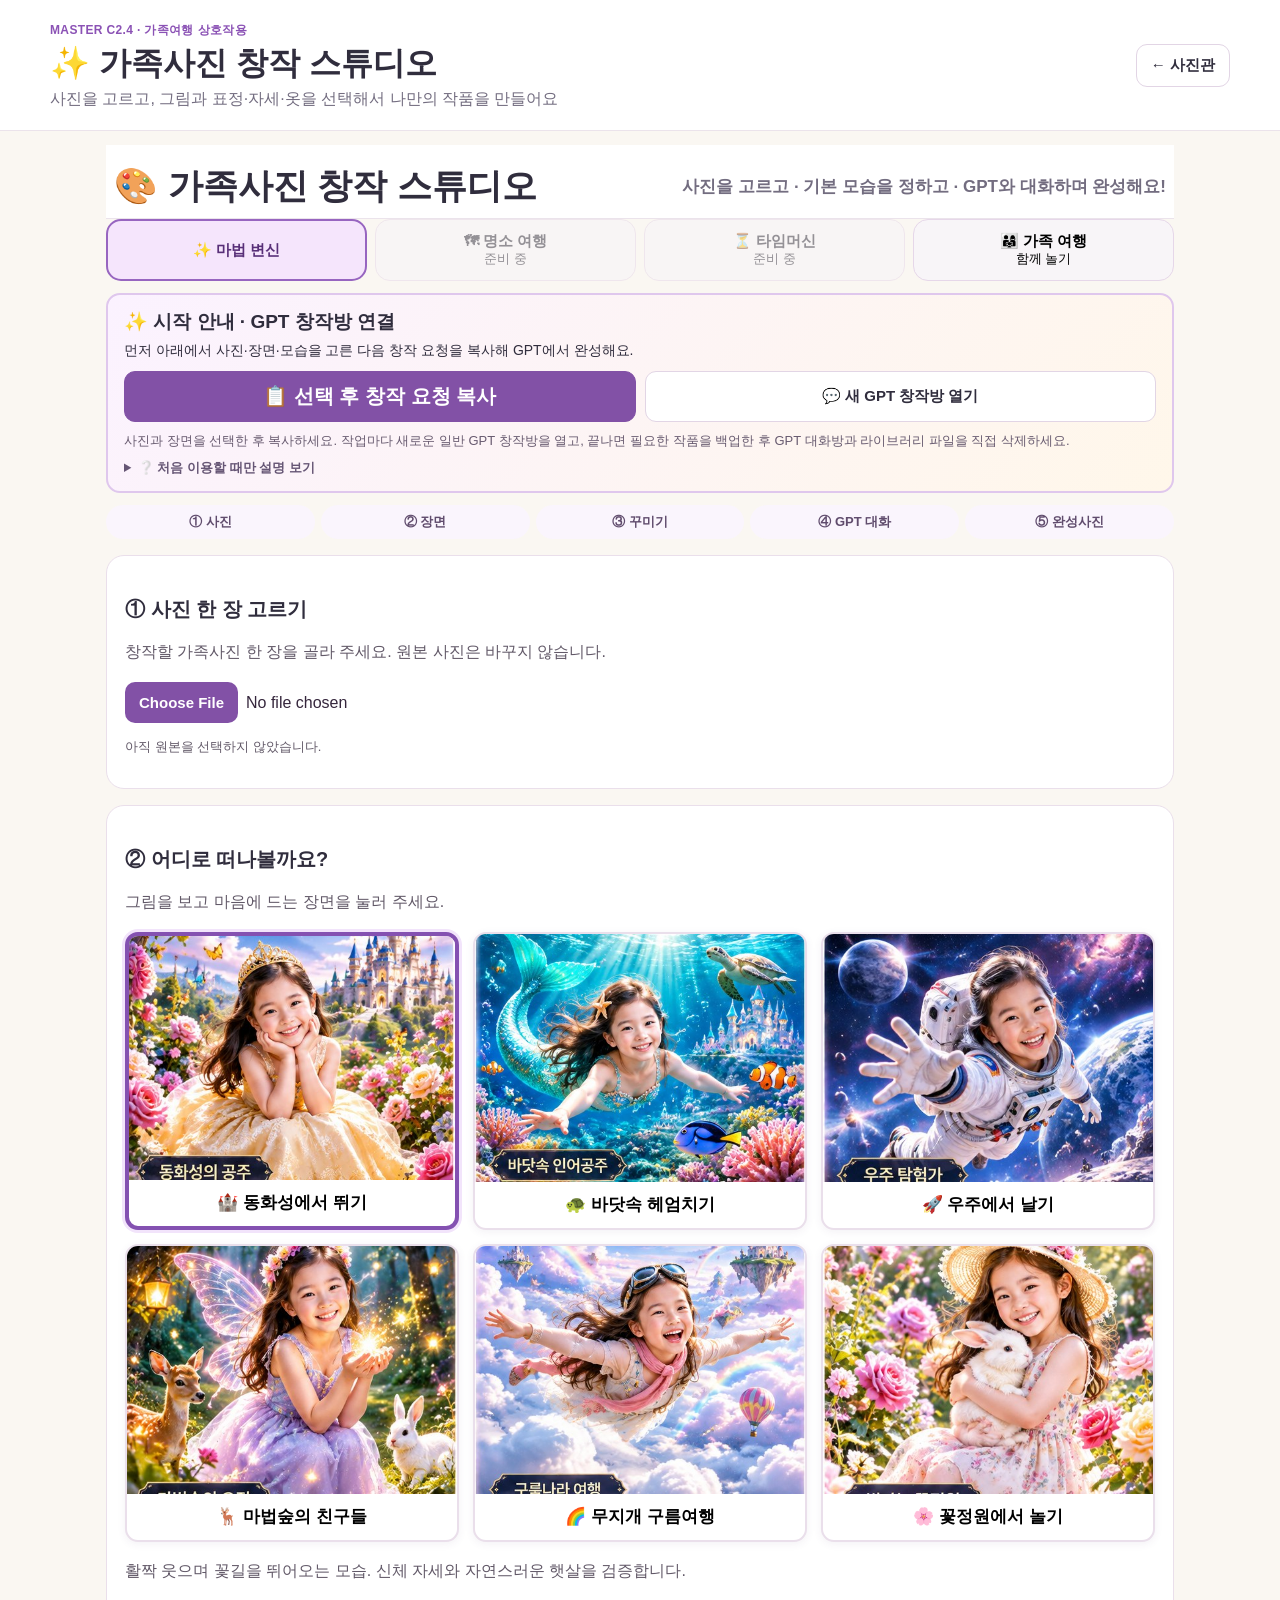
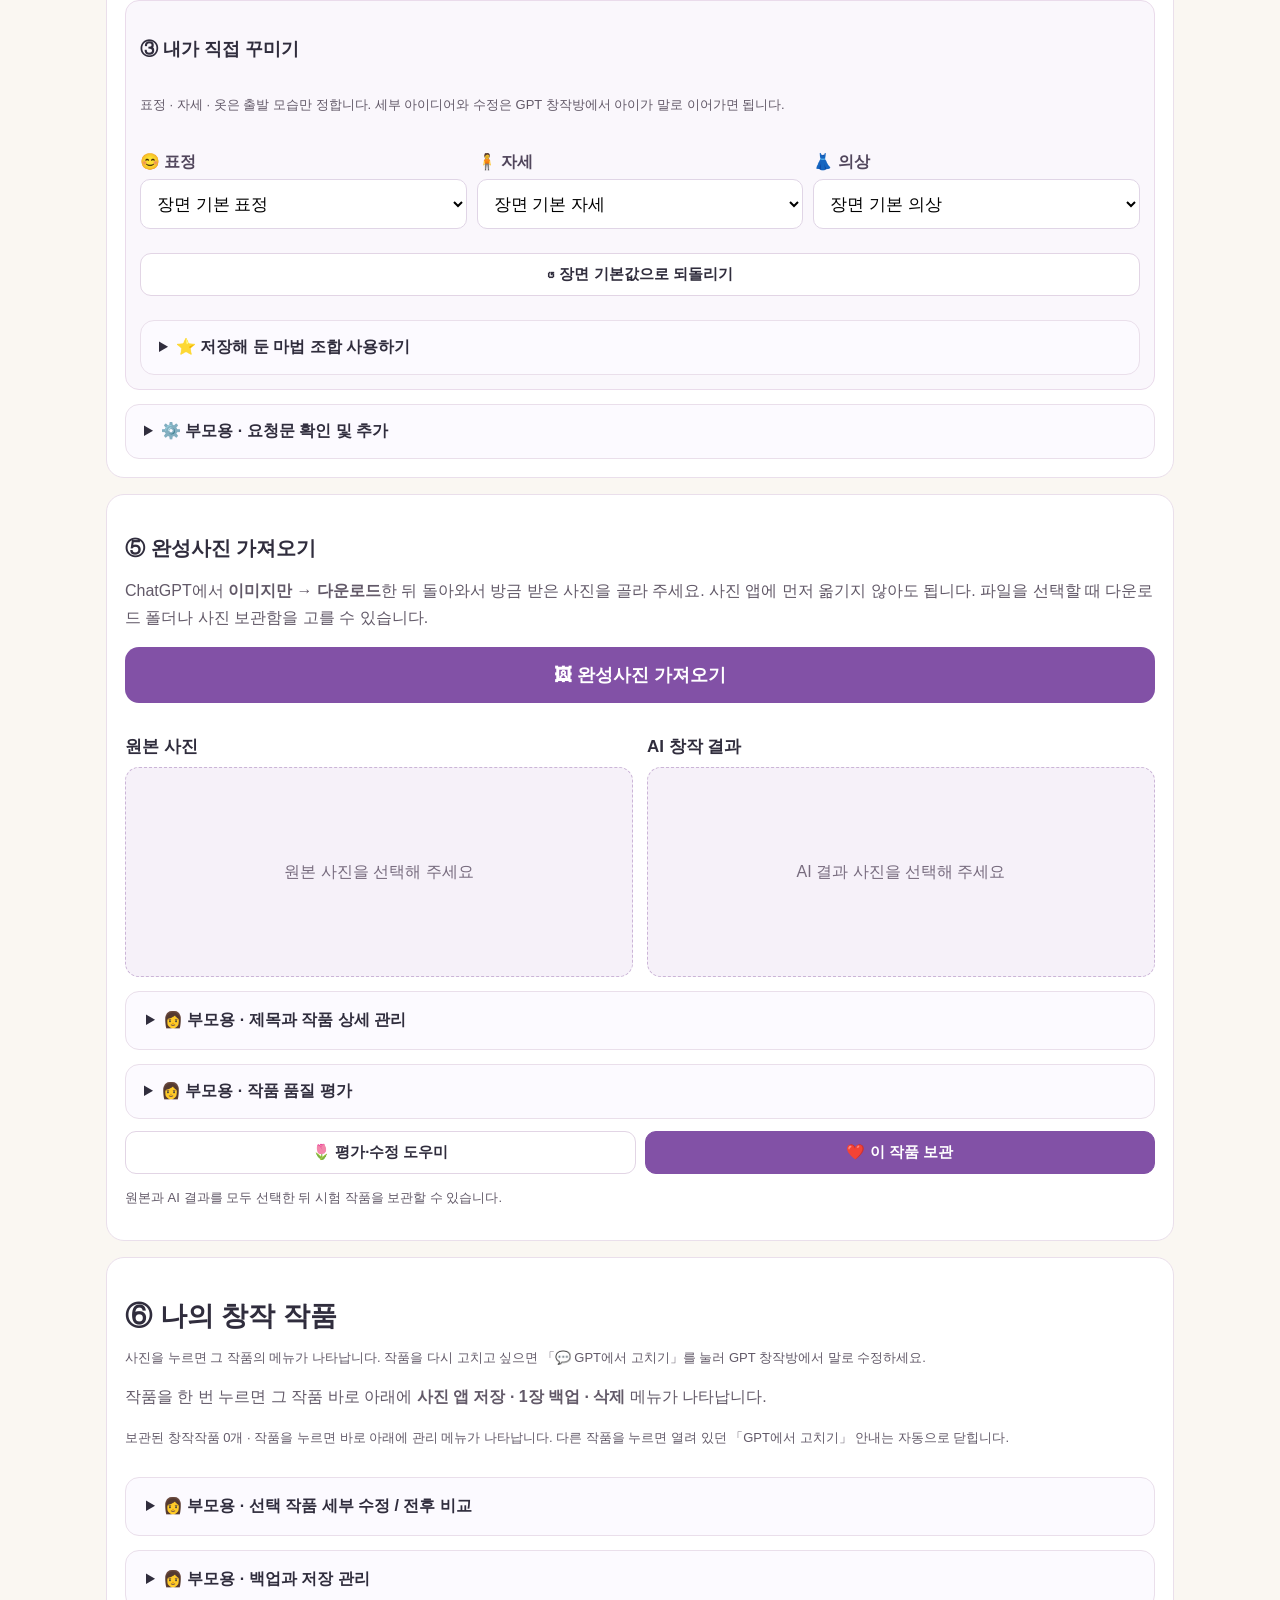
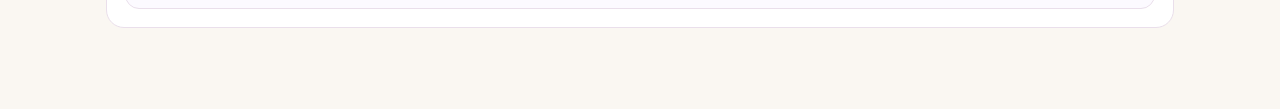
==== ai-lab.html @ e069f0de "Add files via upload" ====
<!doctype html><html lang="ko"><head><meta charset="utf-8"><meta name="viewport" content="width=device-width,initial-scale=1,viewport-fit=cover"><meta name="theme-color" content="#faf5ee"><title>가족사진 창작 스튜디오 C2.4</title><link rel="stylesheet" href="style.css?v=C1_4_8"><style>
.lab{max-width:1100px;margin:auto;padding:14px 16px 65px}.lab h2{margin-top:22px}.lab-card{background:#fff;border:1px solid #eadfeb;border-radius:18px;padding:18px;margin:16px 0}.lab-card p{line-height:1.65;color:#625968}.lab-grid{display:grid;grid-template-columns:repeat(2,minmax(0,1fr));gap:14px}.photo-box{background:#f6f1f9;border:1px dashed #cbb5d7;border-radius:14px;min-height:210px;display:flex;flex-direction:column;align-items:center;justify-content:center;overflow:hidden;text-align:center}.photo-box img{display:block;width:100%;max-height:420px;object-fit:contain}.photo-box span{padding:12px;color:#776b7e}.lab-select{width:100%;font-size:17px;border:1px solid #e0d5e6;border-radius:10px;padding:12px;background:#fff}.creative-grid{display:grid;grid-template-columns:repeat(3,minmax(0,1fr));gap:10px}.creative-grid label{min-width:0}.scene-buttons{display:grid;grid-template-columns:repeat(3,minmax(0,1fr));gap:8px}.scene-buttons button{font-size:15px;cursor:pointer;min-height:66px;border:1px solid #e0d1eb;background:#fbf6ff;border-radius:13px;font-weight:700}.scene-buttons button.active{border:3px solid #8451b1;background:#f3e2ff}.prompt{width:100%;min-height:220px;line-height:1.65;border:1px solid #e3d6eb;border-radius:12px;padding:12px;font-size:14px;background:#fcfaff}.lab-actions{display:flex;gap:9px;flex-wrap:wrap;margin-top:12px}.lab-actions .button{flex:1}.score{display:grid;grid-template-columns:1fr 1fr;gap:10px}.score label{margin:5px 0}.score select{margin-top:6px}.status{font-size:13px;color:#685b70;line-height:1.65}.warning{border-left:4px solid #b183bd;background:#fbf5ff;padding:12px;border-radius:8px;line-height:1.6}.works{display:grid;grid-template-columns:repeat(3,minmax(0,1fr));gap:10px}.works button{background:#fff;border:1px solid #e9dce9;border-radius:12px;padding:6px;text-align:left;cursor:pointer;min-width:0}.works img{width:100%;aspect-ratio:1;object-fit:cover;border-radius:8px}.works small{display:block;line-height:1.5;padding:6px}.works button.selected{border:3px solid #8957ad}.lab-meta{display:grid;gap:10px;background:#faf7fc;padding:14px;border:1px solid #eadbeb;border-radius:14px}.lab-meta label{font-weight:700;display:grid;gap:6px}.lab-meta input{box-sizing:border-box}.secondary{color:#695d76}.hidden{display:none!important}@media(max-width:680px){.lab-grid{grid-template-columns:1fr}.scene-buttons{grid-template-columns:1fr}.creative-grid{grid-template-columns:1fr}.works{grid-template-columns:repeat(2,minmax(0,1fr))}}

.scene-buttons{grid-template-columns:repeat(3,minmax(0,1fr));gap:14px}.scene-buttons button{padding:0;overflow:hidden;min-height:0;background:#fff;border:2px solid #eadfeb;box-shadow:0 2px 8px rgba(92,57,113,.07);text-align:left}.scene-buttons button img{display:block;width:100%;aspect-ratio:4/3;object-fit:cover}.scene-buttons button .scene-label{display:block;padding:11px 10px 12px;font-size:17px;text-align:center}.scene-buttons button.active{border:4px solid #8451b1;background:#fff;box-shadow:0 0 0 3px #f2e4fb}.kid-step{font-size:20px}.make-panel{background:linear-gradient(135deg,#fbf2ff,#fff7ea);border:2px solid #dfc7ed;border-radius:18px;padding:16px;margin-top:16px;text-align:center}.make-panel .strong{font-size:20px;min-height:58px}.simple-guide{font-size:15px!important;margin:8px 0 0!important}.advanced{margin-top:14px;border:1px solid #eadfeb;border-radius:14px;background:#fcfaff;padding:10px 12px}.advanced summary{cursor:pointer;font-weight:800;font-size:16px;padding:6px}.choice-heading{margin:0 0 10px;font-size:18px}.creative-grid label{font-size:16px}.lab-select{min-height:50px}.result-pick{font-size:18px;padding:14px;width:100%;border:2px dashed #c9acd8;border-radius:14px;background:#fff}.primary-flow{display:grid;grid-template-columns:repeat(5,1fr);gap:6px;margin:12px 0}.primary-flow span{font-size:13px;text-align:center;background:#faf5fd;border-radius:999px;padding:8px 5px;color:#604c6d;font-weight:700}@media(max-width:680px){.scene-buttons{grid-template-columns:repeat(2,minmax(0,1fr));gap:10px}.scene-buttons button .scene-label{font-size:15px}.creative-grid{grid-template-columns:1fr}.primary-flow{grid-template-columns:1fr}.primary-flow span{display:none}}

.kid-help{display:grid;grid-template-columns:repeat(3,minmax(0,1fr));gap:9px;margin-top:14px}.kid-help div{background:#fff;border:2px solid #ead9f3;border-radius:15px;padding:12px 8px;font-weight:800;font-size:16px;line-height:1.45}.kid-help b{display:block;font-size:24px;margin-bottom:4px}.return-helper{position:fixed;right:14px;bottom:12px;z-index:9999;display:flex;align-items:center;gap:6px;background:#fff;border:2px solid #8d5bb2;border-radius:16px;padding:6px;box-shadow:0 5px 18px rgba(60,30,80,.20);max-width:330px}.return-helper .return-import{font-size:15px;min-height:40px;padding:8px 12px;white-space:nowrap}.return-helper .return-close{width:34px;min-width:34px;height:34px;border:0;background:#f5eef9;border-radius:50%;font-size:18px;cursor:pointer;color:#6b4c7c}.danger{border-color:#d66!important;color:#9a2222!important;background:#fff8f8!important}.selected-tools{margin-top:10px}.kid-note{font-size:14px!important;background:#fff;padding:10px 12px;border-radius:12px;border:1px solid #eadfeb}.hidden{display:none!important}@media(max-width:680px){.kid-help{grid-template-columns:1fr}.kid-help div{font-size:17px}.return-helper{left:12px;right:12px;bottom:8px;max-width:none;justify-content:center}.return-helper .return-import{flex:1;font-size:15px}.make-panel .strong{font-size:22px}}

.work-card{min-width:0}
.work-actions{display:grid;grid-template-columns:repeat(3,minmax(0,1fr));gap:6px;margin-top:7px}
.work-actions .button{font-size:13px;padding:8px 5px;min-height:42px}
.gpt-finish{margin-top:12px;background:#fff8df;border:2px solid #f0d27a;border-radius:15px;padding:12px;text-align:center;font-weight:800;line-height:1.55}
.parent-tools{margin-top:14px}
@media(max-width:680px){.work-actions{grid-template-columns:1fr}.work-actions .button{font-size:15px}}

.studio-hero{text-align:center;padding:18px 8px 8px}.studio-hero h1{font-size:clamp(24px,5vw,35px);margin:0}.studio-hero p{font-size:17px;font-weight:700}.studio-modes{display:grid;grid-template-columns:repeat(4,1fr);gap:8px}.studio-modes>*{border:1px solid #e6d7e9;border-radius:15px;padding:12px 6px;background:#f8f5f8;font-size:15px;text-align:center;font-weight:700}.studio-modes .on{background:#f5e5fc;color:#582f78;border:2px solid #b47cca}.studio-modes span{opacity:.5}.studio-modes small{display:block;font-weight:400}.talk-studio{background:#fff9ec;border:2px solid #f4d698;border-radius:20px;padding:18px;margin:18px 0}.talk-studio h2{margin:0 0 10px}.talk-lead{font-size:17px;font-weight:700}.talk-controls{display:flex;gap:10px;justify-content:center;margin:12px 0;flex-wrap:wrap}.talk-big{font-size:24px;font-weight:800;border:0;border-radius:18px;padding:20px 28px;background:#8a50c5;color:white;min-height:74px}.talk-big.listening{background:#b72e64;animation:blink 1.5s infinite}.talk-other{border:2px solid #e3c7e8;border-radius:14px;padding:12px;background:#fff;font-weight:700;font-size:16px}.talk-input-label{font-weight:800;display:block;margin-top:8px}.talk-input{box-sizing:border-box;width:100%;border:2px solid #e4d7ef;border-radius:14px;padding:13px;font-size:20px;line-height:1.5}.talk-summary{background:white;border:1px solid #e7d6ae;border-radius:14px;padding:15px;font-size:17px;line-height:1.7;margin:12px 0}.talk-summary p{margin:6px 0}.talk-summary ul{padding-left:25px}.talk-question{background:#f1e8ff;border:2px solid #b994df;border-radius:14px;padding:13px;font-weight:700}.talk-question button{border:1px solid #9d72be;border-radius:11px;padding:13px;margin:5px;background:white;font-size:18px}.parent-result{display:none!important}.work-actions{grid-template-columns:repeat(2,minmax(0,1fr))}.work-actions .button{font-size:14px}.modify-panel{background:#fff7e7;border:2px solid #e5c77a;border-radius:16px;padding:14px;margin-top:12px}.modify-panel textarea{width:100%;box-sizing:border-box;font-size:18px}.mod-big{font-size:17px;min-height:54px}.work-actions .button.danger{color:#8a254d}.parent-tools>summary{cursor:pointer;padding:8px}.two-tab-guide{background:#f4f0ff;border:2px solid #c9b5e8;border-radius:16px;padding:14px;margin:12px 0;text-align:left}.two-tab-guide b{color:#5b3780}.two-tab-actions{display:flex;gap:8px;flex-wrap:wrap;justify-content:center}.modify-head{display:flex;align-items:center;justify-content:space-between;gap:8px}.modify-close{border:0;background:#fff;border-radius:999px;width:38px;height:38px;font-size:24px;line-height:1;box-shadow:0 1px 4px #0002}.modify-panel.closing{display:none}@keyframes blink{50%{opacity:.7}}@media(max-width:680px){.studio-modes{grid-template-columns:repeat(2,1fr)}.work-actions{grid-template-columns:1fr}.talk-big{width:100%}.talk-other{width:100%}}

/* C2.2 compact: keep existing controls but eliminate excessive instructional space. */
.compact-gpt{padding:14px 16px;margin-top:12px;text-align:left;border-radius:14px}
.compact-gpt .choice-heading{font-size:19px;margin:0 0 5px}
.compact-hint{font-size:14px!important;margin:4px 0 10px!important;line-height:1.5!important}
.compact-actions{display:flex;gap:9px;flex-wrap:wrap}
.compact-actions>.button{flex:1 1 190px;min-height:48px;margin:0}
.compact-gpt #twoTabStatus{margin:8px 0 0!important;font-size:13px!important}
.compact-help{border:0;margin-top:8px;font-size:13px}
.compact-help summary{cursor:pointer;color:#665675;font-weight:700}
.compact-help p{font-size:13px!important;line-height:1.6!important;margin:8px 0!important}
/* Only one visible result-import control: the full-width button in step ⑤. */
#returnHelper{display:none!important}
@media(max-width:680px){.compact-actions>.button{flex-basis:100%}.compact-gpt{padding:12px}}

/* C2.3: optional post-result conversation guide, isolated from stored works. */
.review-panel{margin:16px 0;padding:16px;border:2px solid #ddc6ed;border-radius:18px;background:#fcf8ff}
.review-panel[hidden],.review-branch[hidden]{display:none!important}
.review-head{display:flex;align-items:center;justify-content:space-between;gap:10px}
.review-head h3{margin:0;font-size:21px}
.review-options{display:grid;grid-template-columns:repeat(3,minmax(0,1fr));gap:9px;margin-top:12px}
.review-options button,.review-chip{font-size:16px;padding:12px 8px;min-height:54px;border:2px solid #d9c4e6;background:white;border-radius:13px;cursor:pointer;font-weight:750}
.review-options button[aria-pressed="true"],.review-chip[aria-pressed="true"]{background:#f0e2fa;border-color:#8251b1}
.review-chip-row{display:flex;gap:6px;flex-wrap:wrap;margin:10px 0}
.review-chip{font-size:14px;min-height:39px;padding:7px 12px}
.review-panel textarea{width:100%;box-sizing:border-box;min-height:105px;padding:12px;border:2px solid #e1d2e9;border-radius:12px;font-size:18px;line-height:1.55;background:white}
.review-panel textarea.review-summary{min-height:125px;background:#fff;border:1px solid #e3d4eb;padding:12px;border-radius:12px;white-space:pre-wrap;line-height:1.65;overflow-wrap:anywhere}
.review-actions{display:flex;flex-wrap:wrap;gap:8px;margin-top:12px}.review-actions .button{flex:1;min-width:160px}
.review-panel p{line-height:1.6}.review-panel .review-small{font-size:14px;color:#62566b}
@media(max-width:680px){.review-options{grid-template-columns:1fr}.review-actions{flex-direction:column}.review-actions .button{width:100%}}

/* C2.4 family mode — additive styling, no storage migration */
.studio-modes button{cursor:pointer}.studio-modes .on{border:2px solid #9765c0;background:#f5e5fc;color:#582f78}
.family-picker{display:block;padding:15px;background:#f5e5fc;border:2px dashed #a775c2;border-radius:14px;font-weight:800;text-align:center;cursor:pointer}
.family-photo{margin:12px 0;background:#f8f5f9;border-radius:14px;min-height:80px;display:flex;align-items:center;justify-content:center;max-width:450px;overflow:hidden}.family-photo img{width:100%;max-height:260px;object-fit:contain}
.family-choices{display:grid;grid-template-columns:repeat(2,minmax(0,1fr));gap:12px}.family-choices label{display:grid;gap:7px;font-weight:700}
.family-summary{background:#faf5ff;border:1px solid #dbc7e9;border-radius:14px;padding:12px;line-height:1.7;margin-top:12px;white-space:pre-wrap}
@media(max-width:680px){.family-choices{grid-template-columns:1fr}}
</style></head><body><header><div><span class="eyebrow">MASTER C2.4 · 가족여행 상호작용</span><h1>✨ 가족사진 창작 스튜디오</h1><p>사진을 고르고, 그림과 표정·자세·옷을 선택해서 나만의 작품을 만들어요</p></div><a class="button" href="index.html">← 사진관</a></header>
<div class="lab"><header class="studio-hero"><h1>🎨 가족사진 창작 스튜디오</h1><p>사진을 고르고 · 기본 모습을 정하고 · GPT와 대화하며 완성해요!</p></header><div class="studio-modes"><button id="modeMagic" type="button" class="studio-mode on" aria-pressed="true">✨ 마법 변신</button><span>🗺 명소 여행 <small>준비 중</small></span><span>⏳ 타임머신 <small>준비 중</small></span><button id="modeFamily" type="button" class="studio-mode" aria-pressed="false">👨‍👩‍👧 가족 여행 <small>함께 놀기</small></button></div><div class="make-panel compact-gpt">
<h2 class="choice-heading">✨ 시작 안내 · GPT 창작방 연결</h2>
<p class="compact-hint">먼저 아래에서 사진·장면·모습을 고른 다음 창작 요청을 복사해 GPT에서 완성해요.</p>
<div class="compact-actions"><button class="button strong" id="createInChatGPT" type="button">📋 선택 후 창작 요청 복사</button><button class="button" id="openChatOnce" type="button">💬 새 GPT 창작방 열기</button></div>
<p class="simple-guide status" id="twoTabStatus">사진과 장면을 선택한 후 복사하세요. 작업마다 새로운 일반 GPT 창작방을 열고, 끝나면 필요한 작품을 백업한 후 GPT 대화방과 라이브러리 파일을 직접 삭제하세요.</p>
<details class="compact-help"><summary>❔ 처음 이용할 때만 설명 보기</summary><p>① 아래에서 원본·장면·모습 선택 → ② 요청 복사와 GPT 탭 이동 → ③ 대화로 완성한 사진을 다운로드 → ④ 아래의 완성사진 가져오기</p><p>이 앱은 사진을 GPT에 자동 첨부하거나 결과를 자동으로 받지는 않습니다.</p></details>
</div><div class="primary-flow"><span>① 사진</span><span>② 장면</span><span>③ 꾸미기</span><span>④ GPT 대화</span><span>⑤ 완성사진</span></div><div class="lab-card"><h2 class="kid-step" id="sourceHeading">① 사진 한 장 고르기</h2><p id="sourceHelp">창작할 가족사진 한 장을 골라 주세요. 원본 사진은 바꾸지 않습니다.</p><input id="originalFile" type="file" accept="image/*,.heic,.heif" class="photo-picker"><p id="sourceStatus" class="status">아직 원본을 선택하지 않았습니다.</p></div>

<section class="lab-card hidden" id="familyPanel" aria-label="가족여행 상호작용 선택">
 <h2 class="kid-step">② 아이 사진과 함께할 모습 고르기</h2>
 <p>기존 가족여행 사진을 위에서 고른 후, 추가할 아이 사진 한 장을 선택해 주세요. 두 원본은 변경하지 않습니다.</p>
 <label class="family-picker" for="familyChildFile">📷 추가할 아이 사진 고르기</label>
 <input type="file" id="familyChildFile" accept="image/*,.heic,.heif" hidden>
 <div class="family-photo" id="familyChildPreview"><span>추가할 아이 사진을 고르세요</span></div>
 <p id="familyChildStatus" class="status">아이 사진은 이 작업 중에만 참고합니다. GPT에는 두 사진을 직접 첨부해야 합니다.</p>
 <div class="family-choices">
  <label>👨‍👩‍👧 누구와 함께?<select id="familyWho" class="lab-select"><option value="엄마">엄마</option><option value="아빠">아빠</option><option value="가족 중 한 사람">가족 중 한 사람</option><option value="가족 전체">가족 전체</option></select></label>
  <label>🤝 무엇을 할까?<select id="familyAction" class="lab-select"><option value="손잡기">손잡기</option><option value="함께 걷기">함께 걷기</option><option value="서로 바라보고 웃기">서로 바라보고 웃기</option><option value="나란히 서기">나란히 서기</option><option value="안기">안기</option><option value="함께 앉기">함께 앉기</option></select></label>
  <label>📍 어디에 있을까?<select id="familyPosition" class="lab-select"><option value="사진에서 가장 자연스러운 빈 공간">자연스러운 빈 공간</option><option value="가족의 왼쪽">가족의 왼쪽</option><option value="가족의 오른쪽">가족의 오른쪽</option><option value="가족 앞쪽">가족 앞쪽</option></select></label>
  <label>👗 아이의 옷<select id="familyOutfit" class="lab-select"><option value="원본 아이 의상 유지">원본 의상</option><option value="기존 가족과 어울리는 여행복">가족과 어울리는 여행복</option><option value="편안한 캐주얼 여행복">편안한 여행복</option></select></label>
 </div>
 <label style="display:grid;gap:7px;margin-top:12px;font-weight:700">💬 아이가 더 하고 싶은 말 <textarea id="familyExtra" class="talk-input" rows="2" maxlength="400" placeholder="예: 엄마를 바라보며 활짝 웃고 싶어요."></textarea></label>
 <div class="family-summary" id="familySummary" role="status"></div>
 <p class="status">완성 작품은 기존 ⑤에서 가져와 평가하고 보관합니다. 저장되는 기준 원본은 여행사진이며 추가 아이 사진은 작품 기록에 따로 저장하지 않습니다.</p>
</section>
<div class="lab-card" id="magicScenePanel"><h2 class="kid-step">② 어디로 떠나볼까요?</h2><p>그림을 보고 마음에 드는 장면을 눌러 주세요.</p><div class="scene-buttons" id="scenes"></div><p id="sceneDesc" class="secondary"></p><div class="lab-meta" style="margin:14px 0" id="creativeControls"><h2 class="choice-heading">③ 내가 직접 꾸미기</h2><p class="status">표정 · 자세 · 옷은 출발 모습만 정합니다. 세부 아이디어와 수정은 GPT 창작방에서 아이가 말로 이어가면 됩니다.</p><div class="creative-grid"><label>😊 표정<select id="expressionChoice" class="lab-select"><option value="">장면 기본 표정</option><option value="환하게 웃는 표정">환하게 웃기</option><option value="수줍고 부드러운 미소">수줍게 웃기</option><option value="눈을 반짝이며 놀라는 표정">신기해하기</option><option value="호기심 가득한 표정">호기심 표현</option><option value="차분하고 자연스러운 미소">차분하게 미소</option></select></label><label>🧍 자세<select id="poseChoice" class="lab-select"><option value="">장면 기본 자세</option><option value="편안히 앉아 양손이 자연스럽게 보이는 자세">앉기</option><option value="똑바로 서서 양팔을 자연스럽게 내린 자세">서 있기</option><option value="두 팔을 자연스럽게 움직이며 달리는 자세">달리기</option><option value="한 손으로 인사하고 다른 손은 자연스럽게 내린 자세">손 흔들기</option><option value="꽃을 한 손에 들고 다른 손은 무릎에 둔 자세">꽃 들기</option></select></label><label>👗 의상<select id="clothesChoice" class="lab-select"><option value="">장면 기본 의상</option><option value="원본 사진의 옷을 최대한 유지">원본 의상 유지</option><option value="자연스러운 꽃무늬 원피스">꽃무늬 원피스</option><option value="동화풍 파스텔 의상">동화풍 의상</option><option value="편안한 여행복">여행복</option><option value="얼굴이 드러나는 사실적인 우주복">우주복</option></select></label></div><button id="resetChoices" type="button" class="button">↺ 장면 기본값으로 되돌리기</button><details class="advanced"><summary>⭐ 저장해 둔 마법 조합 사용하기</summary><div class="lab-meta" style="margin-top:8px;background:#fff"><h3 style="margin:0">나만의 마법 조합</h3><p class="status">선택한 장면·표정·자세·의상을 이름 붙여 저장하고 다시 불러올 수 있습니다. 기존 작품 사진은 바뀌지 않습니다.</p><label>조합 이름<input id="presetName" class="lab-select" maxlength="40" placeholder="예: 꽃밭의 공주님"></label><label>저장한 조합<select id="presetList" class="lab-select"><option value="">저장한 조합 선택</option></select></label><div class="lab-actions"><button id="savePreset" type="button" class="button strong">⭐ 새 조합 저장</button><button id="loadPreset" type="button" class="button">↩ 조합 불러오기</button><button id="deletePreset" type="button" class="button">조합 삭제</button></div><p id="presetStatus" class="status" role="status">저장한 조합이 아직 없습니다.</p></div></details></div><section class="talk-studio hidden" id="talkStudio" aria-hidden="true"><h2>🎤 ④ 이야기하며 꾸미기</h2><p class="talk-lead">하고 싶은 말을 자유롭게 해보세요. 말이 길어도 앱이 보기 좋게 정리해요.</p><div class="talk-controls"><button type="button" class="talk-big" id="talkStart">🎤 말하기</button><button type="button" class="talk-other" id="talkSpeak">🔊 앱 이야기 듣기</button></div><p id="talkStatus" class="status" role="status">말하기가 지원되지 않으면 아래 칸을 누르고 iPad 키보드의 🎤 받아쓰기를 사용하세요.</p><label class="talk-input-label" for="talkInput">내가 하고 싶은 말</label><textarea id="talkInput" class="talk-input" rows="2" placeholder="예: 두 갈래 머리에 공주옷을 입고 토끼랑 뛰고 싶어!"></textarea><div class="talk-controls"><button type="button" class="button strong" id="talkArrange">✨ 내 말 정리하기</button><button type="button" class="button" id="talkReset">↺ 이야기 다시 시작</button></div><div id="talkSummary" class="talk-summary" aria-live="polite"><b>나의 창작 이야기</b><p>말하거나 입력한 뒤 「내 말 정리하기」를 눌러 주세요.</p></div><div id="talkQuestion" class="talk-question hidden" aria-live="polite"></div><div class="talk-controls"><button type="button" class="button strong hidden" id="talkApprove">👍 이대로 만들기</button><button type="button" class="button hidden" id="talkRemoveLast">↩ 마지막 요청 취소</button></div><p class="status">이 기능은 기기 안에서 미리 정한 표현들을 정리합니다. 어려운 표현은 직접 확인해야 하며, GPT가 자동으로 답을 주는 기능은 아닙니다.</p></section><details class="advanced"><summary>⚙️ 부모용 · 요청문 확인 및 추가</summary><h3>앱이 만든 기본 요청문</h3><p class="status">아이의 장면·표정·자세·의상 조건입니다. 이 내용은 실수로 지워지지 않도록 보호됩니다.</p><textarea class="prompt" id="prompt" readonly aria-label="앱이 만든 기본 요청문"></textarea><label style="display:grid;gap:7px;font-weight:800;margin-top:12px">➕ 부모 추가 요청<textarea id="parentExtra" class="talk-input" rows="3" maxlength="1200" placeholder="예: 얼굴은 원본과 최대한 비슷하게 유지하고, 배경은 조금 덜 복잡하게 해주세요."></textarea></label><p class="status">필요한 내용만 추가하세요. 기본 요청문과 아이가 말한 내용 뒤에 자동으로 합쳐집니다.</p><h3>GPT에 보낼 최종 요청문</h3><textarea class="prompt" id="finalPrompt" readonly aria-label="GPT에 보낼 최종 요청문"></textarea><div class="lab-actions"><button class="button strong" id="copyPrompt">📋 최종 요청문 복사</button><button class="button" id="openChatParent" type="button">💬 GPT 창작방 열기 · 처음 1회</button></div><p class="warning">이 웹앱 자체는 사진을 자동 전송하지 않습니다. ChatGPT에서 사진을 첨부하는 순간 외부 AI 서비스에서 처리될 수 있으므로 보호자의 판단 아래 이용해 주세요.</p></details></div>
<div class="lab-card"><h2 class="kid-step">⑤ 완성사진 가져오기</h2><p>ChatGPT에서 <b>이미지만 → 다운로드</b>한 뒤 돌아와서 방금 받은 사진을 골라 주세요. 사진 앱에 먼저 옮기지 않아도 됩니다. 파일을 선택할 때 다운로드 폴더나 사진 보관함을 고를 수 있습니다.</p><label for="resultFile" class="button strong result-pick" style="display:block;text-align:center;box-sizing:border-box">🖼 완성사진 가져오기</label><input id="resultFile" type="file" accept="image/*,.heic,.heif" hidden><div class="lab-grid" style="margin-top:12px"><div><h3>원본 사진</h3><div class="photo-box" id="originalView"><span>원본 사진을 선택해 주세요</span></div></div><div><h3>AI 창작 결과</h3><div class="photo-box" id="resultView"><span>AI 결과 사진을 선택해 주세요</span></div></div></div><section id="reviewPanel" class="review-panel" hidden aria-label="아이 작품 평가와 수정 도우미">
 <div class="review-head"><h3>🌷 작품을 함께 감상해요</h3><button id="reviewHide" class="button" type="button">접어두기</button></div>
 <p>방금 만든 사진이 마음에 들어? 정답은 없어. 네 생각을 들려줘!</p>
 <div class="review-options" role="group" aria-label="작품에 대한 생각">
  <button type="button" id="reviewHappy">😍 마음에 들어요</button>
  <button type="button" id="reviewChange">✏️ 조금 고칠래요</button>
  <button type="button" id="reviewSkip">🌈 다음에 할래요</button>
 </div>
 <div id="reviewHappyBox" class="review-branch" hidden><p><b>멋지다!</b> 지금 사진 그대로 아래의 ❤️ 이 작품 보관을 눌러도 좋아.</p></div>
 <div id="reviewChangeBox" class="review-branch" hidden>
  <p><b>어떤 부분을 고치고 싶어?</b> 편하게 이야기해 줘. 말을 적기 어렵다면 키보드의 🎤 받아쓰기를 이용해도 돼.</p>
  <div class="review-chip-row" aria-label="생각을 돕는 예시"><button class="review-chip" type="button" data-review="얼굴과 표정">😊 얼굴·표정</button><button class="review-chip" type="button" data-review="손과 발">👐 손·발</button><button class="review-chip" type="button" data-review="자세와 몸 크기">🧍 자세·크기</button><button class="review-chip" type="button" data-review="옷과 머리">👗 옷·머리</button><button class="review-chip" type="button" data-review="배경과 친구들">🌊 배경·친구</button></div>
  <label for="reviewWords"><b>🎤 내 생각</b></label>
  <textarea id="reviewWords" maxlength="800" placeholder="예: 손이 너무 어른 같아. 아이 손처럼 작게 하고 거북이를 조금 더 가까이 보여줘."></textarea>
  <p class="review-small">앱은 말을 자동으로 이해하는 GPT가 아니에요. 아이의 말을 그대로 보존하고, 수정 요청문으로 정리해요.</p>
  <div class="review-actions"><button id="reviewOrganize" type="button" class="button strong">📝 내 말 정리하기</button><button id="reviewReset" type="button" class="button">↺ 다시 이야기하기</button></div>
  <div id="reviewConfirmation" class="review-branch" hidden>
   <p><b>이렇게 고치면 될까?</b></p><label for="reviewSummary" class="review-small">✏️ 정리된 문장을 누르면 직접 고칠 수 있어요.</label><textarea id="reviewSummary" class="review-summary" rows="5" maxlength="800" aria-label="정리된 수정 의견 직접 고치기" placeholder="수정하고 싶은 내용을 적어 주세요."></textarea>
   <div class="review-actions"><button id="reviewApprove" class="button strong" type="button">👍 응, 이대로!</button><button id="reviewMore" class="button" type="button">🎤 더 이야기할래</button></div>
  </div>
  <div id="reviewReady" class="review-branch" hidden>
   <p><b>✅ 수정 요청이 준비됐어!</b> 지금 사진은 보관하고, GPT에는 수정할 사진 한 장과 아래 요청을 함께 보내 주세요.</p>
   <div class="review-actions"><button id="reviewCopy" type="button" class="button strong">📋 수정 요청 복사</button><button id="reviewOpenGPT" type="button" class="button">💬 새 GPT 창작방 열기</button></div>
   <details class="advanced"><summary>👩 부모용 · 수정 요청문 확인</summary><textarea id="reviewPrompt" readonly rows="9" aria-label="확인된 수정 요청문"></textarea></details>
  </div>
 </div>
 <p id="reviewStatus" class="status" role="status" aria-live="polite">작품을 보며 마음에 드는지 먼저 골라 주세요.</p>
</section>
<section id="childComparePanel" class="lab-meta hidden" style="margin:16px 0;background:#fffaf1;border:2px solid #e4cda6" aria-label="수정 전후 작품 비교">
<h3 style="margin:0;font-size:20px">🔍 수정 전후 작품 비교</h3>
<p class="status" style="margin:0">지금 가져온 완성사진이 자동으로 왼쪽에 표시됩니다. GPT에서 고친 사진만 오른쪽에 추가하면 됩니다.</p>
<div class="lab-grid" id="childBeforeAfter"><div><h3 style="margin:8px 0">수정 전 · 자동 표시</h3><div class="photo-box" id="compareBeforeView"><span>⑤에서 완성사진을 가져오면 자동 표시됩니다</span></div></div><div><h3 style="margin:8px 0">수정 후 · 새 파일</h3><div class="photo-box" id="compareAfterView"><span>수정한 사진을 아래에서 불러와 주세요</span></div></div></div>
<label for="compareAfterFile" class="button strong result-pick" style="display:block;text-align:center;box-sizing:border-box;margin-top:10px">🖼 GPT 수정 후 사진 가져오기</label><input id="compareAfterFile" type="file" accept="image/*,.heic,.heif" hidden>
<button id="hideChildCompare" type="button" class="button" style="width:100%;margin-top:8px">✖ 비교 화면 닫기</button><p id="compareHint" class="status" role="status">완성사진을 불러오면 수정 전 사진으로 자동 표시됩니다.</p>
<details class="advanced"><summary>👩 부모용 · 다른 보관 작품을 수정 전 사진으로 선택</summary><label>보관된 작품<select id="compareBeforeSelect" class="lab-select"><option value="">다른 작품 선택(선택사항)</option></select></label><button type="button" class="button" id="compareClear">↺ 현재 완성사진으로 되돌리기</button></details>
<p class="status" style="margin:0">수정 전 사진은 비교 중 바뀌지 않으며, 수정본을 보관하면 새 작품으로 저장됩니다. 기존 사진은 덮어쓰지 않습니다.</p>
</section><details class="advanced parent-tools"><summary>👩 부모용 · 제목과 작품 상세 관리</summary><div class="lab-meta" style="margin-top:14px">
<label>🗺️ 이 작품의 장면 (저장 전 확인)<select id="resultScene" class="lab-select"></select></label>
<label>✏️ 작품 제목<input id="workTitle" class="lab-select" maxlength="70" placeholder="예: 우주를 나는 나"></label>
<label>📝 작품 메모 (선택)<input id="workNote" class="lab-select" maxlength="180" placeholder="예: 머리카락과 손가락을 더 자연스럽게"></label>
<div class="lab-actions"><button id="updateInfo" class="button" type="button">✏️ 선택한 보관 작품 정보 수정</button><button id="newWork" class="button" type="button">✨ 같은 원본으로 새 작품 준비</button></div>
<p class="status">장면과 제목은 저장할 때 기록됩니다. 기존 보관 작품을 선택한 후에는 ‘정보 수정’으로 이름을 바로잡을 수 있습니다. 새 작품은 항상 별도로 저장합니다.</p>
<div id="recipeBox" class="lab-meta" style="background:#fff">
  <h3 style="margin:0">🧾 작품 레시피</h3>
  <div id="recipeText" class="status">새 작품부터 장면·표정·자세·의상·요청문을 기록합니다. 기존 작품은 사진을 바꾸지 않고 그대로 유지합니다.</div>
  <div class="lab-actions"><button id="remakeWork" class="button" type="button">🔁 이 레시피로 다시 만들기</button></div>
</div>
</div></details><details class="advanced"><summary>👩 부모용 · 작품 품질 평가</summary><div class="score" style="margin-top:12px"><label>얼굴 유사도<select id="face" class="lab-select"><option value="">평가 선택</option><option value="5">5 · 매우 비슷함</option><option value="4">4 · 대체로 비슷함</option><option value="3">3 · 조금 다름</option><option value="2">2 · 많이 다름</option><option value="1">1 · 다른 사람 같음</option></select></label><label>작품 완성도<select id="quality" class="lab-select"><option value="">평가 선택</option><option value="5">5 · 감탄할 만큼 좋음</option><option value="4">4 · 매우 좋음</option><option value="3">3 · 보통</option><option value="2">2 · 어색함</option><option value="1">1 · 미완성</option></select></label><label>손·발 자연스러움<select id="anatomy" class="lab-select"><option value="">평가 선택</option><option value="5">5 · 매우 자연스러움</option><option value="4">4 · 자연스러움</option><option value="3">3 · 보통</option><option value="2">2 · 어색함</option><option value="1">1 · 오류가 큼</option></select></label><label>자세·비율<select id="poseScore" class="lab-select"><option value="">평가 선택</option><option value="5">5 · 매우 자연스러움</option><option value="4">4 · 자연스러움</option><option value="3">3 · 보통</option><option value="2">2 · 어색함</option><option value="1">1 · 오류가 큼</option></select></label></div></details><div class="lab-actions"><button id="reviewShow" type="button" class="button">🌷 평가·수정 도우미</button><button id="saveResult" class="button strong">❤️ 이 작품 보관</button><button id="shareResult" class="button parent-result">📤 사진 앱에 저장</button><button id="downloadResult" class="button parent-result">⬇️ 파일로 저장</button></div><p id="message" class="status" role="status">원본과 AI 결과를 모두 선택한 뒤 시험 작품을 보관할 수 있습니다.</p></div>
<div class="lab-card"><h2>⑥ 나의 창작 작품</h2><p class="status">사진을 누르면 그 작품의 메뉴가 나타납니다. 작품을 다시 고치고 싶으면 「💬 GPT에서 고치기」를 눌러 GPT 창작방에서 말로 수정하세요.</p>
<p>작품을 한 번 누르면 그 작품 바로 아래에 <b>사진 앱 저장 · 1장 백업 · 삭제</b> 메뉴가 나타납니다.</p>
<p id="workCount" class="status"></p><div id="works" class="works" style="margin-top:15px"></div>
<div class="hidden" aria-hidden="true"><button id="shareSelected" type="button"></button><button id="backupOne" type="button"></button><button id="deleteWork" type="button"></button></div>
<details class="advanced parent-tools"><summary>👩 부모용 · 선택 작품 세부 수정 / 전후 비교</summary>
<p class="status">⑥ 보관함에서 작품을 먼저 고르세요. 수정 요청문은 원본 작품을 덮어쓰지 않으며 완성사진은 별도로 보관합니다.</p>
<p id="repairLineage" class="status">수정 전 작품: 선택되지 않음</p>
<div class="lab-meta">
<label>고칠 부분<select id="repairType" class="lab-select"><option value="hands">손·팔·발 자연스럽게</option><option value="face">얼굴 원본에 가깝게</option><option value="expression">표정만 수정</option><option value="clothes">의상만 수정</option><option value="pose">자세만 수정</option><option value="background">배경만 수정</option><option value="custom">추가 요청만 적용</option></select></label>
<label>추가 수정 요청<textarea id="repairDetail" class="talk-input" rows="3" placeholder="예: 아이의 손 크기를 작게, 손가락을 자연스럽게 수정해 주세요."></textarea></label>
<div class="lab-actions"><button type="button" class="button strong" id="makeRepair">✍️ 수정 요청문 만들기</button><button type="button" class="button" id="copyRepair">📋 수정 요청문 복사</button></div>
<textarea id="repairPrompt" class="prompt" rows="5" readonly aria-label="선택 작품 수정 요청문"></textarea>
<button type="button" class="button" id="compareParent">🔍 수정 전후 비교</button>
<div id="repairCompare" class="lab-grid hidden"><div><h3>수정 전</h3><div id="repairBefore" class="photo-box"><span>수정 전 작품을 선택해 주세요</span></div></div><div><h3>수정 후</h3><div id="repairAfter" class="photo-box"><span>수정 후 사진을 가져오세요</span></div></div></div>
</div></details><details class="advanced parent-tools hidden"><summary>👩 부모용 · 창작대화방 연결</summary><p class="status">ChatGPT에서 미리 만든 창작 전용 대화를 열고, 주소창의 대화 주소(chatgpt.com/c/...)를 복사해 아래에 저장하세요. 공유 링크는 사용하지 않습니다.</p><label>대화 주소<input type="url" class="lab-select" id="chatLink" placeholder="https://chatgpt.com/c/..."></label><div class="lab-actions"><button type="button" class="button strong" id="chatSave">✅ 대화방 연결</button><button type="button" class="button" id="chatClear">🔄 연결 해제</button></div><p class="status" id="chatStatus">대화방을 연결하지 않으면 ChatGPT 새 대화를 엽니다.</p><p class="status">브라우저에서 대화방 주소만 저장합니다. 원본 사진이나 계정 비밀번호는 저장하지 않습니다. GPT 창작방은 Safari에서 처음 한 번만 열어 두고, 이후에는 앱 탭과 GPT 탭 사이를 직접 전환해 사용하세요. 자동 첨부·붙여넣기·전송은 할 수 없습니다.</p></details><details class="advanced parent-tools"><summary>👩 부모용 · 백업과 저장 관리</summary>
<div class="lab-actions"><button class="button" id="backup">🛟 전체 백업</button><label for="restore" class="button" style="margin:0">📂 복원</label><input type="file" id="restore" accept="application/json,.json" hidden></div>
<div class="lab-meta" style="margin-top:12px"><h3 style="margin:0">📚 안전한 분할 백업</h3><div class="creative-grid"><label>한 묶음 작품 수<select id="splitSize" class="lab-select"><option value="3">3장씩</option><option value="5">5장씩</option></select></label><div style="display:flex;align-items:end"><button class="button" id="backupSplit" type="button" style="width:100%">📦 다음 묶음 백업</button></div></div><p id="splitStatus" class="status">첫 묶음부터 시작합니다. 한 번 누를 때 파일 하나만 만들어 iPad의 메모리 부담을 줄입니다.</p></div>
<div class="lab-meta" style="margin-top:12px"><h3 style="margin:0">💾 저장 상태</h3><p id="storageStatus" class="status">브라우저 저장 상태를 확인 중입니다.</p><div class="lab-actions"><button class="button" id="checkStorage" type="button">저장 상태 다시 확인</button></div></div>
<p class="status">완성작 장기 보관은 사진 앱을 권장합니다. 전체 백업은 메모리 안전 기준을 넘으면 자동 중단하며, 개별·분할 백업이 더 안전합니다.</p>
</details></div></div></div><div id="returnHelper" class="return-helper hidden"><button id="returnImport" class="button strong return-import" type="button">🖼 완성사진 가져오기</button><button id="returnClose" class="return-close" type="button" aria-label="가져오기 안내 닫기">×</button></div><script src="ai-lab.js?v=C2_4_family_1"></script></body></html>
---- style.css ----
:root{--ink:#302d3d;--muted:#736d80;--accent:#8b52b5;--line:#ebe3eb;--paper:#fff;--bg:#faf7f2}*{box-sizing:border-box}html{font-family:-apple-system,BlinkMacSystemFont,"Apple SD Gothic Neo","Malgun Gothic",sans-serif;color:var(--ink);background:var(--bg)}body{margin:0}header{display:flex;justify-content:space-between;align-items:center;gap:12px;padding:20px max(20px,calc((100vw - 1180px)/2));background:#fff;border-bottom:1px solid var(--line)}h1{font-size:clamp(23px,4vw,32px);margin:3px 0}header p{margin:0;color:var(--muted)}.eyebrow{font-size:12px;font-weight:750;color:var(--accent);letter-spacing:.03em}h2{font-size:clamp(22px,3vw,27px);margin:6px 0 12px}h3{font-size:17px;margin:18px 0 9px}main{max-width:1200px;margin:0 auto;padding:22px 16px 75px}.screen{display:none}.screen.active{display:block}.hero{background:linear-gradient(125deg,#fff0f6,#f0eafd 55%,#ecf8fa);border:1px solid #f0e6ef;border-radius:24px;text-align:center;padding:25px 18px}.hero-art{font-size:48px}.hero-art span{font-size:60px}.hero h2{font-size:clamp(23px,3.5vw,33px)}.hero p{max-width:650px;margin:0 auto;color:#655d74;line-height:1.75}.home-grid{display:grid;grid-template-columns:repeat(2,1fr);gap:14px;margin-top:18px}.home-tile{cursor:pointer;text-align:left;min-height:132px;border-radius:20px;border:1px solid #eee1ed;padding:22px;display:flex;flex-direction:column;justify-content:center;gap:10px;color:var(--ink)}.home-tile b{font-size:clamp(19px,2.7vw,25px)}.home-tile span{color:#655e6d}.pink{background:#ffeef4}.blue{background:#eaf5ff}.cream{background:#fff6dc}.green{background:#ebfaed}.notice,.info-card{background:#fff;border:1px solid var(--line);padding:18px 20px;border-radius:18px;margin-top:18px;line-height:1.65}.notice p{margin:5px 0 0;color:var(--muted)}.section-head{display:flex;justify-content:space-between;align-items:center;gap:12px;margin-bottom:16px}.work-layout{display:grid;grid-template-columns:minmax(0,1.15fr) minmax(300px,.85fr);gap:19px}.canvas-wrap,.controls{background:white;border:1px solid var(--line);border-radius:18px;padding:14px;min-width:0}#scene{display:block;width:100%;aspect-ratio:1/1;background:#f7e8fb;touch-action:none;border-radius:12px;box-shadow:0 1px 6px #0001}.canvas-actions,.actions{display:flex;flex-wrap:wrap;gap:9px;margin-top:12px}.button,.quiet{cursor:pointer;appearance:none;border:1px solid #e2d5e5;background:white;border-radius:11px;padding:11px 14px;font-size:15px;font-weight:700;color:var(--ink);text-align:center;display:inline-block;text-decoration:none}.button.strong{background:#8251a6;color:white;border-color:#8251a6}.button.danger{color:#a62a50;border-color:#f2c2ce}.quiet{border:0;color:#695576}.button:active,.quiet:active{transform:scale(.98)}.button:disabled{opacity:.45}.help{font-size:13px;line-height:1.65;color:var(--muted);margin-top:12px}.tab-row{display:grid;grid-template-columns:repeat(4,1fr);gap:4px}.tab{background:#f4eff5;border:0;border-radius:9px;padding:12px 4px;font-size:13px;font-weight:700;color:#5b5665;cursor:pointer}.tab.selected{background:#8b52b5;color:white}.panel{display:none;padding:8px 3px}.panel.active{display:block}.choices,.stickers{display:flex;gap:8px;flex-wrap:wrap}.choice{border:1px solid #e6d8e9;background:#faf6fb;padding:10px 12px;border-radius:10px;font-size:14px;font-weight:750;cursor:pointer}.choice.selected{background:#f1e3ff;border:2px solid #8b52b5;padding:9px 11px}.stickers button{font-size:25px;background:#fff;border:1px solid #ddd;border-radius:12px;padding:10px;cursor:pointer}label{display:block;font-size:14px;font-weight:700;margin:14px 0;color:#51465c}label output{float:right;color:#8b52b5}input[type=range]{width:100%;margin-top:11px;accent-color:#8b52b5;height:24px}input[type=text]{display:block;width:100%;margin-top:8px;padding:12px;border-radius:11px;border:1px solid #ded6e4;font-size:16px}#artText{margin-top:8px}.gallery-grid{display:grid;grid-template-columns:repeat(3,minmax(0,1fr));gap:14px}.work-card{background:white;border:1px solid var(--line);border-radius:16px;overflow:hidden;cursor:pointer;text-align:left;padding:0;color:inherit}.work-card img{width:100%;aspect-ratio:1/1;object-fit:contain;background:#f6eff6;display:block}.work-card div{padding:12px}.work-card b{display:block;margin-bottom:4px}.work-card span{font-size:12px;color:var(--muted)}.empty{text-align:center;padding:80px 12px;color:var(--muted);font-size:18px;line-height:1.8}.slide-tools{display:flex;gap:9px;margin-top:18px}.modal{position:fixed;inset:0;z-index:10;background:#1c152ccf;display:flex;align-items:center;justify-content:center;padding:12px}.modal.hidden{display:none}.modal-inner{background:#fff;border-radius:17px;width:min(740px,100%);max-height:96dvh;overflow:auto;padding:13px}.modal-top{display:flex;align-items:center;justify-content:space-between}.modal-inner img{max-height:65dvh;max-width:100%;width:100%;object-fit:contain;background:#f6f2f6;border-radius:8px}.modal-inner .actions{justify-content:center}#toast{position:fixed;bottom:22px;left:50%;transform:translateX(-50%);background:#33283e;color:white;padding:12px 18px;border-radius:13px;max-width:90%;z-index:30;display:none;text-align:center;box-shadow:0 6px 25px #0002}#toast.on{display:block}@media(max-width:750px){header{padding:14px 16px}header p{font-size:12px}main{padding:16px 10px 50px}.work-layout{grid-template-columns:1fr}.canvas-wrap{padding:9px}.controls{padding:11px}.section-head{align-items:start}.home-grid{gap:10px}.home-tile{padding:16px 12px;min-height:125px}.home-tile b{font-size:18px}.home-tile span{font-size:13px}.gallery-grid{grid-template-columns:repeat(2,minmax(0,1fr))}.button,.quiet{font-size:14px;padding:10px}header .quiet{white-space:nowrap}.tab{font-size:12px}}

.selected-tool{background:#f1e3ff;border-color:#8b52b5;color:#6c2f9a}

/* C1.0.1: iPad Safari에서는 숨긴 file input에 연결된 label이 사진 선택을 열지 못할 수 있어 실제 입력을 표시합니다. */
.photo-picker-wrap{width:100%;min-width:220px;flex:1 1 240px;background:#f7f0ff;border:1px solid #dbc9e8;border-radius:13px;padding:10px 12px}
.photo-picker-title{display:block;margin:0 0 8px;font-weight:800;color:#68428d;font-size:16px}
.photo-picker{display:block;max-width:100%;width:100%;font-size:16px;color:#35263c;min-height:38px}
.photo-picker::file-selector-button{background:#8251a6;color:#fff;border:0;border-radius:10px;padding:12px 14px;margin-right:8px;font-weight:750;font-size:15px;cursor:pointer}
.photo-status{font-size:13px;color:#655872;margin-top:9px;line-height:1.5;overflow-wrap:anywhere}

/* C1.1.5: travel background picker */
.travel-import{margin-top:17px;padding:13px;border:1px solid #dfcdea;border-radius:14px;background:#faf5ff}.travel-import h3{margin:0 0 6px}.travel-import .photo-picker-title{margin-top:12px}.travel-import label{margin-bottom:9px}.travel-import input[type=text]{background:white}#travelBackgroundAdjust[hidden]{display:none}

.gallery-filter{display:flex;gap:10px;flex-wrap:wrap;margin:12px 0}.gallery-filter .selected-filter{background:#e7dafd;border:2px solid #976be3;color:#4c2776;font-weight:800}.slide-speed-label{display:inline-flex;align-items:center;gap:7px;font-size:14px;font-weight:700}.slide-speed-label select{border:1px solid #ddd;border-radius:10px;padding:8px;background:white;font-size:16px}.modal .actions{flex-wrap:wrap}

/* C1.2.0: child-friendly illustrated fantasy theme selections */
#backgrounds{display:grid;grid-template-columns:repeat(3,minmax(0,1fr));gap:9px;align-items:stretch}
#backgrounds .choice{min-width:0;min-height:55px;word-break:keep-all}
#backgrounds .fantasy-choice{display:flex;flex-direction:column;padding:4px;gap:5px;overflow:hidden;background:#fff;box-shadow:0 2px 12px #25174212;text-align:center}
#backgrounds .fantasy-choice img{width:100%;aspect-ratio:1.4;object-fit:cover;border-radius:7px;display:block;pointer-events:none}
#backgrounds .fantasy-choice span{font-size:13px;line-height:1.3;padding-bottom:4px}
#backgrounds .fantasy-choice.selected{border:3px solid #9358c9;padding:2px;background:#f2e6ff}
.fantasy-actions{display:flex;flex-wrap:wrap;gap:8px;margin:11px 0 18px}
.fantasy-actions .button{flex:1 1 160px}
@media(max-width:380px){#backgrounds{grid-template-columns:repeat(2,minmax(0,1fr))}}

.ai-tile{background:linear-gradient(120deg,#f4e5ff,#e8f2ff);text-decoration:none;border:2px solid #a77ad2}.ai-tile:hover{border-color:#8050ad}
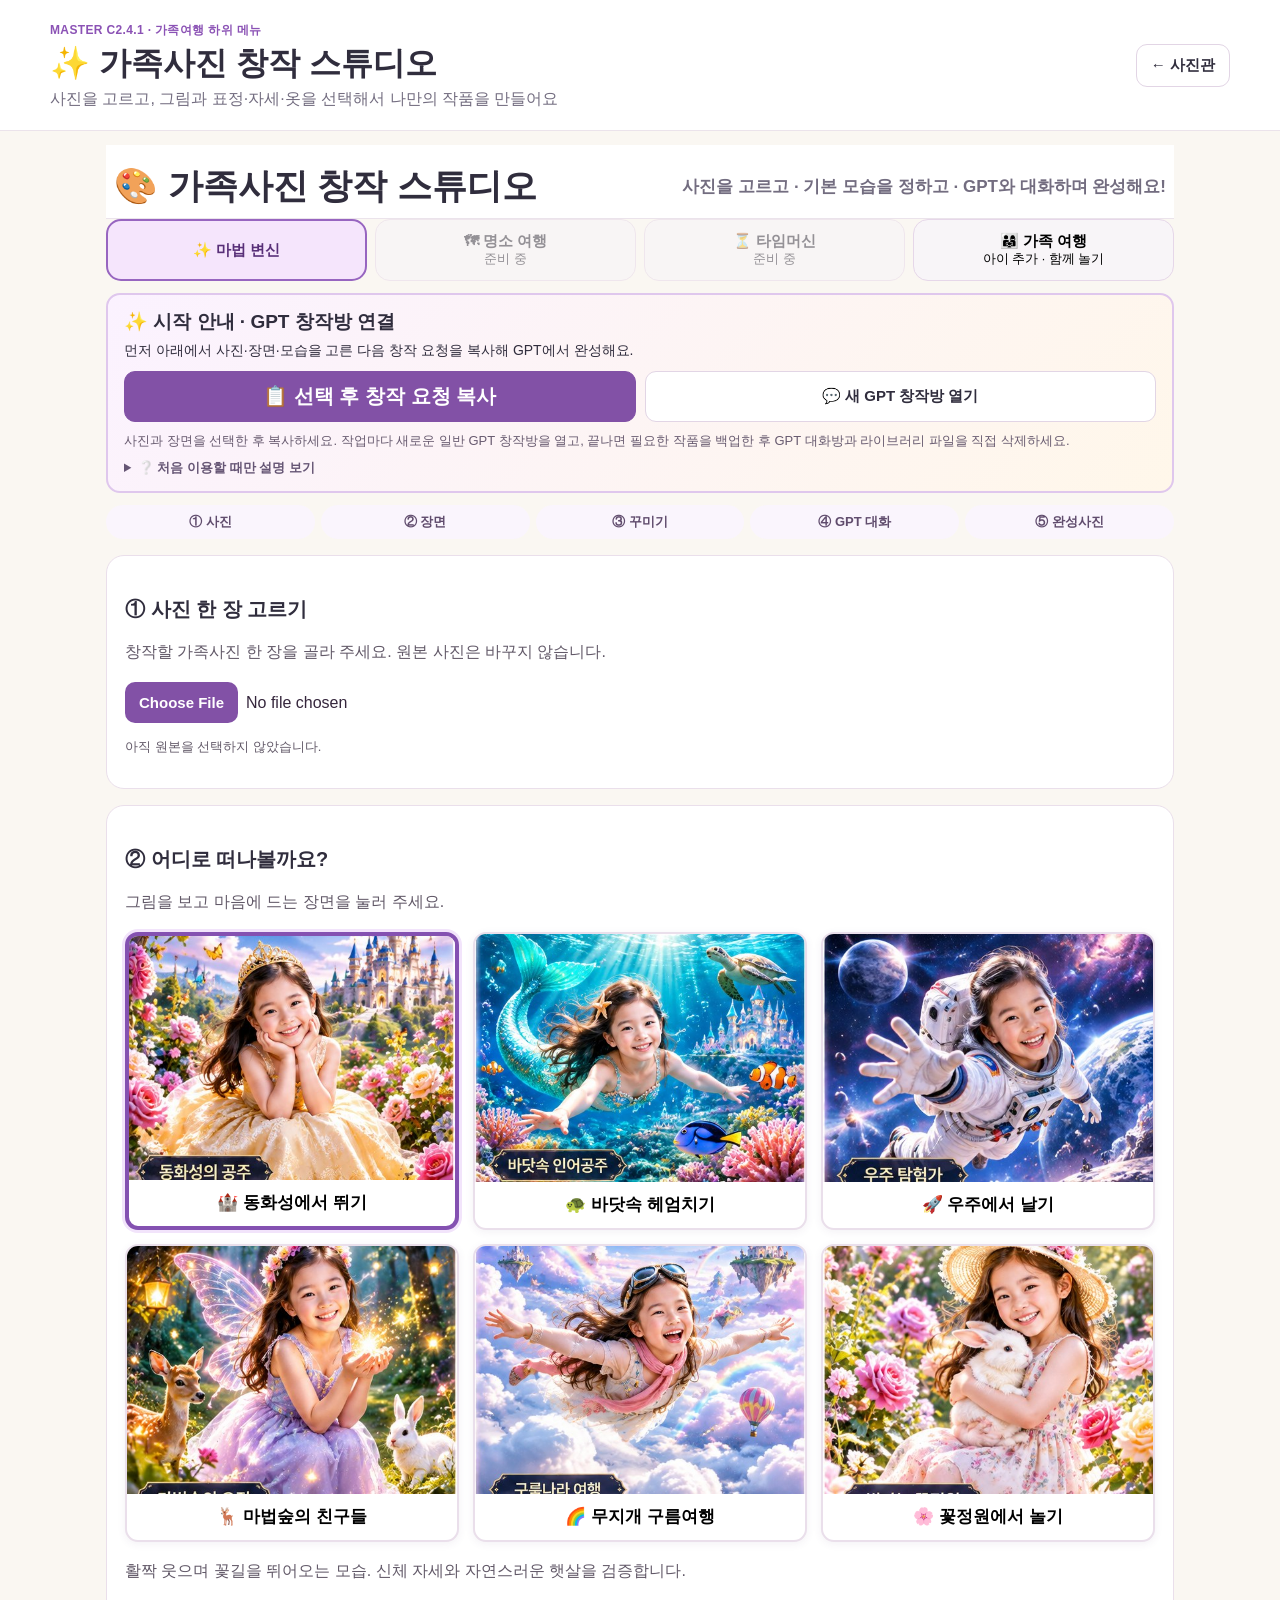
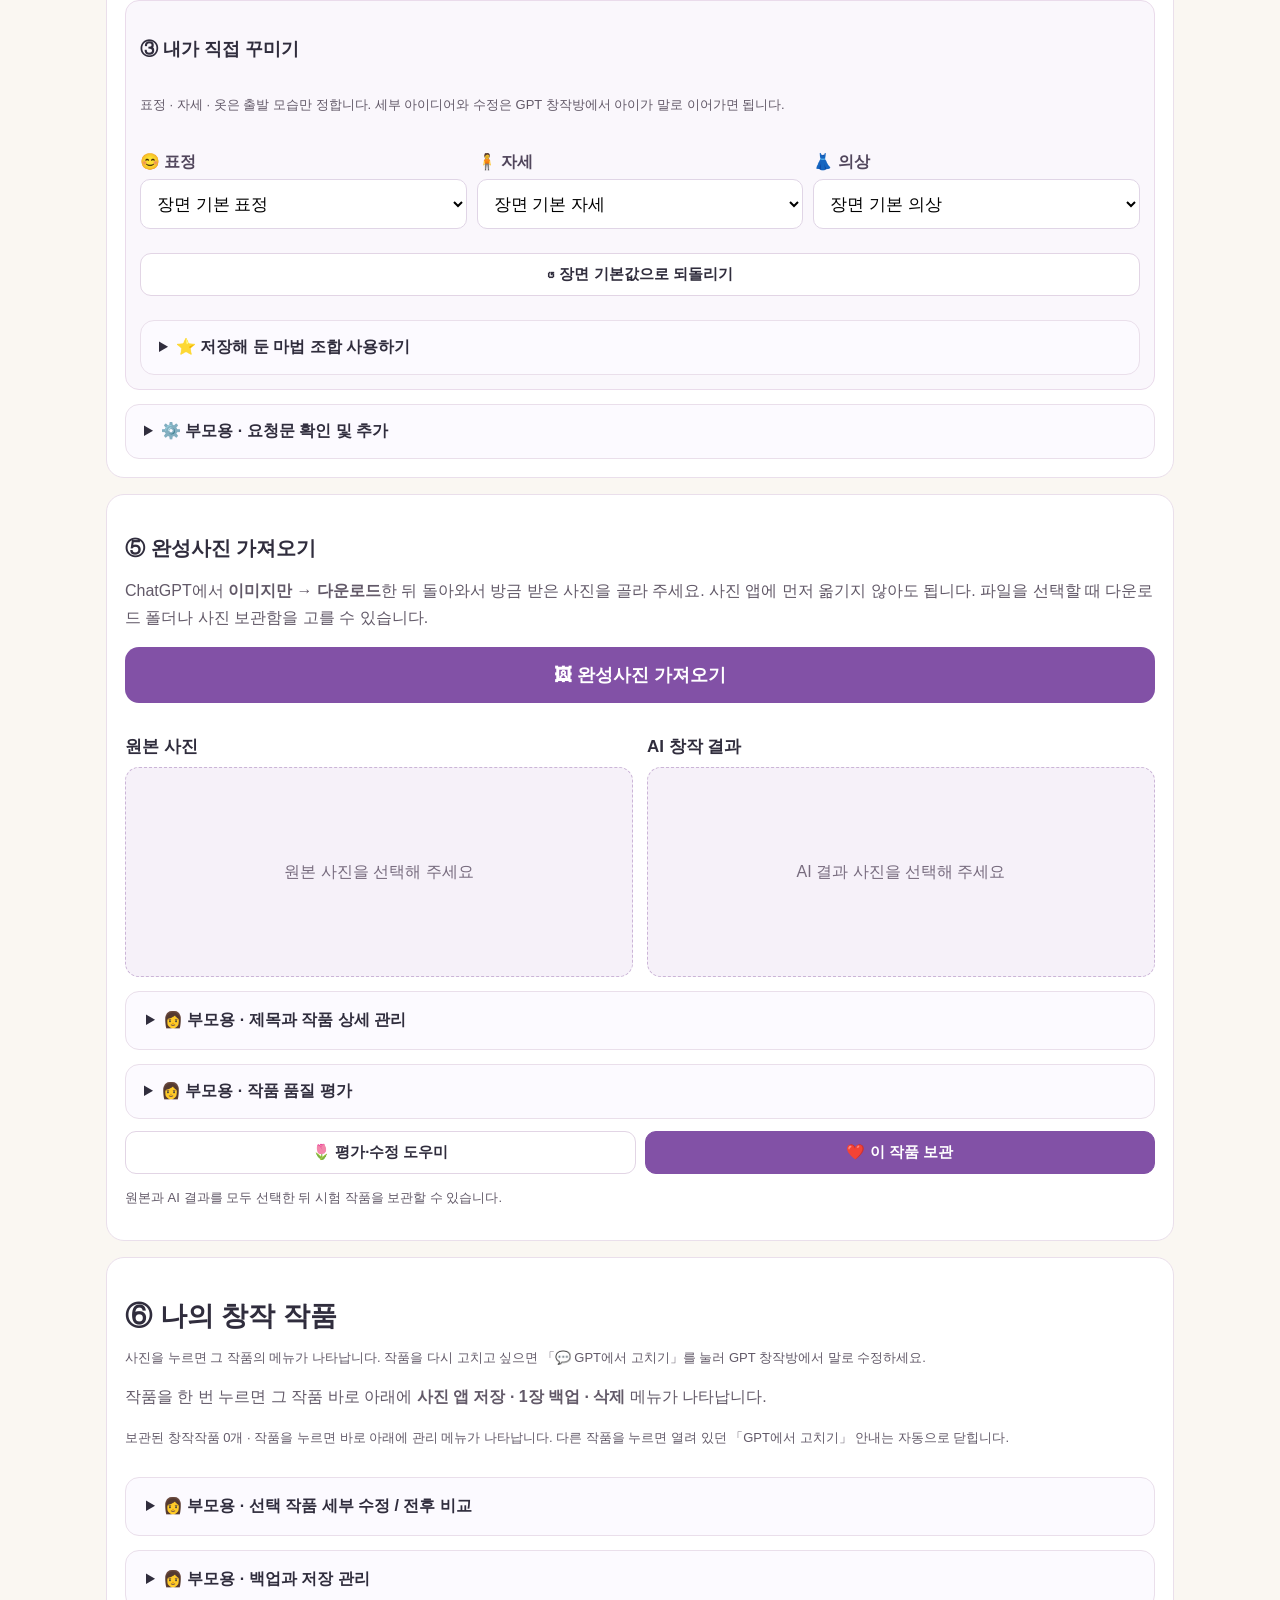
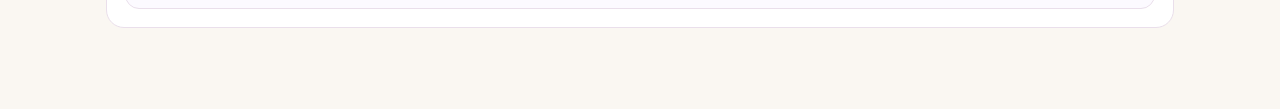
==== commit b7d9b907: "Add files via upload" ====
--- a/ai-lab.html
+++ b/ai-lab.html
@@ -44,6 +44,12 @@
 .review-panel p{line-height:1.6}.review-panel .review-small{font-size:14px;color:#62566b}
 @media(max-width:680px){.review-options{grid-template-columns:1fr}.review-actions{flex-direction:column}.review-actions .button{width:100%}}
 
+/* C2.4.1 family submodes — layout-only, no storage migration */
+.family-submodes{display:grid;grid-template-columns:1fr 1fr;gap:10px;margin:12px 0}
+.family-submode{border:2px solid #e1d3ea;border-radius:15px;background:#fff;padding:15px 10px;font-size:18px;font-weight:800;cursor:pointer;min-height:86px}
+.family-submode small{display:block;margin-top:6px;font-size:13px;font-weight:500;color:#685b70}
+.family-submode.active{border-color:#8758b4;background:#f4e8fc;box-shadow:0 0 0 2px #ecdaf5}
+@media(max-width:680px){.family-submodes{grid-template-columns:1fr 1fr}.family-submode{font-size:16px;padding:12px 6px}}
 /* C2.4 family mode — additive styling, no storage migration */
 .studio-modes button{cursor:pointer}.studio-modes .on{border:2px solid #9765c0;background:#f5e5fc;color:#582f78}
 .family-picker{display:block;padding:15px;background:#f5e5fc;border:2px dashed #a775c2;border-radius:14px;font-weight:800;text-align:center;cursor:pointer}
@@ -51,8 +57,8 @@
 .family-choices{display:grid;grid-template-columns:repeat(2,minmax(0,1fr));gap:12px}.family-choices label{display:grid;gap:7px;font-weight:700}
 .family-summary{background:#faf5ff;border:1px solid #dbc7e9;border-radius:14px;padding:12px;line-height:1.7;margin-top:12px;white-space:pre-wrap}
 @media(max-width:680px){.family-choices{grid-template-columns:1fr}}
-</style></head><body><header><div><span class="eyebrow">MASTER C2.4 · 가족여행 상호작용</span><h1>✨ 가족사진 창작 스튜디오</h1><p>사진을 고르고, 그림과 표정·자세·옷을 선택해서 나만의 작품을 만들어요</p></div><a class="button" href="index.html">← 사진관</a></header>
-<div class="lab"><header class="studio-hero"><h1>🎨 가족사진 창작 스튜디오</h1><p>사진을 고르고 · 기본 모습을 정하고 · GPT와 대화하며 완성해요!</p></header><div class="studio-modes"><button id="modeMagic" type="button" class="studio-mode on" aria-pressed="true">✨ 마법 변신</button><span>🗺 명소 여행 <small>준비 중</small></span><span>⏳ 타임머신 <small>준비 중</small></span><button id="modeFamily" type="button" class="studio-mode" aria-pressed="false">👨‍👩‍👧 가족 여행 <small>함께 놀기</small></button></div><div class="make-panel compact-gpt">
+</style></head><body><header><div><span class="eyebrow">MASTER C2.4.1 · 가족여행 하위 메뉴</span><h1>✨ 가족사진 창작 스튜디오</h1><p>사진을 고르고, 그림과 표정·자세·옷을 선택해서 나만의 작품을 만들어요</p></div><a class="button" href="index.html">← 사진관</a></header>
+<div class="lab"><header class="studio-hero"><h1>🎨 가족사진 창작 스튜디오</h1><p>사진을 고르고 · 기본 모습을 정하고 · GPT와 대화하며 완성해요!</p></header><div class="studio-modes"><button id="modeMagic" type="button" class="studio-mode on" aria-pressed="true">✨ 마법 변신</button><span>🗺 명소 여행 <small>준비 중</small></span><span>⏳ 타임머신 <small>준비 중</small></span><button id="modeFamily" type="button" class="studio-mode" aria-pressed="false">👨‍👩‍👧 가족 여행 <small>아이 추가 · 함께 놀기</small></button></div><div class="make-panel compact-gpt">
 <h2 class="choice-heading">✨ 시작 안내 · GPT 창작방 연결</h2>
 <p class="compact-hint">먼저 아래에서 사진·장면·모습을 고른 다음 창작 요청을 복사해 GPT에서 완성해요.</p>
 <div class="compact-actions"><button class="button strong" id="createInChatGPT" type="button">📋 선택 후 창작 요청 복사</button><button class="button" id="openChatOnce" type="button">💬 새 GPT 창작방 열기</button></div>
@@ -61,15 +67,20 @@
 </div><div class="primary-flow"><span>① 사진</span><span>② 장면</span><span>③ 꾸미기</span><span>④ GPT 대화</span><span>⑤ 완성사진</span></div><div class="lab-card"><h2 class="kid-step" id="sourceHeading">① 사진 한 장 고르기</h2><p id="sourceHelp">창작할 가족사진 한 장을 골라 주세요. 원본 사진은 바꾸지 않습니다.</p><input id="originalFile" type="file" accept="image/*,.heic,.heif" class="photo-picker"><p id="sourceStatus" class="status">아직 원본을 선택하지 않았습니다.</p></div>
 
 <section class="lab-card hidden" id="familyPanel" aria-label="가족여행 상호작용 선택">
- <h2 class="kid-step">② 아이 사진과 함께할 모습 고르기</h2>
+ <h2 class="kid-step">② 가족여행 창작 방식 고르기</h2>
+ <div class="family-submodes" role="group" aria-label="가족여행 하위 메뉴">
+  <button type="button" id="familyAddMode" class="family-submode active" aria-pressed="true">🧒 아이 추가하기<small>기존 가족사진에 아이만 자연스럽게</small></button>
+  <button type="button" id="familyPlayMode" class="family-submode" aria-pressed="false">🤝 함께 놀기<small>손잡기 · 걷기 · 함께 웃기</small></button>
+ </div>
+ <p id="familyModeHelp" class="status">기존 가족과 여행 배경은 유지하고 아이 한 명만 자연스럽게 추가합니다.</p>
  <p>기존 가족여행 사진을 위에서 고른 후, 추가할 아이 사진 한 장을 선택해 주세요. 두 원본은 변경하지 않습니다.</p>
  <label class="family-picker" for="familyChildFile">📷 추가할 아이 사진 고르기</label>
  <input type="file" id="familyChildFile" accept="image/*,.heic,.heif" hidden>
  <div class="family-photo" id="familyChildPreview"><span>추가할 아이 사진을 고르세요</span></div>
  <p id="familyChildStatus" class="status">아이 사진은 이 작업 중에만 참고합니다. GPT에는 두 사진을 직접 첨부해야 합니다.</p>
  <div class="family-choices">
-  <label>👨‍👩‍👧 누구와 함께?<select id="familyWho" class="lab-select"><option value="엄마">엄마</option><option value="아빠">아빠</option><option value="가족 중 한 사람">가족 중 한 사람</option><option value="가족 전체">가족 전체</option></select></label>
-  <label>🤝 무엇을 할까?<select id="familyAction" class="lab-select"><option value="손잡기">손잡기</option><option value="함께 걷기">함께 걷기</option><option value="서로 바라보고 웃기">서로 바라보고 웃기</option><option value="나란히 서기">나란히 서기</option><option value="안기">안기</option><option value="함께 앉기">함께 앉기</option></select></label>
+  <label class="family-play-only hidden">👨‍👩‍👧 누구와 함께?<select id="familyWho" class="lab-select"><option value="엄마">엄마</option><option value="아빠">아빠</option><option value="가족 중 한 사람">가족 중 한 사람</option><option value="가족 전체">가족 전체</option></select></label>
+  <label class="family-play-only hidden">🤝 무엇을 할까?<select id="familyAction" class="lab-select"><option value="손잡기">손잡기</option><option value="함께 걷기">함께 걷기</option><option value="서로 바라보고 웃기">서로 바라보고 웃기</option><option value="나란히 서기">나란히 서기</option><option value="안기">안기</option><option value="함께 앉기">함께 앉기</option></select></label>
   <label>📍 어디에 있을까?<select id="familyPosition" class="lab-select"><option value="사진에서 가장 자연스러운 빈 공간">자연스러운 빈 공간</option><option value="가족의 왼쪽">가족의 왼쪽</option><option value="가족의 오른쪽">가족의 오른쪽</option><option value="가족 앞쪽">가족 앞쪽</option></select></label>
   <label>👗 아이의 옷<select id="familyOutfit" class="lab-select"><option value="원본 아이 의상 유지">원본 의상</option><option value="기존 가족과 어울리는 여행복">가족과 어울리는 여행복</option><option value="편안한 캐주얼 여행복">편안한 여행복</option></select></label>
  </div>
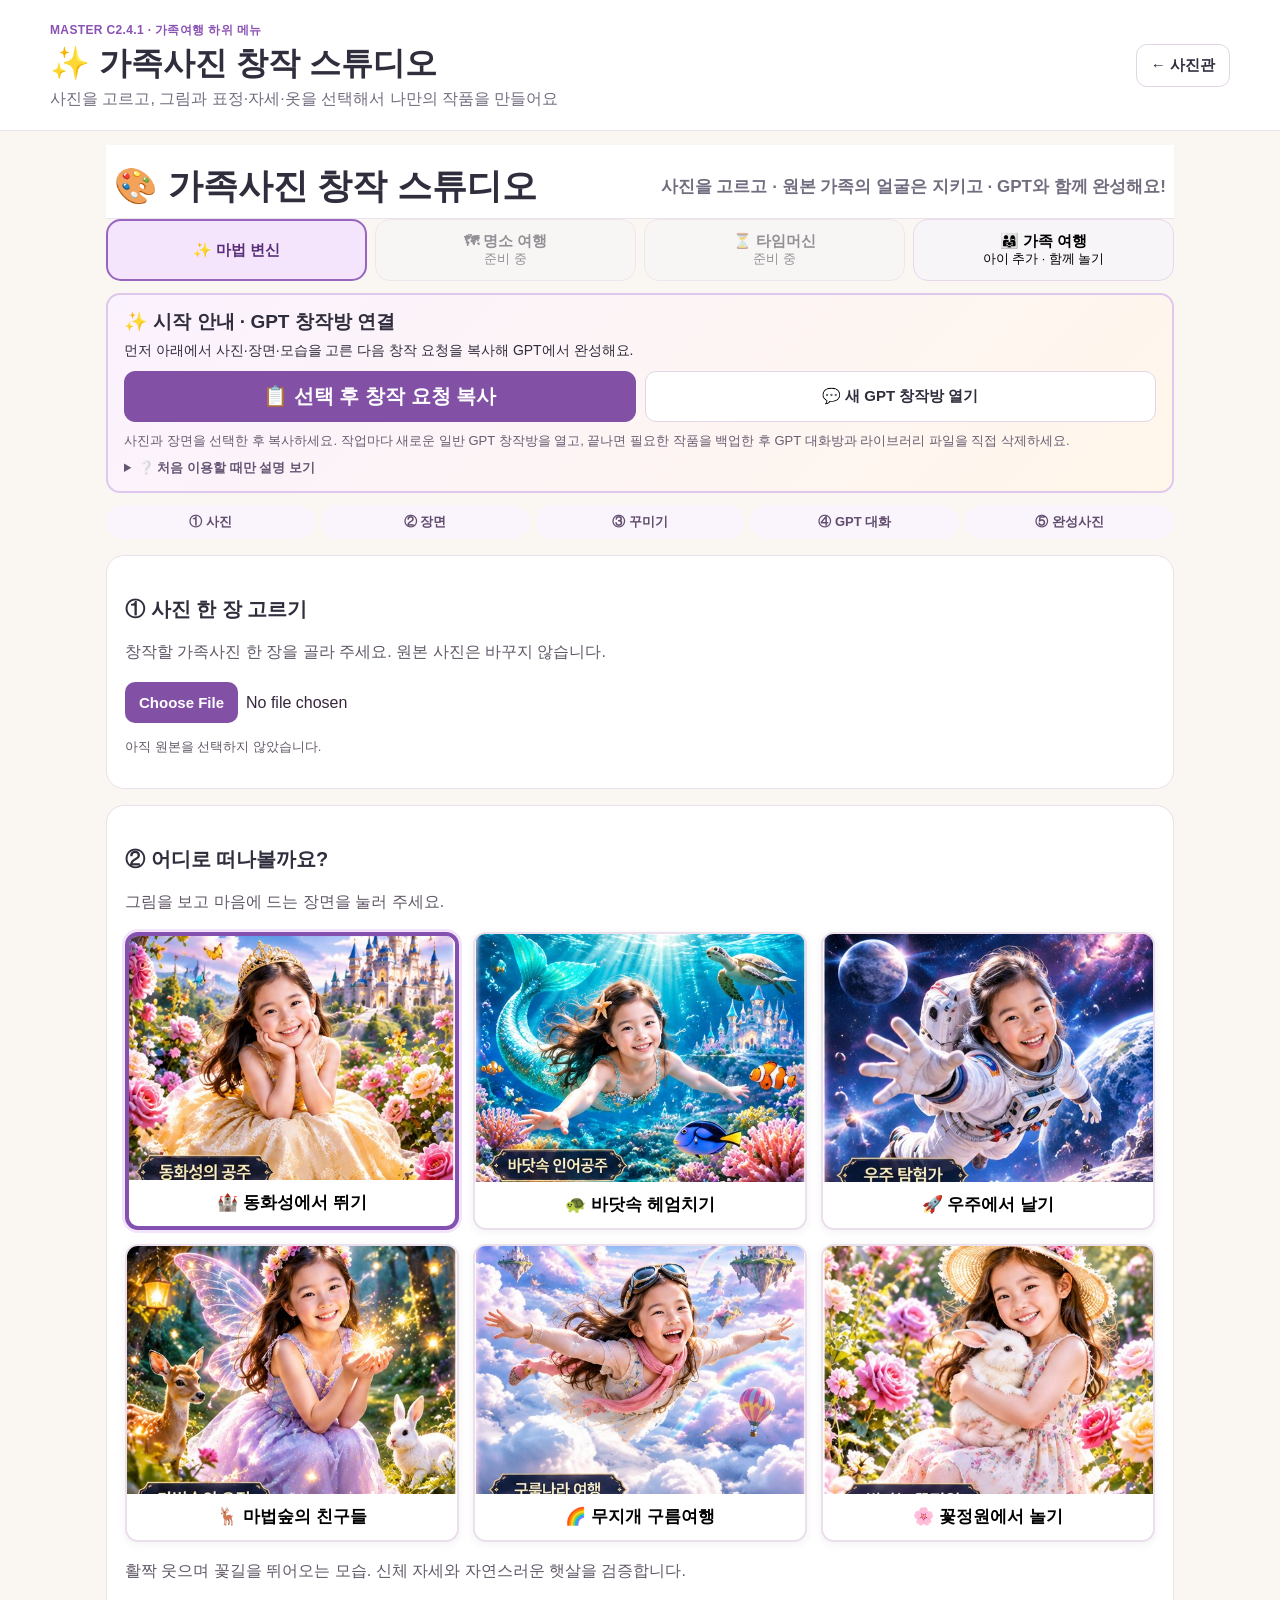
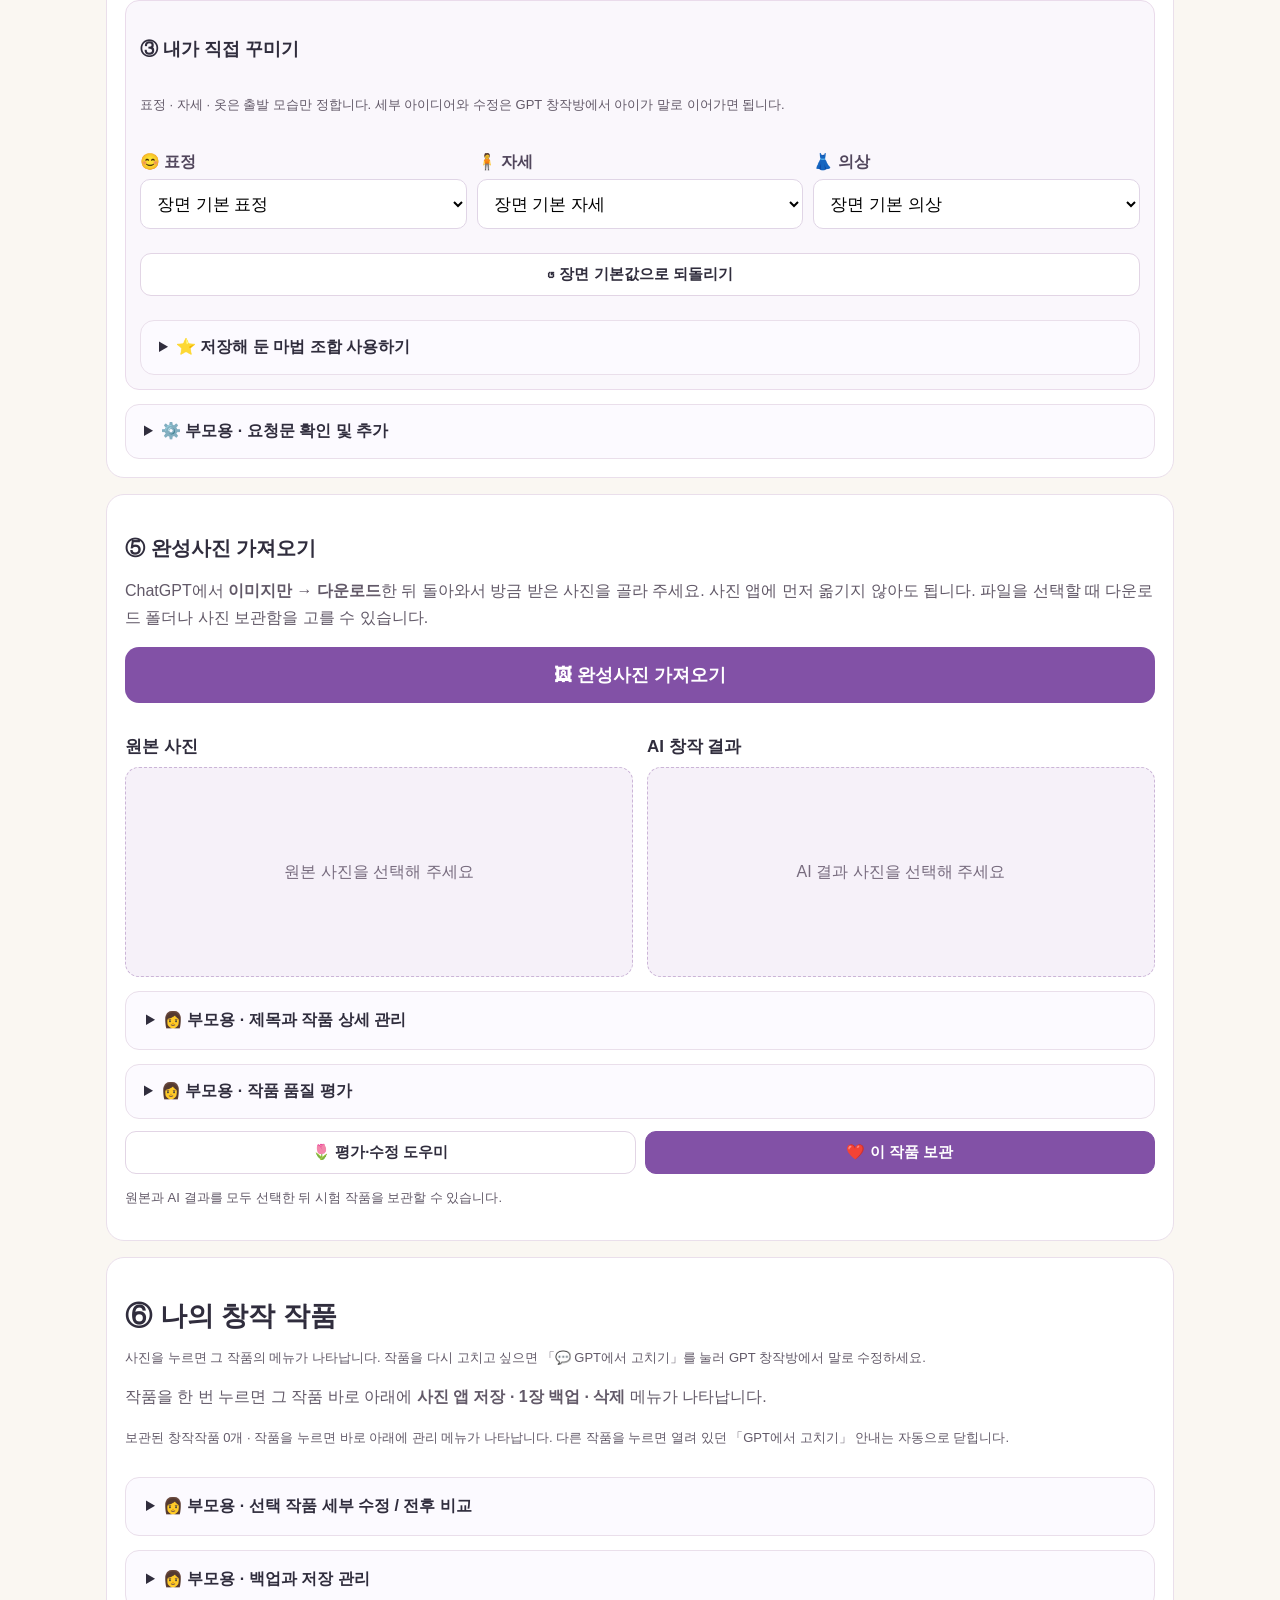
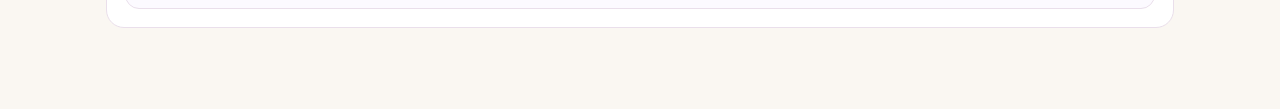
==== commit 8dbb91e0: "Add files via upload" ====
--- a/ai-lab.html
+++ b/ai-lab.html
@@ -58,7 +58,7 @@
 .family-summary{background:#faf5ff;border:1px solid #dbc7e9;border-radius:14px;padding:12px;line-height:1.7;margin-top:12px;white-space:pre-wrap}
 @media(max-width:680px){.family-choices{grid-template-columns:1fr}}
 </style></head><body><header><div><span class="eyebrow">MASTER C2.4.1 · 가족여행 하위 메뉴</span><h1>✨ 가족사진 창작 스튜디오</h1><p>사진을 고르고, 그림과 표정·자세·옷을 선택해서 나만의 작품을 만들어요</p></div><a class="button" href="index.html">← 사진관</a></header>
-<div class="lab"><header class="studio-hero"><h1>🎨 가족사진 창작 스튜디오</h1><p>사진을 고르고 · 기본 모습을 정하고 · GPT와 대화하며 완성해요!</p></header><div class="studio-modes"><button id="modeMagic" type="button" class="studio-mode on" aria-pressed="true">✨ 마법 변신</button><span>🗺 명소 여행 <small>준비 중</small></span><span>⏳ 타임머신 <small>준비 중</small></span><button id="modeFamily" type="button" class="studio-mode" aria-pressed="false">👨‍👩‍👧 가족 여행 <small>아이 추가 · 함께 놀기</small></button></div><div class="make-panel compact-gpt">
+<div class="lab"><header class="studio-hero"><h1>🎨 가족사진 창작 스튜디오</h1><p>사진을 고르고 · 원본 가족의 얼굴은 지키고 · GPT와 함께 완성해요!</p></header><div class="studio-modes"><button id="modeMagic" type="button" class="studio-mode on" aria-pressed="true">✨ 마법 변신</button><span>🗺 명소 여행 <small>준비 중</small></span><span>⏳ 타임머신 <small>준비 중</small></span><button id="modeFamily" type="button" class="studio-mode" aria-pressed="false">👨‍👩‍👧 가족 여행 <small>아이 추가 · 함께 놀기</small></button></div><div class="make-panel compact-gpt">
 <h2 class="choice-heading">✨ 시작 안내 · GPT 창작방 연결</h2>
 <p class="compact-hint">먼저 아래에서 사진·장면·모습을 고른 다음 창작 요청을 복사해 GPT에서 완성해요.</p>
 <div class="compact-actions"><button class="button strong" id="createInChatGPT" type="button">📋 선택 후 창작 요청 복사</button><button class="button" id="openChatOnce" type="button">💬 새 GPT 창작방 열기</button></div>
@@ -156,4 +156,4 @@
 <div class="lab-meta" style="margin-top:12px"><h3 style="margin:0">📚 안전한 분할 백업</h3><div class="creative-grid"><label>한 묶음 작품 수<select id="splitSize" class="lab-select"><option value="3">3장씩</option><option value="5">5장씩</option></select></label><div style="display:flex;align-items:end"><button class="button" id="backupSplit" type="button" style="width:100%">📦 다음 묶음 백업</button></div></div><p id="splitStatus" class="status">첫 묶음부터 시작합니다. 한 번 누를 때 파일 하나만 만들어 iPad의 메모리 부담을 줄입니다.</p></div>
 <div class="lab-meta" style="margin-top:12px"><h3 style="margin:0">💾 저장 상태</h3><p id="storageStatus" class="status">브라우저 저장 상태를 확인 중입니다.</p><div class="lab-actions"><button class="button" id="checkStorage" type="button">저장 상태 다시 확인</button></div></div>
 <p class="status">완성작 장기 보관은 사진 앱을 권장합니다. 전체 백업은 메모리 안전 기준을 넘으면 자동 중단하며, 개별·분할 백업이 더 안전합니다.</p>
-</details></div></div></div><div id="returnHelper" class="return-helper hidden"><button id="returnImport" class="button strong return-import" type="button">🖼 완성사진 가져오기</button><button id="returnClose" class="return-close" type="button" aria-label="가져오기 안내 닫기">×</button></div><script src="ai-lab.js?v=C2_4_family_1"></script></body></html>
+</details></div></div></div><div id="returnHelper" class="return-helper hidden"><button id="returnImport" class="button strong return-import" type="button">🖼 완성사진 가져오기</button><button id="returnClose" class="return-close" type="button" aria-label="가져오기 안내 닫기">×</button></div><script src="ai-lab.js?v=C2_4_3_identity"></script></body></html>
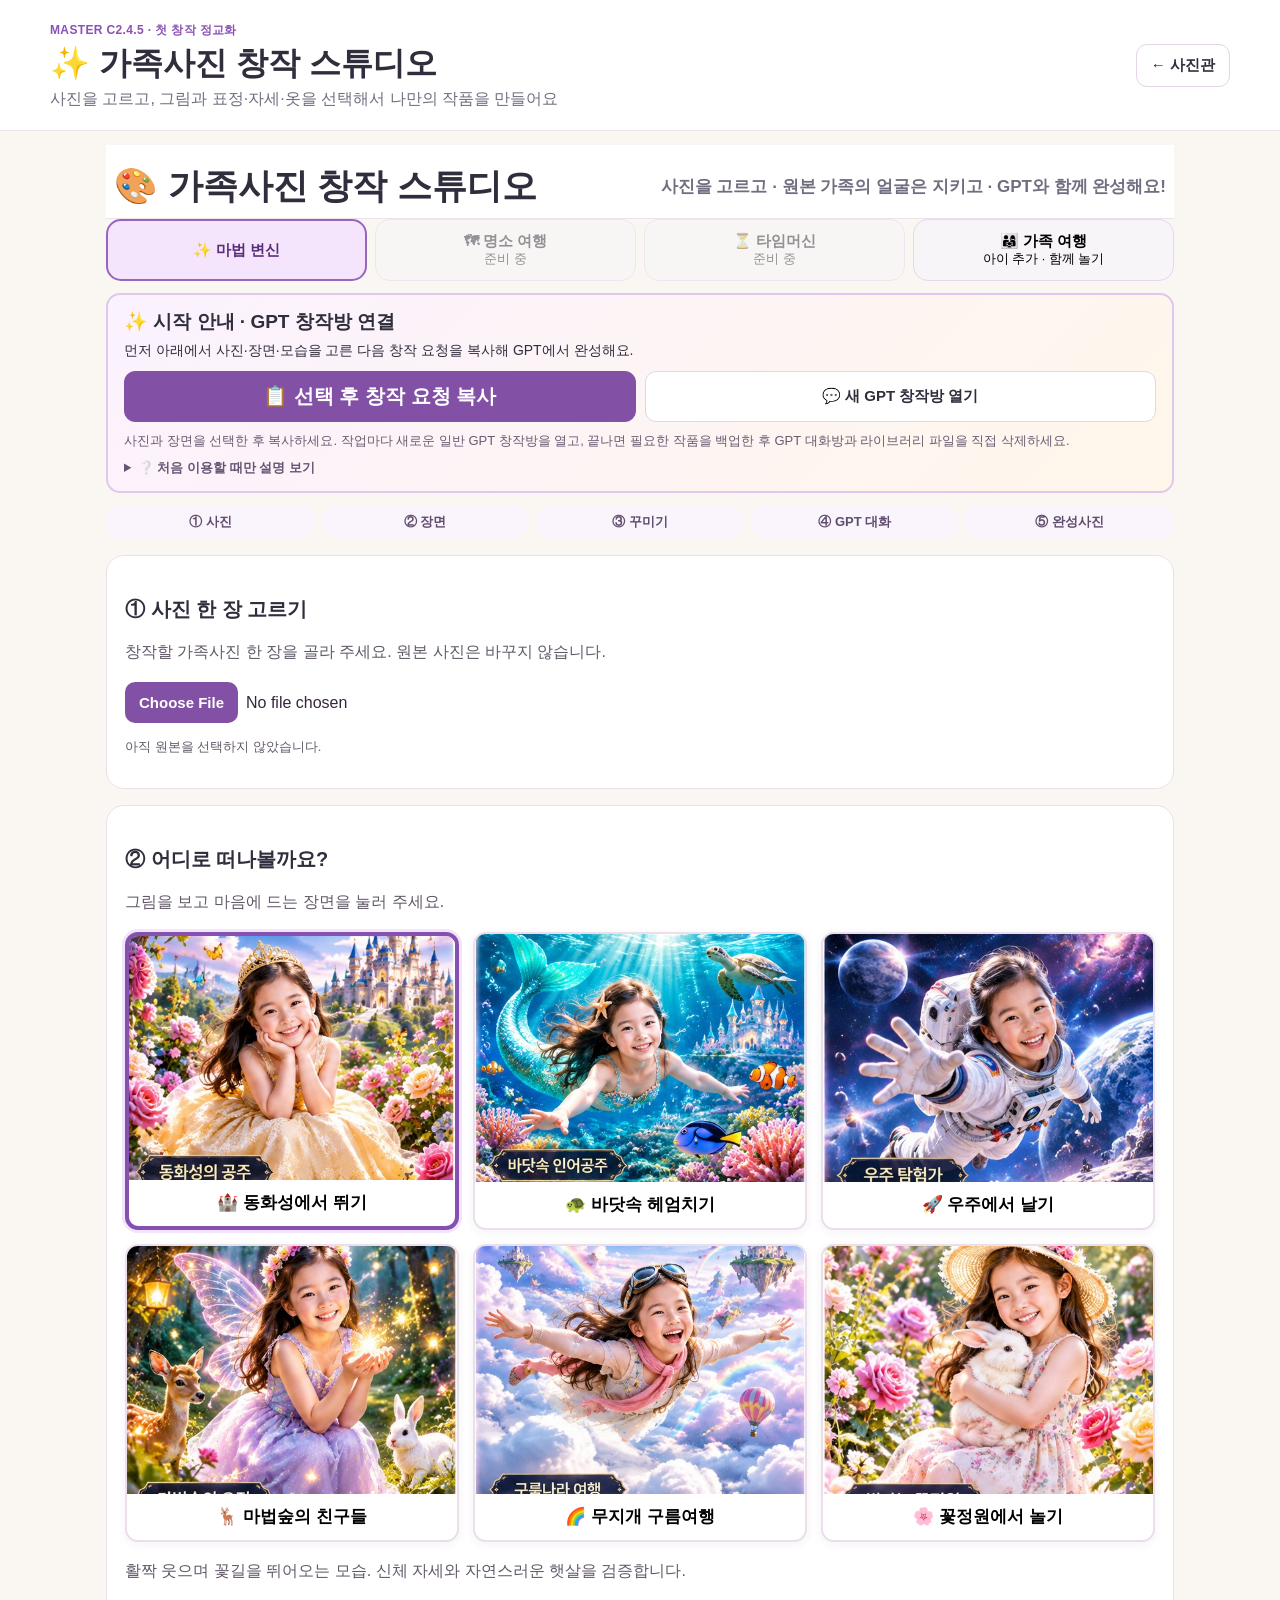
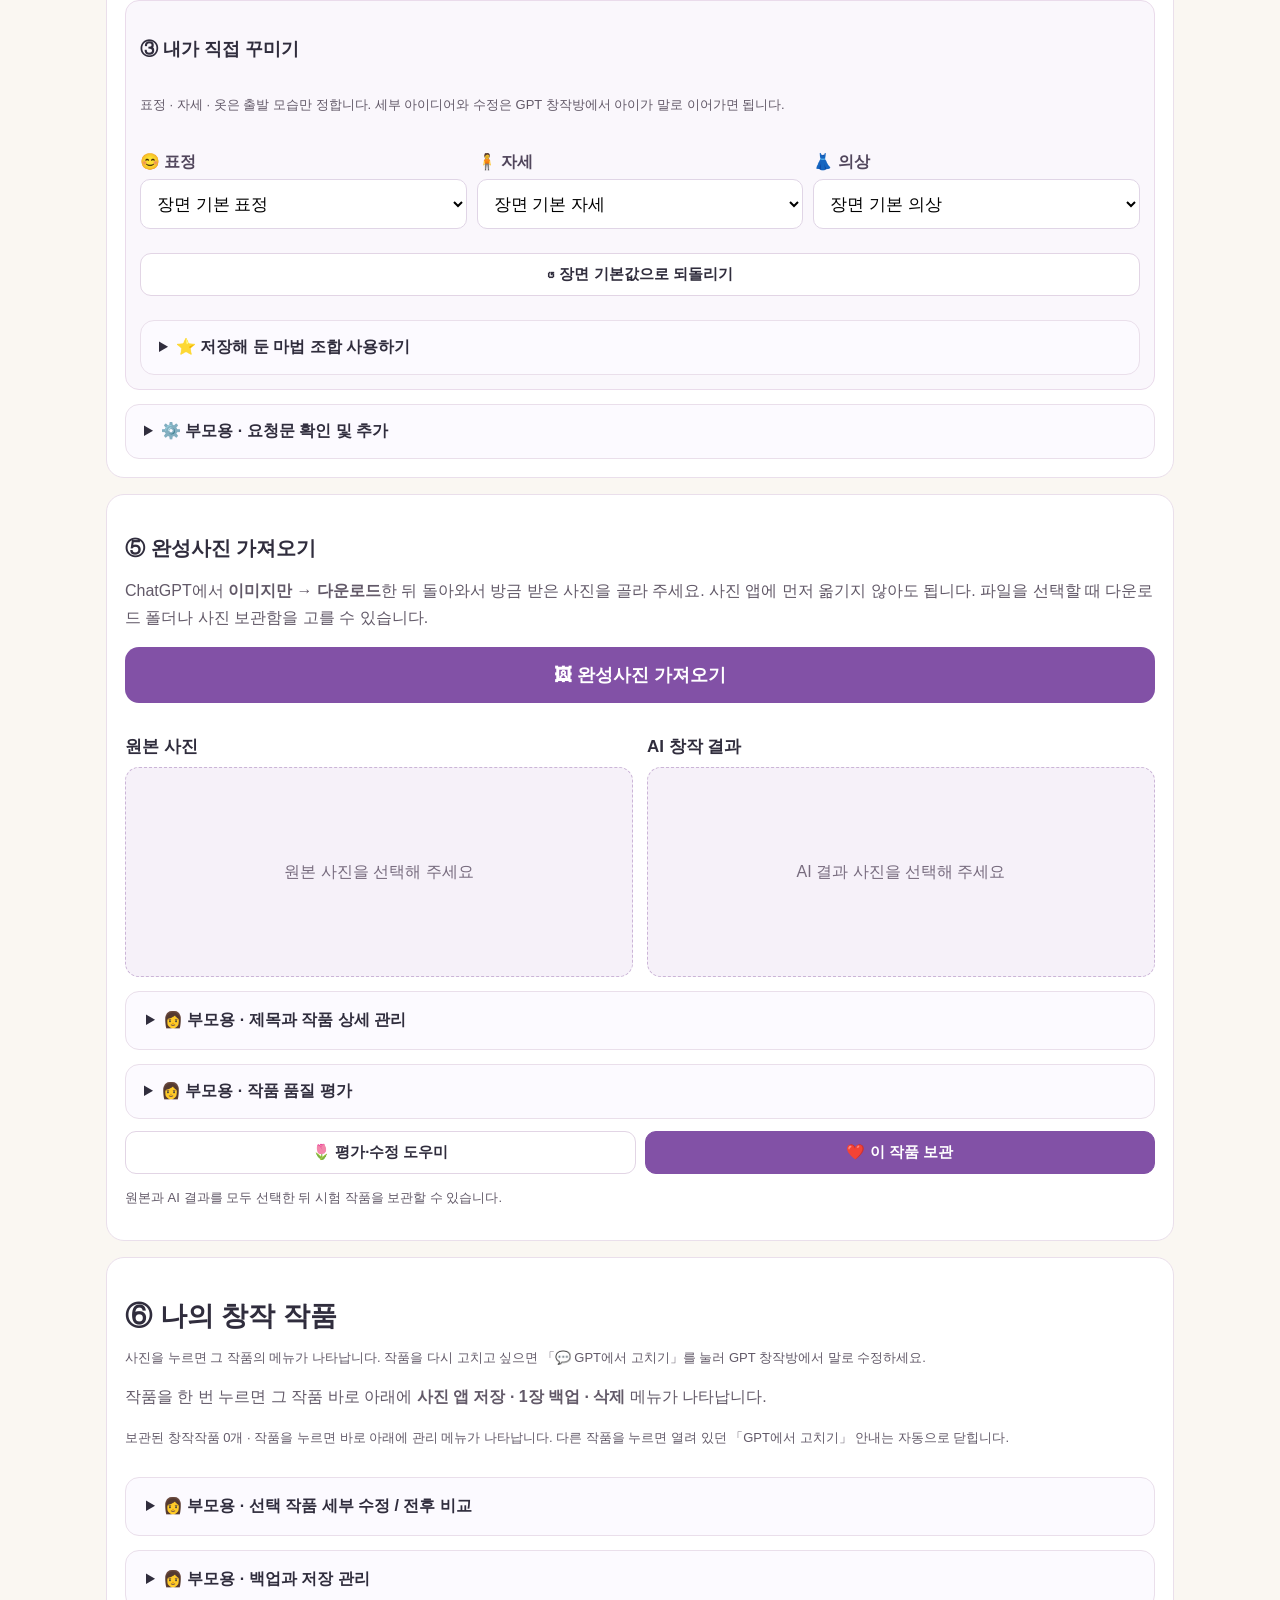
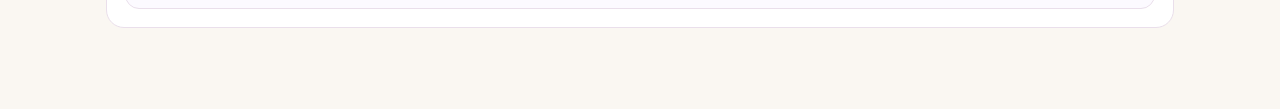
==== commit c4c66ffd: "Add files via upload" ====
--- a/ai-lab.html
+++ b/ai-lab.html
@@ -57,7 +57,7 @@
 .family-choices{display:grid;grid-template-columns:repeat(2,minmax(0,1fr));gap:12px}.family-choices label{display:grid;gap:7px;font-weight:700}
 .family-summary{background:#faf5ff;border:1px solid #dbc7e9;border-radius:14px;padding:12px;line-height:1.7;margin-top:12px;white-space:pre-wrap}
 @media(max-width:680px){.family-choices{grid-template-columns:1fr}}
-</style></head><body><header><div><span class="eyebrow">MASTER C2.4.1 · 가족여행 하위 메뉴</span><h1>✨ 가족사진 창작 스튜디오</h1><p>사진을 고르고, 그림과 표정·자세·옷을 선택해서 나만의 작품을 만들어요</p></div><a class="button" href="index.html">← 사진관</a></header>
+</style></head><body><header><div><span class="eyebrow">MASTER C2.4.5 · 첫 창작 정교화</span><h1>✨ 가족사진 창작 스튜디오</h1><p>사진을 고르고, 그림과 표정·자세·옷을 선택해서 나만의 작품을 만들어요</p></div><a class="button" href="index.html">← 사진관</a></header>
 <div class="lab"><header class="studio-hero"><h1>🎨 가족사진 창작 스튜디오</h1><p>사진을 고르고 · 원본 가족의 얼굴은 지키고 · GPT와 함께 완성해요!</p></header><div class="studio-modes"><button id="modeMagic" type="button" class="studio-mode on" aria-pressed="true">✨ 마법 변신</button><span>🗺 명소 여행 <small>준비 중</small></span><span>⏳ 타임머신 <small>준비 중</small></span><button id="modeFamily" type="button" class="studio-mode" aria-pressed="false">👨‍👩‍👧 가족 여행 <small>아이 추가 · 함께 놀기</small></button></div><div class="make-panel compact-gpt">
 <h2 class="choice-heading">✨ 시작 안내 · GPT 창작방 연결</h2>
 <p class="compact-hint">먼저 아래에서 사진·장면·모습을 고른 다음 창작 요청을 복사해 GPT에서 완성해요.</p>
@@ -86,6 +86,7 @@
  </div>
  <label style="display:grid;gap:7px;margin-top:12px;font-weight:700">💬 아이가 더 하고 싶은 말 <textarea id="familyExtra" class="talk-input" rows="2" maxlength="400" placeholder="예: 엄마를 바라보며 활짝 웃고 싶어요."></textarea></label>
  <div class="family-summary" id="familySummary" role="status"></div>
+ <div id="familyPrecisionHelp" class="status">첫 작품부터 원본 가족의 얼굴·아이의 신체 비율·손잡는 두 손의 연결이 자연스럽게 나오도록 요청합니다.</div>
  <p class="status">완성 작품은 기존 ⑤에서 가져와 평가하고 보관합니다. 저장되는 기준 원본은 여행사진이며 추가 아이 사진은 작품 기록에 따로 저장하지 않습니다.</p>
 </section>
 <div class="lab-card" id="magicScenePanel"><h2 class="kid-step">② 어디로 떠나볼까요?</h2><p>그림을 보고 마음에 드는 장면을 눌러 주세요.</p><div class="scene-buttons" id="scenes"></div><p id="sceneDesc" class="secondary"></p><div class="lab-meta" style="margin:14px 0" id="creativeControls"><h2 class="choice-heading">③ 내가 직접 꾸미기</h2><p class="status">표정 · 자세 · 옷은 출발 모습만 정합니다. 세부 아이디어와 수정은 GPT 창작방에서 아이가 말로 이어가면 됩니다.</p><div class="creative-grid"><label>😊 표정<select id="expressionChoice" class="lab-select"><option value="">장면 기본 표정</option><option value="환하게 웃는 표정">환하게 웃기</option><option value="수줍고 부드러운 미소">수줍게 웃기</option><option value="눈을 반짝이며 놀라는 표정">신기해하기</option><option value="호기심 가득한 표정">호기심 표현</option><option value="차분하고 자연스러운 미소">차분하게 미소</option></select></label><label>🧍 자세<select id="poseChoice" class="lab-select"><option value="">장면 기본 자세</option><option value="편안히 앉아 양손이 자연스럽게 보이는 자세">앉기</option><option value="똑바로 서서 양팔을 자연스럽게 내린 자세">서 있기</option><option value="두 팔을 자연스럽게 움직이며 달리는 자세">달리기</option><option value="한 손으로 인사하고 다른 손은 자연스럽게 내린 자세">손 흔들기</option><option value="꽃을 한 손에 들고 다른 손은 무릎에 둔 자세">꽃 들기</option></select></label><label>👗 의상<select id="clothesChoice" class="lab-select"><option value="">장면 기본 의상</option><option value="원본 사진의 옷을 최대한 유지">원본 의상 유지</option><option value="자연스러운 꽃무늬 원피스">꽃무늬 원피스</option><option value="동화풍 파스텔 의상">동화풍 의상</option><option value="편안한 여행복">여행복</option><option value="얼굴이 드러나는 사실적인 우주복">우주복</option></select></label></div><button id="resetChoices" type="button" class="button">↺ 장면 기본값으로 되돌리기</button><details class="advanced"><summary>⭐ 저장해 둔 마법 조합 사용하기</summary><div class="lab-meta" style="margin-top:8px;background:#fff"><h3 style="margin:0">나만의 마법 조합</h3><p class="status">선택한 장면·표정·자세·의상을 이름 붙여 저장하고 다시 불러올 수 있습니다. 기존 작품 사진은 바뀌지 않습니다.</p><label>조합 이름<input id="presetName" class="lab-select" maxlength="40" placeholder="예: 꽃밭의 공주님"></label><label>저장한 조합<select id="presetList" class="lab-select"><option value="">저장한 조합 선택</option></select></label><div class="lab-actions"><button id="savePreset" type="button" class="button strong">⭐ 새 조합 저장</button><button id="loadPreset" type="button" class="button">↩ 조합 불러오기</button><button id="deletePreset" type="button" class="button">조합 삭제</button></div><p id="presetStatus" class="status" role="status">저장한 조합이 아직 없습니다.</p></div></details></div><section class="talk-studio hidden" id="talkStudio" aria-hidden="true"><h2>🎤 ④ 이야기하며 꾸미기</h2><p class="talk-lead">하고 싶은 말을 자유롭게 해보세요. 말이 길어도 앱이 보기 좋게 정리해요.</p><div class="talk-controls"><button type="button" class="talk-big" id="talkStart">🎤 말하기</button><button type="button" class="talk-other" id="talkSpeak">🔊 앱 이야기 듣기</button></div><p id="talkStatus" class="status" role="status">말하기가 지원되지 않으면 아래 칸을 누르고 iPad 키보드의 🎤 받아쓰기를 사용하세요.</p><label class="talk-input-label" for="talkInput">내가 하고 싶은 말</label><textarea id="talkInput" class="talk-input" rows="2" placeholder="예: 두 갈래 머리에 공주옷을 입고 토끼랑 뛰고 싶어!"></textarea><div class="talk-controls"><button type="button" class="button strong" id="talkArrange">✨ 내 말 정리하기</button><button type="button" class="button" id="talkReset">↺ 이야기 다시 시작</button></div><div id="talkSummary" class="talk-summary" aria-live="polite"><b>나의 창작 이야기</b><p>말하거나 입력한 뒤 「내 말 정리하기」를 눌러 주세요.</p></div><div id="talkQuestion" class="talk-question hidden" aria-live="polite"></div><div class="talk-controls"><button type="button" class="button strong hidden" id="talkApprove">👍 이대로 만들기</button><button type="button" class="button hidden" id="talkRemoveLast">↩ 마지막 요청 취소</button></div><p class="status">이 기능은 기기 안에서 미리 정한 표현들을 정리합니다. 어려운 표현은 직접 확인해야 하며, GPT가 자동으로 답을 주는 기능은 아닙니다.</p></section><details class="advanced"><summary>⚙️ 부모용 · 요청문 확인 및 추가</summary><h3>앱이 만든 기본 요청문</h3><p class="status">아이의 장면·표정·자세·의상 조건입니다. 이 내용은 실수로 지워지지 않도록 보호됩니다.</p><textarea class="prompt" id="prompt" readonly aria-label="앱이 만든 기본 요청문"></textarea><label style="display:grid;gap:7px;font-weight:800;margin-top:12px">➕ 부모 추가 요청<textarea id="parentExtra" class="talk-input" rows="3" maxlength="1200" placeholder="예: 얼굴은 원본과 최대한 비슷하게 유지하고, 배경은 조금 덜 복잡하게 해주세요."></textarea></label><p class="status">필요한 내용만 추가하세요. 기본 요청문과 아이가 말한 내용 뒤에 자동으로 합쳐집니다.</p><h3>GPT에 보낼 최종 요청문</h3><textarea class="prompt" id="finalPrompt" readonly aria-label="GPT에 보낼 최종 요청문"></textarea><div class="lab-actions"><button class="button strong" id="copyPrompt">📋 최종 요청문 복사</button><button class="button" id="openChatParent" type="button">💬 GPT 창작방 열기 · 처음 1회</button></div><p class="warning">이 웹앱 자체는 사진을 자동 전송하지 않습니다. ChatGPT에서 사진을 첨부하는 순간 외부 AI 서비스에서 처리될 수 있으므로 보호자의 판단 아래 이용해 주세요.</p></details></div>
@@ -156,4 +157,4 @@
 <div class="lab-meta" style="margin-top:12px"><h3 style="margin:0">📚 안전한 분할 백업</h3><div class="creative-grid"><label>한 묶음 작품 수<select id="splitSize" class="lab-select"><option value="3">3장씩</option><option value="5">5장씩</option></select></label><div style="display:flex;align-items:end"><button class="button" id="backupSplit" type="button" style="width:100%">📦 다음 묶음 백업</button></div></div><p id="splitStatus" class="status">첫 묶음부터 시작합니다. 한 번 누를 때 파일 하나만 만들어 iPad의 메모리 부담을 줄입니다.</p></div>
 <div class="lab-meta" style="margin-top:12px"><h3 style="margin:0">💾 저장 상태</h3><p id="storageStatus" class="status">브라우저 저장 상태를 확인 중입니다.</p><div class="lab-actions"><button class="button" id="checkStorage" type="button">저장 상태 다시 확인</button></div></div>
 <p class="status">완성작 장기 보관은 사진 앱을 권장합니다. 전체 백업은 메모리 안전 기준을 넘으면 자동 중단하며, 개별·분할 백업이 더 안전합니다.</p>
-</details></div></div></div><div id="returnHelper" class="return-helper hidden"><button id="returnImport" class="button strong return-import" type="button">🖼 완성사진 가져오기</button><button id="returnClose" class="return-close" type="button" aria-label="가져오기 안내 닫기">×</button></div><script src="ai-lab.js?v=C2_4_3_identity"></script></body></html>
+</details></div></div></div><div id="returnHelper" class="return-helper hidden"><button id="returnImport" class="button strong return-import" type="button">🖼 완성사진 가져오기</button><button id="returnClose" class="return-close" type="button" aria-label="가져오기 안내 닫기">×</button></div><script src="ai-lab.js?v=C2_4_5_first_quality"></script></body></html>
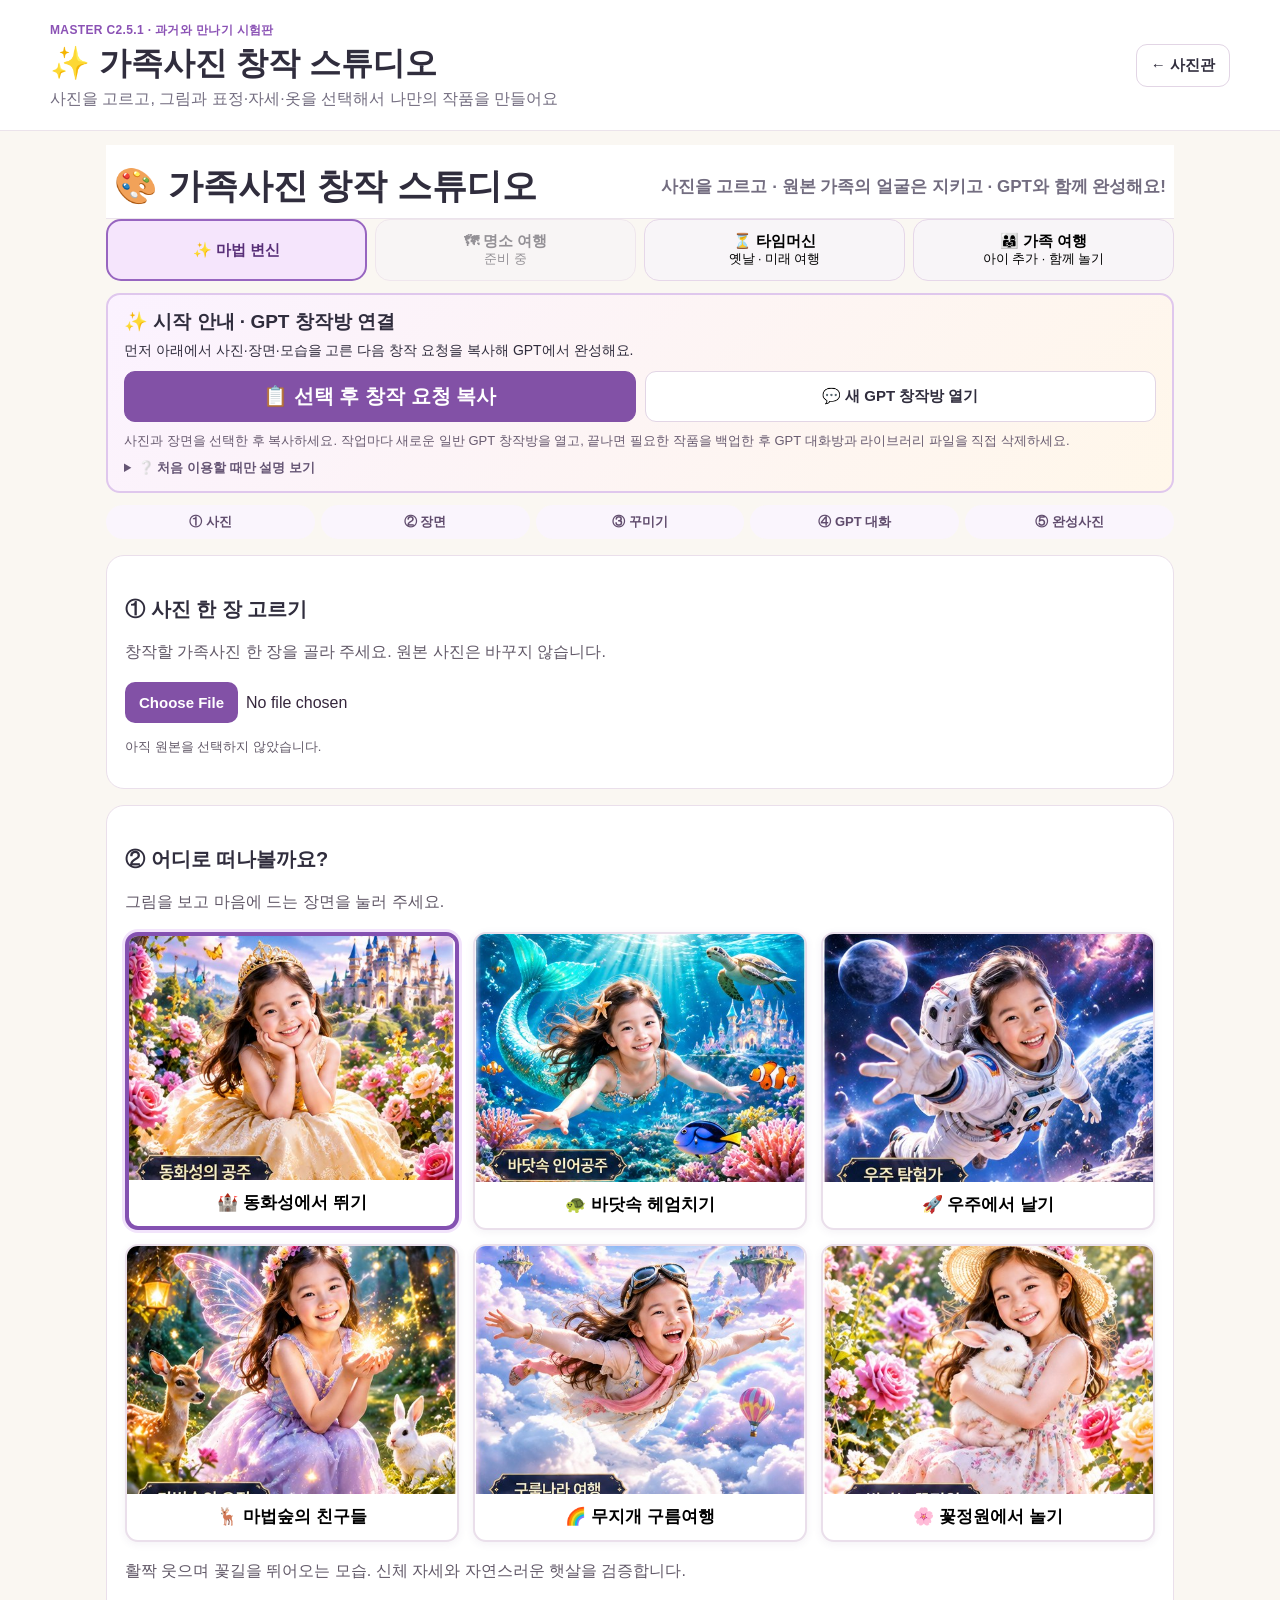
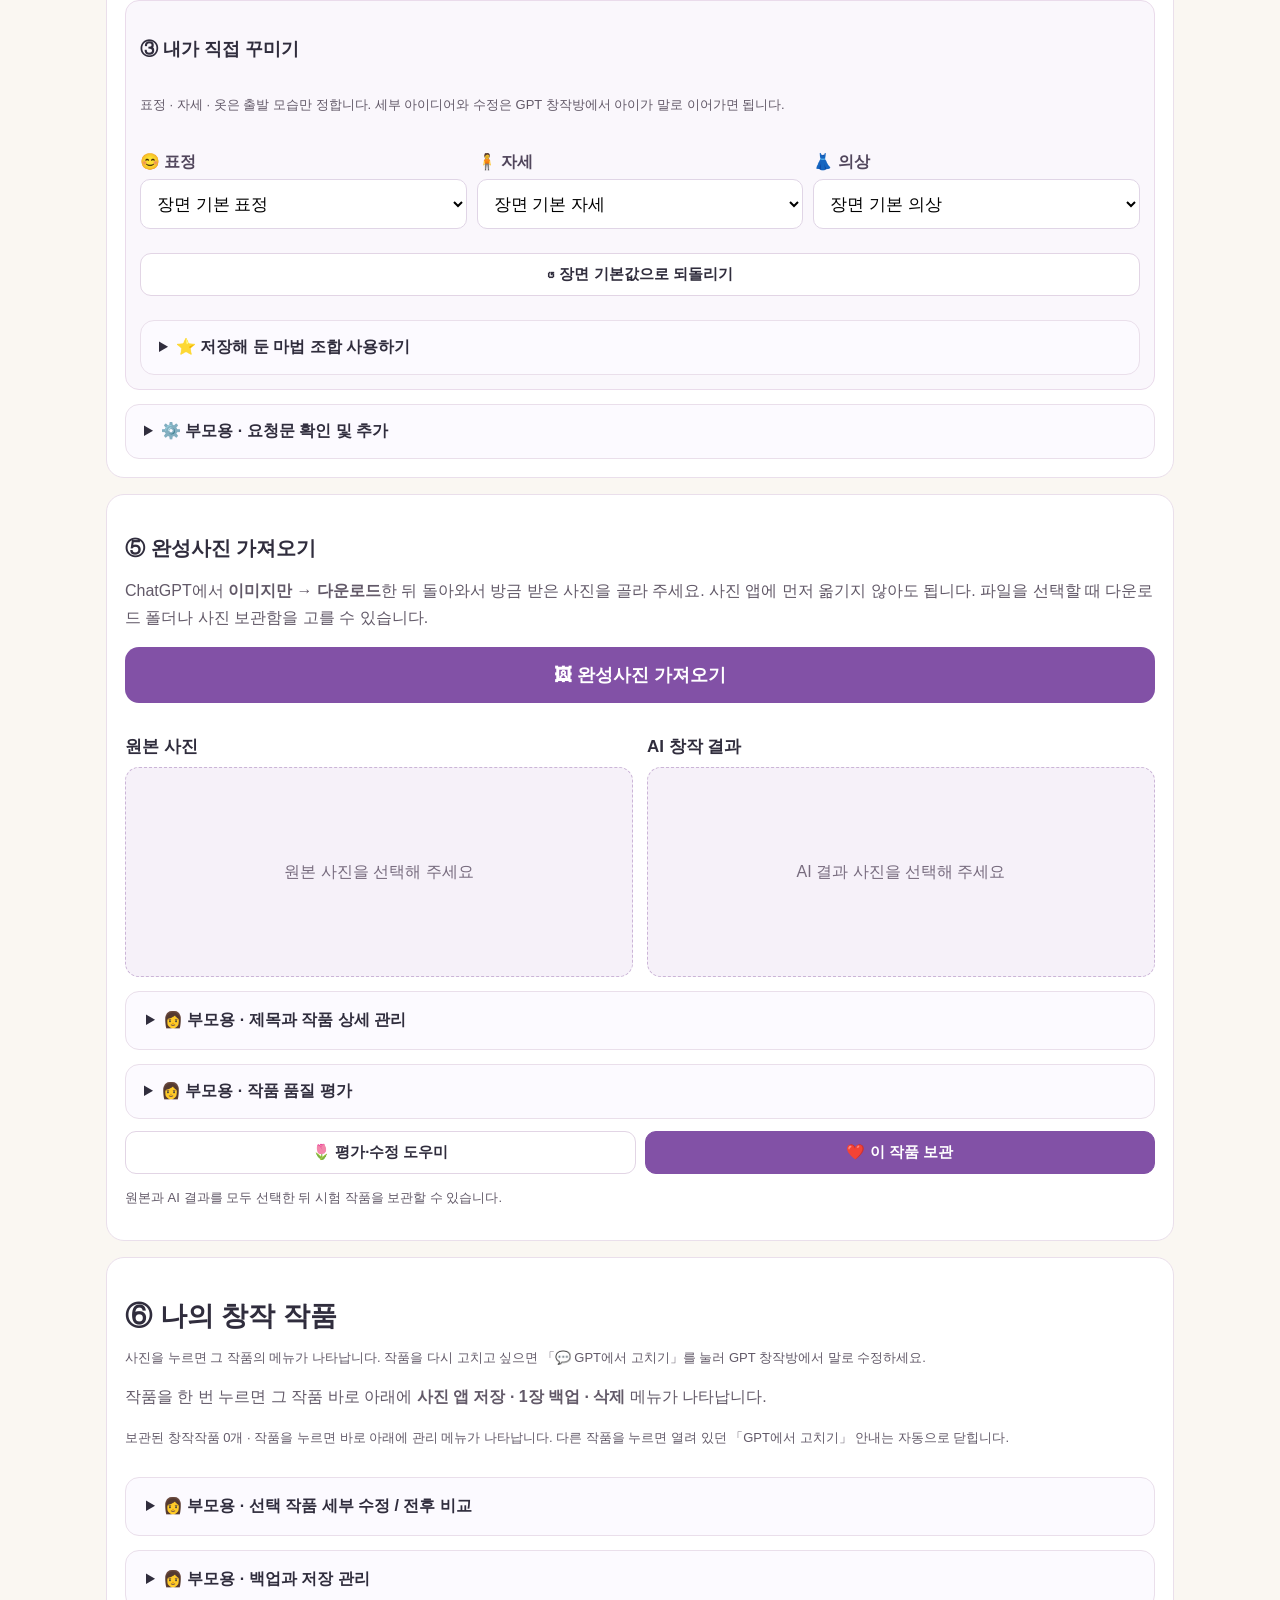
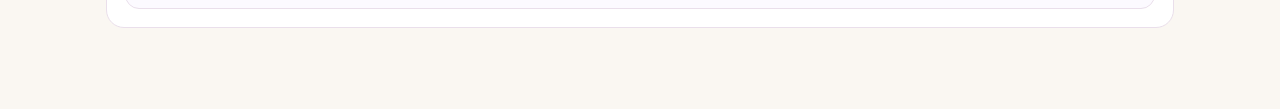
==== commit 689ec89c: "Add files via upload" ====
--- a/ai-lab.html
+++ b/ai-lab.html
@@ -57,8 +57,8 @@
 .family-choices{display:grid;grid-template-columns:repeat(2,minmax(0,1fr));gap:12px}.family-choices label{display:grid;gap:7px;font-weight:700}
 .family-summary{background:#faf5ff;border:1px solid #dbc7e9;border-radius:14px;padding:12px;line-height:1.7;margin-top:12px;white-space:pre-wrap}
 @media(max-width:680px){.family-choices{grid-template-columns:1fr}}
-</style></head><body><header><div><span class="eyebrow">MASTER C2.4.5 · 첫 창작 정교화</span><h1>✨ 가족사진 창작 스튜디오</h1><p>사진을 고르고, 그림과 표정·자세·옷을 선택해서 나만의 작품을 만들어요</p></div><a class="button" href="index.html">← 사진관</a></header>
-<div class="lab"><header class="studio-hero"><h1>🎨 가족사진 창작 스튜디오</h1><p>사진을 고르고 · 원본 가족의 얼굴은 지키고 · GPT와 함께 완성해요!</p></header><div class="studio-modes"><button id="modeMagic" type="button" class="studio-mode on" aria-pressed="true">✨ 마법 변신</button><span>🗺 명소 여행 <small>준비 중</small></span><span>⏳ 타임머신 <small>준비 중</small></span><button id="modeFamily" type="button" class="studio-mode" aria-pressed="false">👨‍👩‍👧 가족 여행 <small>아이 추가 · 함께 놀기</small></button></div><div class="make-panel compact-gpt">
+</style></head><body><header><div><span class="eyebrow">MASTER C2.5.1 · 과거와 만나기 시험판</span><h1>✨ 가족사진 창작 스튜디오</h1><p>사진을 고르고, 그림과 표정·자세·옷을 선택해서 나만의 작품을 만들어요</p></div><a class="button" href="index.html">← 사진관</a></header>
+<div class="lab"><header class="studio-hero"><h1>🎨 가족사진 창작 스튜디오</h1><p>사진을 고르고 · 원본 가족의 얼굴은 지키고 · GPT와 함께 완성해요!</p></header><div class="studio-modes"><button id="modeMagic" type="button" class="studio-mode on" aria-pressed="true">✨ 마법 변신</button><span>🗺 명소 여행 <small>준비 중</small></span><button id="modeTime" type="button" class="studio-mode" aria-pressed="false">⏳ 타임머신 <small>옛날 · 미래 여행</small></button><button id="modeFamily" type="button" class="studio-mode" aria-pressed="false">👨‍👩‍👧 가족 여행 <small>아이 추가 · 함께 놀기</small></button></div><div class="make-panel compact-gpt">
 <h2 class="choice-heading">✨ 시작 안내 · GPT 창작방 연결</h2>
 <p class="compact-hint">먼저 아래에서 사진·장면·모습을 고른 다음 창작 요청을 복사해 GPT에서 완성해요.</p>
 <div class="compact-actions"><button class="button strong" id="createInChatGPT" type="button">📋 선택 후 창작 요청 복사</button><button class="button" id="openChatOnce" type="button">💬 새 GPT 창작방 열기</button></div>
@@ -88,6 +88,100 @@
  <div class="family-summary" id="familySummary" role="status"></div>
  <div id="familyPrecisionHelp" class="status">첫 작품부터 원본 가족의 얼굴·아이의 신체 비율·손잡는 두 손의 연결이 자연스럽게 나오도록 요청합니다.</div>
  <p class="status">완성 작품은 기존 ⑤에서 가져와 평가하고 보관합니다. 저장되는 기준 원본은 여행사진이며 추가 아이 사진은 작품 기록에 따로 저장하지 않습니다.</p>
+</section>
+<section class="lab-card hidden" id="timePanel" aria-label="타임머신 창작">
+ <h2 class="kid-step">② 타임머신 창작 방식 선택</h2>
+ <div class="family-submodes" role="group" aria-label="타임머신 하위 메뉴">
+  <button id="timeTravelMode" type="button" class="family-submode active" aria-pressed="true">🕰️ 과거·미래로 여행하기<small>원본 한 장으로 시대 여행</small></button>
+  <button id="timeMeetMode" type="button" class="family-submode" aria-pressed="false">👧 과거와 만나기<small>지금의 나와 옛날 가족이 함께</small></button>
+ </div>
+ <div id="timeTravelFields">
+ <p class="status">①에서 실제 아이 또는 가족사진 한 장을 고른 뒤, 시간여행할 시대를 선택하세요. 원본 얼굴을 최대한 보존합니다.</p>
+ <div class="creative-grid">
+  <label>🕰️ 시대와 장소
+   <select id="timeEra" class="lab-select">
+    <option value="조선시대 궁궐 정원과 돌길">🏯 조선시대 궁궐</option>
+    <option value="1980년대 대한민국의 옛 골목과 가게">🏘️ 1980년대 골목</option>
+    <option value="1980년대 한국의 오래된 초등학교 교실">🏫 옛날 교실</option>
+    <option value="미래의 아름다운 우주도시와 관찰 전망대">🚀 미래 우주도시</option>
+   </select>
+  </label>
+  <label>🧍 무엇을 할까?
+   <select id="timeAction" class="lab-select">
+    <option value="자연스럽게 서서 주변을 둘러보기">서서 둘러보기</option>
+    <option value="가족과 나란히 천천히 걷기">가족과 걷기</option>
+    <option value="주변을 신기하게 바라보며 웃기">신기하게 바라보기</option>
+    <option value="카메라를 바라보며 자연스럽게 미소 짓기">사진 찍기</option>
+   </select>
+  </label>
+  <label>👗 어떤 옷을 입을까?
+   <select id="timeOutfit" class="lab-select">
+    <option value="원본 사진의 의상을 유지">원본 의상 그대로</option>
+    <option value="해당 시대에 맞는 자연스러운 옷으로 의상만 변경">시대에 맞는 옷</option>
+    <option value="단정하고 편안한 복장으로 의상만 변경">편안한 옷</option>
+   </select>
+  </label>
+  <label>🖼️ 사진 구도
+   <select id="timeFrame" class="lab-select">
+    <option value="원본 인물의 얼굴이 알아보기 쉽고 배경도 넓게 보이는 자연스러운 구도">사람과 배경 함께</option>
+    <option value="배경을 넓게 보여 주되 인물은 너무 커지지 않게, 가능하면 가로 7:5">넓은 7:5 구도</option>
+    <option value="기존 사진과 최대한 가까운 인물 위치와 구도">원본 구도 유지</option>
+   </select>
+  </label>
+ </div>
+ <label style="display:grid;gap:7px;margin-top:12px;font-weight:700">🎤 내가 하고 싶은 말
+  <textarea id="timeExtra" class="talk-input" rows="2" maxlength="400" placeholder="예: 엄마랑 조선시대 궁궐을 구경하고 싶어요."></textarea>
+ </label>
+ </div>
+ <div id="timeMeetFields" class="hidden">
+  <p class="status"><b>사진 두 장이 필요합니다.</b> ①에서 현재의 아이 사진을 고르고, 아래에서 과거의 가족사진을 선택해 주세요. GPT에는 두 장을 직접 첨부합니다.</p>
+  <label class="family-picker" for="timePastFile">📷 과거의 가족사진 고르기</label>
+  <input id="timePastFile" type="file" accept="image/*,.heic,.heif" hidden>
+  <div class="family-photo" id="timePastPreview"><span>과거의 가족사진을 골라 주세요</span></div>
+  <p class="status" id="timePastStatus">과거 사진은 이 작업 중에만 미리보기로 사용하며, 작품 저장소나 백업에 별도로 저장하지 않습니다.</p>
+  <div class="creative-grid">
+   <label>👧 누구를 만날까?
+    <select id="timeMeetWho" class="lab-select">
+     <option value="어린 시절의 엄마">어린 시절의 엄마</option>
+     <option value="어린 시절의 아빠">어린 시절의 아빠</option>
+     <option value="과거의 나">과거의 나</option>
+     <option value="어린 시절의 할머니">어린 시절의 할머니</option>
+     <option value="어린 시절의 할아버지">어린 시절의 할아버지</option>
+     <option value="과거 사진 속 가족 한 사람">과거 사진 속 가족 한 사람</option>
+    </select>
+   </label>
+   <label>🤝 무엇을 할까?
+    <select id="timeMeetAction" class="lab-select">
+     <option value="나란히 서서 미소 짓기">나란히 서기</option>
+     <option value="서로 바라보며 웃기">서로 보고 웃기</option>
+     <option value="손잡고 걷기">손잡고 걷기</option>
+     <option value="함께 앉아 이야기하기">함께 앉기</option>
+     <option value="나란히 손잡고 사진 찍기">손잡고 사진 찍기</option>
+    </select>
+   </label>
+   <label>🏘️ 어디에서 만날까?
+    <select id="timeMeetPlace" class="lab-select">
+     <option value="두 번째 과거 사진에 보이는 실제 장소와 분위기를 가능한 한 유지">옛 사진 속 그 장소</option>
+     <option value="1980년대 대한민국의 자연스러운 옛 골목">1980년대 골목</option>
+     <option value="옛날 대한민국의 초등학교 교정">옛날 학교</option>
+     <option value="햇살 좋은 자연스러운 옛날 공원">옛날 공원</option>
+    </select>
+   </label>
+   <label>👗 두 사람의 옷
+    <select id="timeMeetOutfit" class="lab-select">
+     <option value="두 원본 사진의 의상을 최대한 유지">원본 옷 유지</option>
+     <option value="현재 아이의 옷만 과거 장소에 어울리게 변경하고 과거 인물 의상은 유지">현재 아이만 시대에 맞추기</option>
+     <option value="얼굴은 그대로 보존하고 두 사람의 의상만 옛 장소에 어울리게 변경">두 사람 모두 시대에 맞추기</option>
+    </select>
+   </label>
+  </div>
+  <label style="display:grid;gap:7px;margin-top:12px;font-weight:700">🎤 더 하고 싶은 말
+   <textarea id="timeMeetExtra" class="talk-input" rows="2" maxlength="400" placeholder="예: 어린 엄마랑 손을 잡고 학교 운동장을 걷고 싶어요."></textarea>
+  </label>
+  <p class="status">과거 사진에 여러 사람이 있다면 <b>만날 사람 한 명을 사진에서 분명하게 지정</b>해 주세요. 사람을 구별하기 어려운 경우에는 임의로 얼굴을 만들어서는 안 됩니다.</p>
+ </div>
+ <div class="family-summary" id="timeSummary" role="status"></div>
+ <p class="status">모든 시간여행은 상상 속 창작사진입니다. 실제 가족의 원본 얼굴을 최대한 보존하고 미화하지 않으며, AI가 만든 새 얼굴을 원본으로 삼지 않습니다.</p>
 </section>
 <div class="lab-card" id="magicScenePanel"><h2 class="kid-step">② 어디로 떠나볼까요?</h2><p>그림을 보고 마음에 드는 장면을 눌러 주세요.</p><div class="scene-buttons" id="scenes"></div><p id="sceneDesc" class="secondary"></p><div class="lab-meta" style="margin:14px 0" id="creativeControls"><h2 class="choice-heading">③ 내가 직접 꾸미기</h2><p class="status">표정 · 자세 · 옷은 출발 모습만 정합니다. 세부 아이디어와 수정은 GPT 창작방에서 아이가 말로 이어가면 됩니다.</p><div class="creative-grid"><label>😊 표정<select id="expressionChoice" class="lab-select"><option value="">장면 기본 표정</option><option value="환하게 웃는 표정">환하게 웃기</option><option value="수줍고 부드러운 미소">수줍게 웃기</option><option value="눈을 반짝이며 놀라는 표정">신기해하기</option><option value="호기심 가득한 표정">호기심 표현</option><option value="차분하고 자연스러운 미소">차분하게 미소</option></select></label><label>🧍 자세<select id="poseChoice" class="lab-select"><option value="">장면 기본 자세</option><option value="편안히 앉아 양손이 자연스럽게 보이는 자세">앉기</option><option value="똑바로 서서 양팔을 자연스럽게 내린 자세">서 있기</option><option value="두 팔을 자연스럽게 움직이며 달리는 자세">달리기</option><option value="한 손으로 인사하고 다른 손은 자연스럽게 내린 자세">손 흔들기</option><option value="꽃을 한 손에 들고 다른 손은 무릎에 둔 자세">꽃 들기</option></select></label><label>👗 의상<select id="clothesChoice" class="lab-select"><option value="">장면 기본 의상</option><option value="원본 사진의 옷을 최대한 유지">원본 의상 유지</option><option value="자연스러운 꽃무늬 원피스">꽃무늬 원피스</option><option value="동화풍 파스텔 의상">동화풍 의상</option><option value="편안한 여행복">여행복</option><option value="얼굴이 드러나는 사실적인 우주복">우주복</option></select></label></div><button id="resetChoices" type="button" class="button">↺ 장면 기본값으로 되돌리기</button><details class="advanced"><summary>⭐ 저장해 둔 마법 조합 사용하기</summary><div class="lab-meta" style="margin-top:8px;background:#fff"><h3 style="margin:0">나만의 마법 조합</h3><p class="status">선택한 장면·표정·자세·의상을 이름 붙여 저장하고 다시 불러올 수 있습니다. 기존 작품 사진은 바뀌지 않습니다.</p><label>조합 이름<input id="presetName" class="lab-select" maxlength="40" placeholder="예: 꽃밭의 공주님"></label><label>저장한 조합<select id="presetList" class="lab-select"><option value="">저장한 조합 선택</option></select></label><div class="lab-actions"><button id="savePreset" type="button" class="button strong">⭐ 새 조합 저장</button><button id="loadPreset" type="button" class="button">↩ 조합 불러오기</button><button id="deletePreset" type="button" class="button">조합 삭제</button></div><p id="presetStatus" class="status" role="status">저장한 조합이 아직 없습니다.</p></div></details></div><section class="talk-studio hidden" id="talkStudio" aria-hidden="true"><h2>🎤 ④ 이야기하며 꾸미기</h2><p class="talk-lead">하고 싶은 말을 자유롭게 해보세요. 말이 길어도 앱이 보기 좋게 정리해요.</p><div class="talk-controls"><button type="button" class="talk-big" id="talkStart">🎤 말하기</button><button type="button" class="talk-other" id="talkSpeak">🔊 앱 이야기 듣기</button></div><p id="talkStatus" class="status" role="status">말하기가 지원되지 않으면 아래 칸을 누르고 iPad 키보드의 🎤 받아쓰기를 사용하세요.</p><label class="talk-input-label" for="talkInput">내가 하고 싶은 말</label><textarea id="talkInput" class="talk-input" rows="2" placeholder="예: 두 갈래 머리에 공주옷을 입고 토끼랑 뛰고 싶어!"></textarea><div class="talk-controls"><button type="button" class="button strong" id="talkArrange">✨ 내 말 정리하기</button><button type="button" class="button" id="talkReset">↺ 이야기 다시 시작</button></div><div id="talkSummary" class="talk-summary" aria-live="polite"><b>나의 창작 이야기</b><p>말하거나 입력한 뒤 「내 말 정리하기」를 눌러 주세요.</p></div><div id="talkQuestion" class="talk-question hidden" aria-live="polite"></div><div class="talk-controls"><button type="button" class="button strong hidden" id="talkApprove">👍 이대로 만들기</button><button type="button" class="button hidden" id="talkRemoveLast">↩ 마지막 요청 취소</button></div><p class="status">이 기능은 기기 안에서 미리 정한 표현들을 정리합니다. 어려운 표현은 직접 확인해야 하며, GPT가 자동으로 답을 주는 기능은 아닙니다.</p></section><details class="advanced"><summary>⚙️ 부모용 · 요청문 확인 및 추가</summary><h3>앱이 만든 기본 요청문</h3><p class="status">아이의 장면·표정·자세·의상 조건입니다. 이 내용은 실수로 지워지지 않도록 보호됩니다.</p><textarea class="prompt" id="prompt" readonly aria-label="앱이 만든 기본 요청문"></textarea><label style="display:grid;gap:7px;font-weight:800;margin-top:12px">➕ 부모 추가 요청<textarea id="parentExtra" class="talk-input" rows="3" maxlength="1200" placeholder="예: 얼굴은 원본과 최대한 비슷하게 유지하고, 배경은 조금 덜 복잡하게 해주세요."></textarea></label><p class="status">필요한 내용만 추가하세요. 기본 요청문과 아이가 말한 내용 뒤에 자동으로 합쳐집니다.</p><h3>GPT에 보낼 최종 요청문</h3><textarea class="prompt" id="finalPrompt" readonly aria-label="GPT에 보낼 최종 요청문"></textarea><div class="lab-actions"><button class="button strong" id="copyPrompt">📋 최종 요청문 복사</button><button class="button" id="openChatParent" type="button">💬 GPT 창작방 열기 · 처음 1회</button></div><p class="warning">이 웹앱 자체는 사진을 자동 전송하지 않습니다. ChatGPT에서 사진을 첨부하는 순간 외부 AI 서비스에서 처리될 수 있으므로 보호자의 판단 아래 이용해 주세요.</p></details></div>
 <div class="lab-card"><h2 class="kid-step">⑤ 완성사진 가져오기</h2><p>ChatGPT에서 <b>이미지만 → 다운로드</b>한 뒤 돌아와서 방금 받은 사진을 골라 주세요. 사진 앱에 먼저 옮기지 않아도 됩니다. 파일을 선택할 때 다운로드 폴더나 사진 보관함을 고를 수 있습니다.</p><label for="resultFile" class="button strong result-pick" style="display:block;text-align:center;box-sizing:border-box">🖼 완성사진 가져오기</label><input id="resultFile" type="file" accept="image/*,.heic,.heif" hidden><div class="lab-grid" style="margin-top:12px"><div><h3>원본 사진</h3><div class="photo-box" id="originalView"><span>원본 사진을 선택해 주세요</span></div></div><div><h3>AI 창작 결과</h3><div class="photo-box" id="resultView"><span>AI 결과 사진을 선택해 주세요</span></div></div></div><section id="reviewPanel" class="review-panel" hidden aria-label="아이 작품 평가와 수정 도우미">
@@ -157,4 +251,4 @@
 <div class="lab-meta" style="margin-top:12px"><h3 style="margin:0">📚 안전한 분할 백업</h3><div class="creative-grid"><label>한 묶음 작품 수<select id="splitSize" class="lab-select"><option value="3">3장씩</option><option value="5">5장씩</option></select></label><div style="display:flex;align-items:end"><button class="button" id="backupSplit" type="button" style="width:100%">📦 다음 묶음 백업</button></div></div><p id="splitStatus" class="status">첫 묶음부터 시작합니다. 한 번 누를 때 파일 하나만 만들어 iPad의 메모리 부담을 줄입니다.</p></div>
 <div class="lab-meta" style="margin-top:12px"><h3 style="margin:0">💾 저장 상태</h3><p id="storageStatus" class="status">브라우저 저장 상태를 확인 중입니다.</p><div class="lab-actions"><button class="button" id="checkStorage" type="button">저장 상태 다시 확인</button></div></div>
 <p class="status">완성작 장기 보관은 사진 앱을 권장합니다. 전체 백업은 메모리 안전 기준을 넘으면 자동 중단하며, 개별·분할 백업이 더 안전합니다.</p>
-</details></div></div></div><div id="returnHelper" class="return-helper hidden"><button id="returnImport" class="button strong return-import" type="button">🖼 완성사진 가져오기</button><button id="returnClose" class="return-close" type="button" aria-label="가져오기 안내 닫기">×</button></div><script src="ai-lab.js?v=C2_4_5_first_quality"></script></body></html>
+</details></div></div></div><div id="returnHelper" class="return-helper hidden"><button id="returnImport" class="button strong return-import" type="button">🖼 완성사진 가져오기</button><button id="returnClose" class="return-close" type="button" aria-label="가져오기 안내 닫기">×</button></div><script src="ai-lab.js?v=C2_5_1_meet_past"></script></body></html>
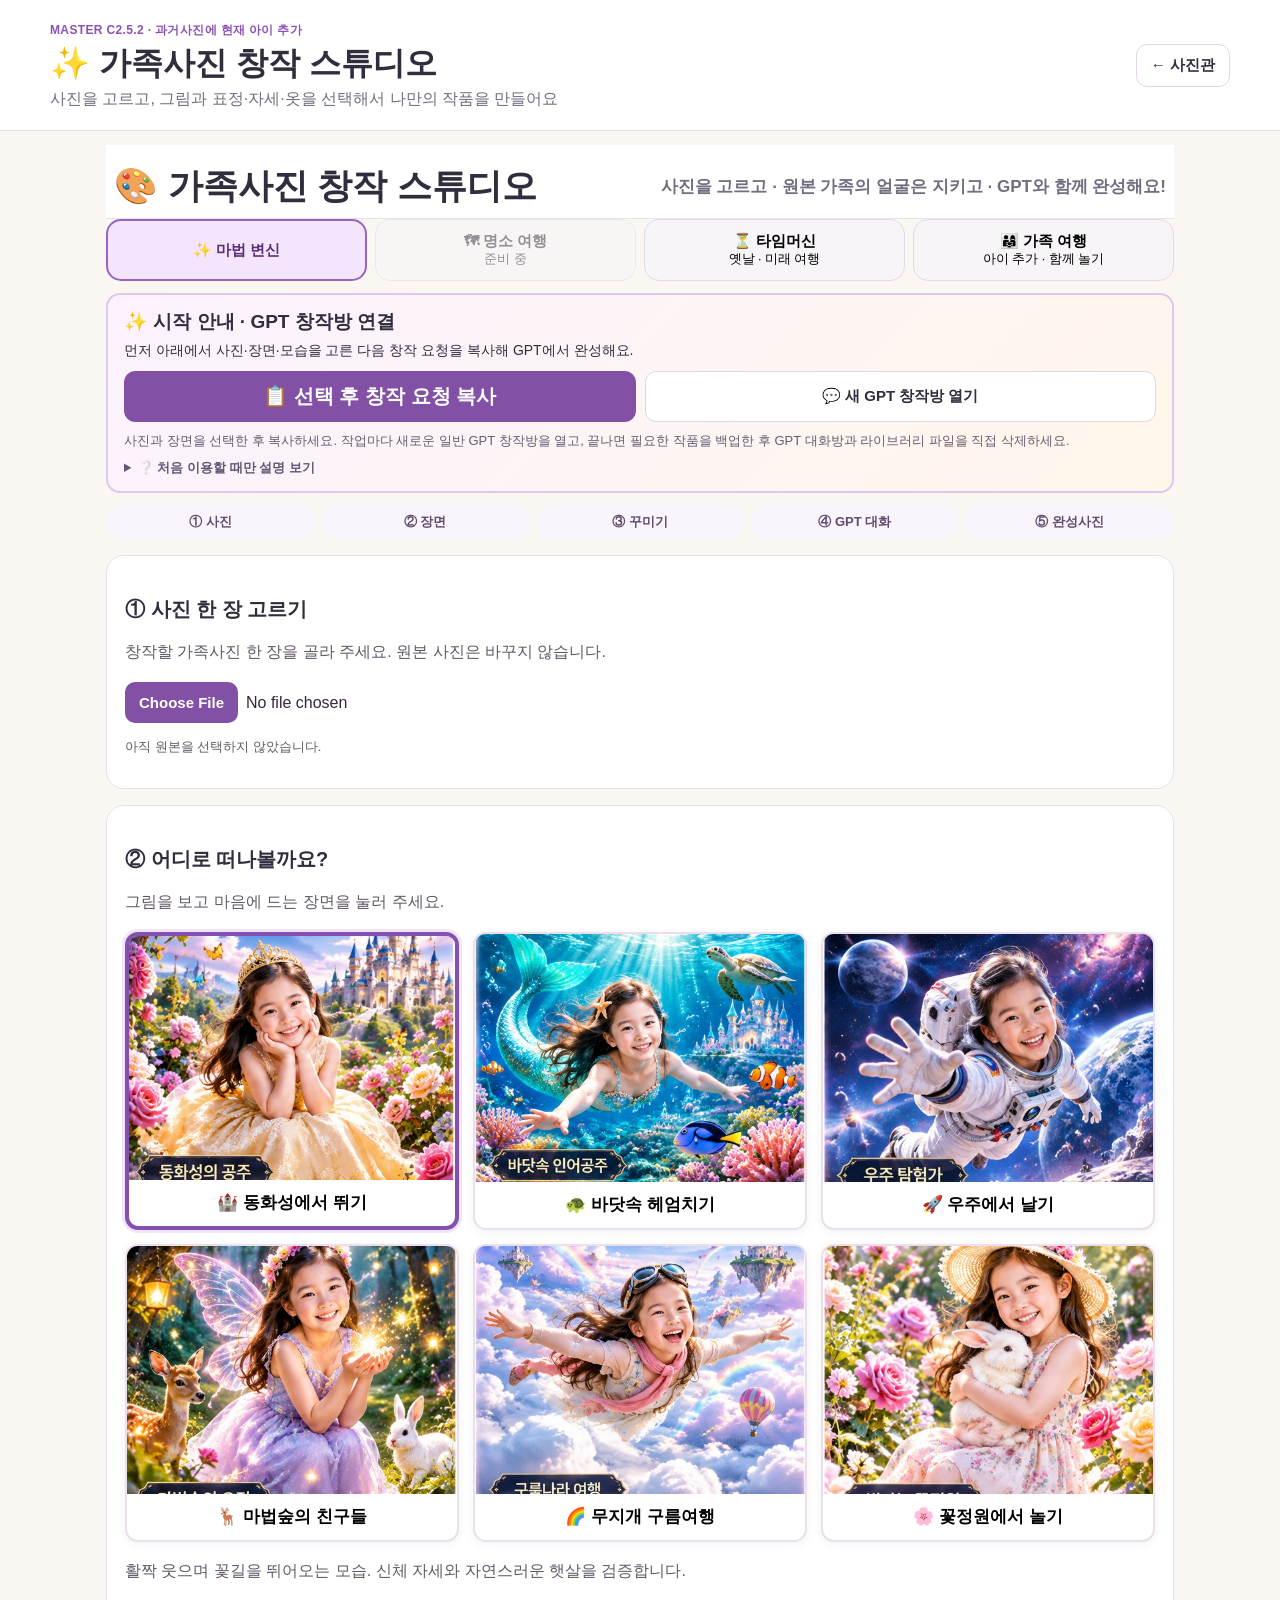
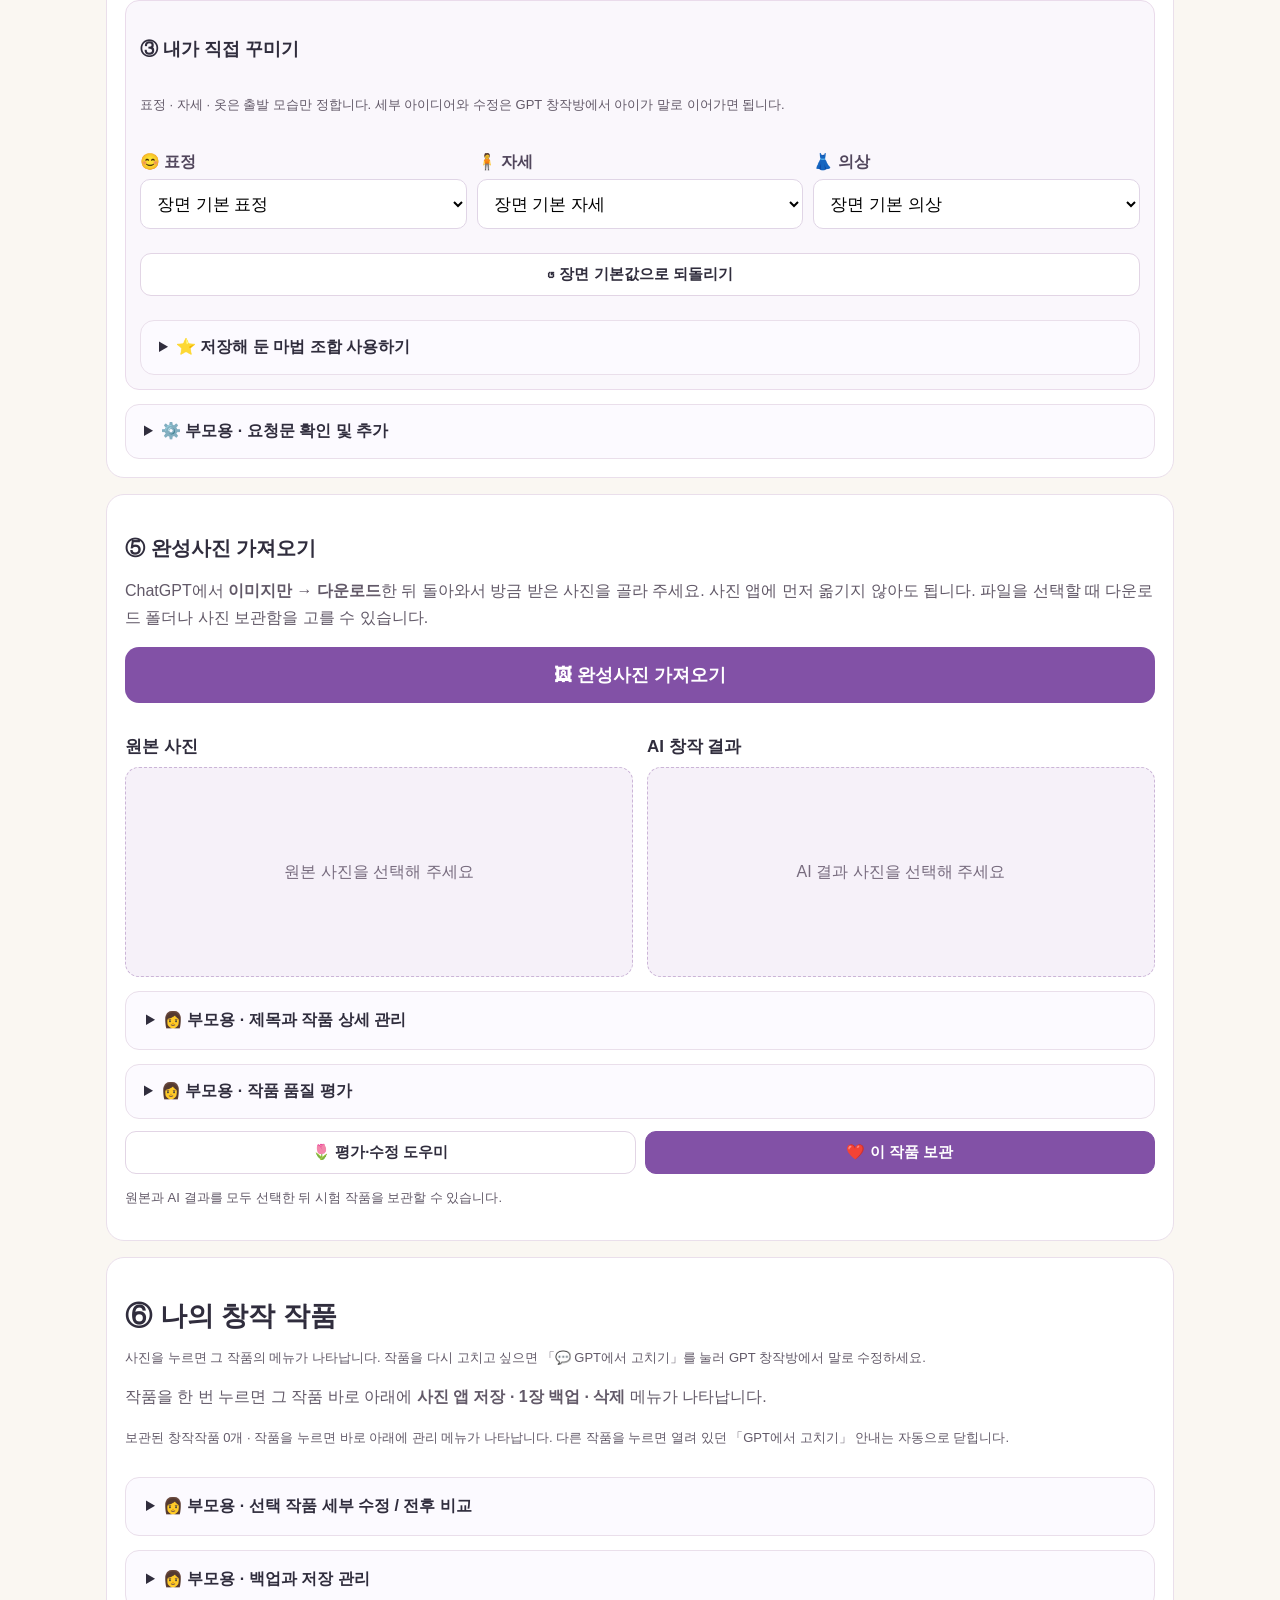
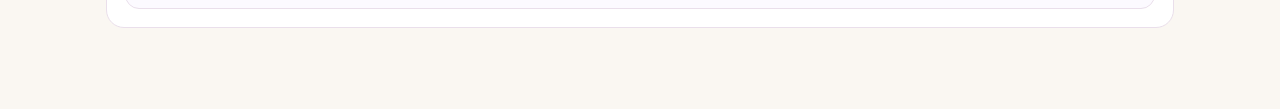
==== commit 7ce43e62: "Add files via upload" ====
--- a/ai-lab.html
+++ b/ai-lab.html
@@ -57,7 +57,7 @@
 .family-choices{display:grid;grid-template-columns:repeat(2,minmax(0,1fr));gap:12px}.family-choices label{display:grid;gap:7px;font-weight:700}
 .family-summary{background:#faf5ff;border:1px solid #dbc7e9;border-radius:14px;padding:12px;line-height:1.7;margin-top:12px;white-space:pre-wrap}
 @media(max-width:680px){.family-choices{grid-template-columns:1fr}}
-</style></head><body><header><div><span class="eyebrow">MASTER C2.5.1 · 과거와 만나기 시험판</span><h1>✨ 가족사진 창작 스튜디오</h1><p>사진을 고르고, 그림과 표정·자세·옷을 선택해서 나만의 작품을 만들어요</p></div><a class="button" href="index.html">← 사진관</a></header>
+</style></head><body><header><div><span class="eyebrow">MASTER C2.5.2 · 과거사진에 현재 아이 추가</span><h1>✨ 가족사진 창작 스튜디오</h1><p>사진을 고르고, 그림과 표정·자세·옷을 선택해서 나만의 작품을 만들어요</p></div><a class="button" href="index.html">← 사진관</a></header>
 <div class="lab"><header class="studio-hero"><h1>🎨 가족사진 창작 스튜디오</h1><p>사진을 고르고 · 원본 가족의 얼굴은 지키고 · GPT와 함께 완성해요!</p></header><div class="studio-modes"><button id="modeMagic" type="button" class="studio-mode on" aria-pressed="true">✨ 마법 변신</button><span>🗺 명소 여행 <small>준비 중</small></span><button id="modeTime" type="button" class="studio-mode" aria-pressed="false">⏳ 타임머신 <small>옛날 · 미래 여행</small></button><button id="modeFamily" type="button" class="studio-mode" aria-pressed="false">👨‍👩‍👧 가족 여행 <small>아이 추가 · 함께 놀기</small></button></div><div class="make-panel compact-gpt">
 <h2 class="choice-heading">✨ 시작 안내 · GPT 창작방 연결</h2>
 <p class="compact-hint">먼저 아래에서 사진·장면·모습을 고른 다음 창작 요청을 복사해 GPT에서 완성해요.</p>
@@ -93,7 +93,7 @@
  <h2 class="kid-step">② 타임머신 창작 방식 선택</h2>
  <div class="family-submodes" role="group" aria-label="타임머신 하위 메뉴">
   <button id="timeTravelMode" type="button" class="family-submode active" aria-pressed="true">🕰️ 과거·미래로 여행하기<small>원본 한 장으로 시대 여행</small></button>
-  <button id="timeMeetMode" type="button" class="family-submode" aria-pressed="false">👧 과거와 만나기<small>지금의 나와 옛날 가족이 함께</small></button>
+  <button id="timeMeetMode" type="button" class="family-submode" aria-pressed="false">👧 과거와 만나기<small>과거 사진에 현재 아이 추가</small></button>
  </div>
  <div id="timeTravelFields">
  <p class="status">①에서 실제 아이 또는 가족사진 한 장을 고른 뒤, 시간여행할 시대를 선택하세요. 원본 얼굴을 최대한 보존합니다.</p>
@@ -134,11 +134,11 @@
  </label>
  </div>
  <div id="timeMeetFields" class="hidden">
-  <p class="status"><b>사진 두 장이 필요합니다.</b> ①에서 현재의 아이 사진을 고르고, 아래에서 과거의 가족사진을 선택해 주세요. GPT에는 두 장을 직접 첨부합니다.</p>
-  <label class="family-picker" for="timePastFile">📷 과거의 가족사진 고르기</label>
-  <input id="timePastFile" type="file" accept="image/*,.heic,.heif" hidden>
-  <div class="family-photo" id="timePastPreview"><span>과거의 가족사진을 골라 주세요</span></div>
-  <p class="status" id="timePastStatus">과거 사진은 이 작업 중에만 미리보기로 사용하며, 작품 저장소나 백업에 별도로 저장하지 않습니다.</p>
+  <p class="status"><b>①에서 과거의 가족사진을 먼저 고르세요.</b> 과거 사진이 작품의 바탕입니다. 과거의 아이·가족·옷·배경·구도는 그대로 두고, 아래에서 고르는 <b>현재의 아이 한 명만 그 사진 속에 추가</b>합니다. GPT에도 과거 사진을 먼저, 현재 아이 사진을 두 번째로 첨부해 주세요.</p>
+  <label class="family-picker" for="timePresentFile">📷 현재의 아이 사진 고르기</label>
+  <input id="timePresentFile" type="file" accept="image/*,.heic,.heif" hidden>
+  <div class="family-photo" id="timePresentPreview"><span>추가할 현재 아이 사진을 골라 주세요</span></div>
+  <p class="status" id="timePresentStatus">현재 아이 참고사진은 이 작업 중에만 사용하며, 작품 저장소나 백업에 별도로 저장하지 않습니다.</p>
   <div class="creative-grid">
    <label>👧 누구를 만날까?
     <select id="timeMeetWho" class="lab-select">
@@ -159,26 +159,26 @@
      <option value="나란히 손잡고 사진 찍기">손잡고 사진 찍기</option>
     </select>
    </label>
-   <label>🏘️ 어디에서 만날까?
+   <label>🏘️ 어디에서 만날까? (과거 원본 그대로)
     <select id="timeMeetPlace" class="lab-select">
-     <option value="두 번째 과거 사진에 보이는 실제 장소와 분위기를 가능한 한 유지">옛 사진 속 그 장소</option>
-     <option value="1980년대 대한민국의 자연스러운 옛 골목">1980년대 골목</option>
-     <option value="옛날 대한민국의 초등학교 교정">옛날 학교</option>
-     <option value="햇살 좋은 자연스러운 옛날 공원">옛날 공원</option>
+     <option value="첫 번째 과거 사진에 보이는 실제 장소와 분위기를 가능한 한 유지">옛 사진 속 그 장소</option>
+     
+     
+     
     </select>
    </label>
    <label>👗 두 사람의 옷
     <select id="timeMeetOutfit" class="lab-select">
-     <option value="두 원본 사진의 의상을 최대한 유지">원본 옷 유지</option>
+     <option value="과거 사진의 모든 기존 가족 의상과 현재 아이의 원본 의상을 그대로 유지">모두 원본 옷 유지</option>
      <option value="현재 아이의 옷만 과거 장소에 어울리게 변경하고 과거 인물 의상은 유지">현재 아이만 시대에 맞추기</option>
-     <option value="얼굴은 그대로 보존하고 두 사람의 의상만 옛 장소에 어울리게 변경">두 사람 모두 시대에 맞추기</option>
+     
     </select>
    </label>
   </div>
   <label style="display:grid;gap:7px;margin-top:12px;font-weight:700">🎤 더 하고 싶은 말
    <textarea id="timeMeetExtra" class="talk-input" rows="2" maxlength="400" placeholder="예: 어린 엄마랑 손을 잡고 학교 운동장을 걷고 싶어요."></textarea>
   </label>
-  <p class="status">과거 사진에 여러 사람이 있다면 <b>만날 사람 한 명을 사진에서 분명하게 지정</b>해 주세요. 사람을 구별하기 어려운 경우에는 임의로 얼굴을 만들어서는 안 됩니다.</p>
+  <p class="status">과거 사진에 여러 사람이 있어도 <b>모두 그대로 둡니다.</b> 누구와 상호작용할지만 지정합니다. 과거 사진 속 기존 사람을 삭제하거나 다른 시대로 이동시키지 않습니다.</p>
  </div>
  <div class="family-summary" id="timeSummary" role="status"></div>
  <p class="status">모든 시간여행은 상상 속 창작사진입니다. 실제 가족의 원본 얼굴을 최대한 보존하고 미화하지 않으며, AI가 만든 새 얼굴을 원본으로 삼지 않습니다.</p>
@@ -251,4 +251,4 @@
 <div class="lab-meta" style="margin-top:12px"><h3 style="margin:0">📚 안전한 분할 백업</h3><div class="creative-grid"><label>한 묶음 작품 수<select id="splitSize" class="lab-select"><option value="3">3장씩</option><option value="5">5장씩</option></select></label><div style="display:flex;align-items:end"><button class="button" id="backupSplit" type="button" style="width:100%">📦 다음 묶음 백업</button></div></div><p id="splitStatus" class="status">첫 묶음부터 시작합니다. 한 번 누를 때 파일 하나만 만들어 iPad의 메모리 부담을 줄입니다.</p></div>
 <div class="lab-meta" style="margin-top:12px"><h3 style="margin:0">💾 저장 상태</h3><p id="storageStatus" class="status">브라우저 저장 상태를 확인 중입니다.</p><div class="lab-actions"><button class="button" id="checkStorage" type="button">저장 상태 다시 확인</button></div></div>
 <p class="status">완성작 장기 보관은 사진 앱을 권장합니다. 전체 백업은 메모리 안전 기준을 넘으면 자동 중단하며, 개별·분할 백업이 더 안전합니다.</p>
-</details></div></div></div><div id="returnHelper" class="return-helper hidden"><button id="returnImport" class="button strong return-import" type="button">🖼 완성사진 가져오기</button><button id="returnClose" class="return-close" type="button" aria-label="가져오기 안내 닫기">×</button></div><script src="ai-lab.js?v=C2_5_1_meet_past"></script></body></html>
+</details></div></div></div><div id="returnHelper" class="return-helper hidden"><button id="returnImport" class="button strong return-import" type="button">🖼 완성사진 가져오기</button><button id="returnClose" class="return-close" type="button" aria-label="가져오기 안내 닫기">×</button></div><script src="ai-lab.js?v=C2_5_2_past_base"></script></body></html>
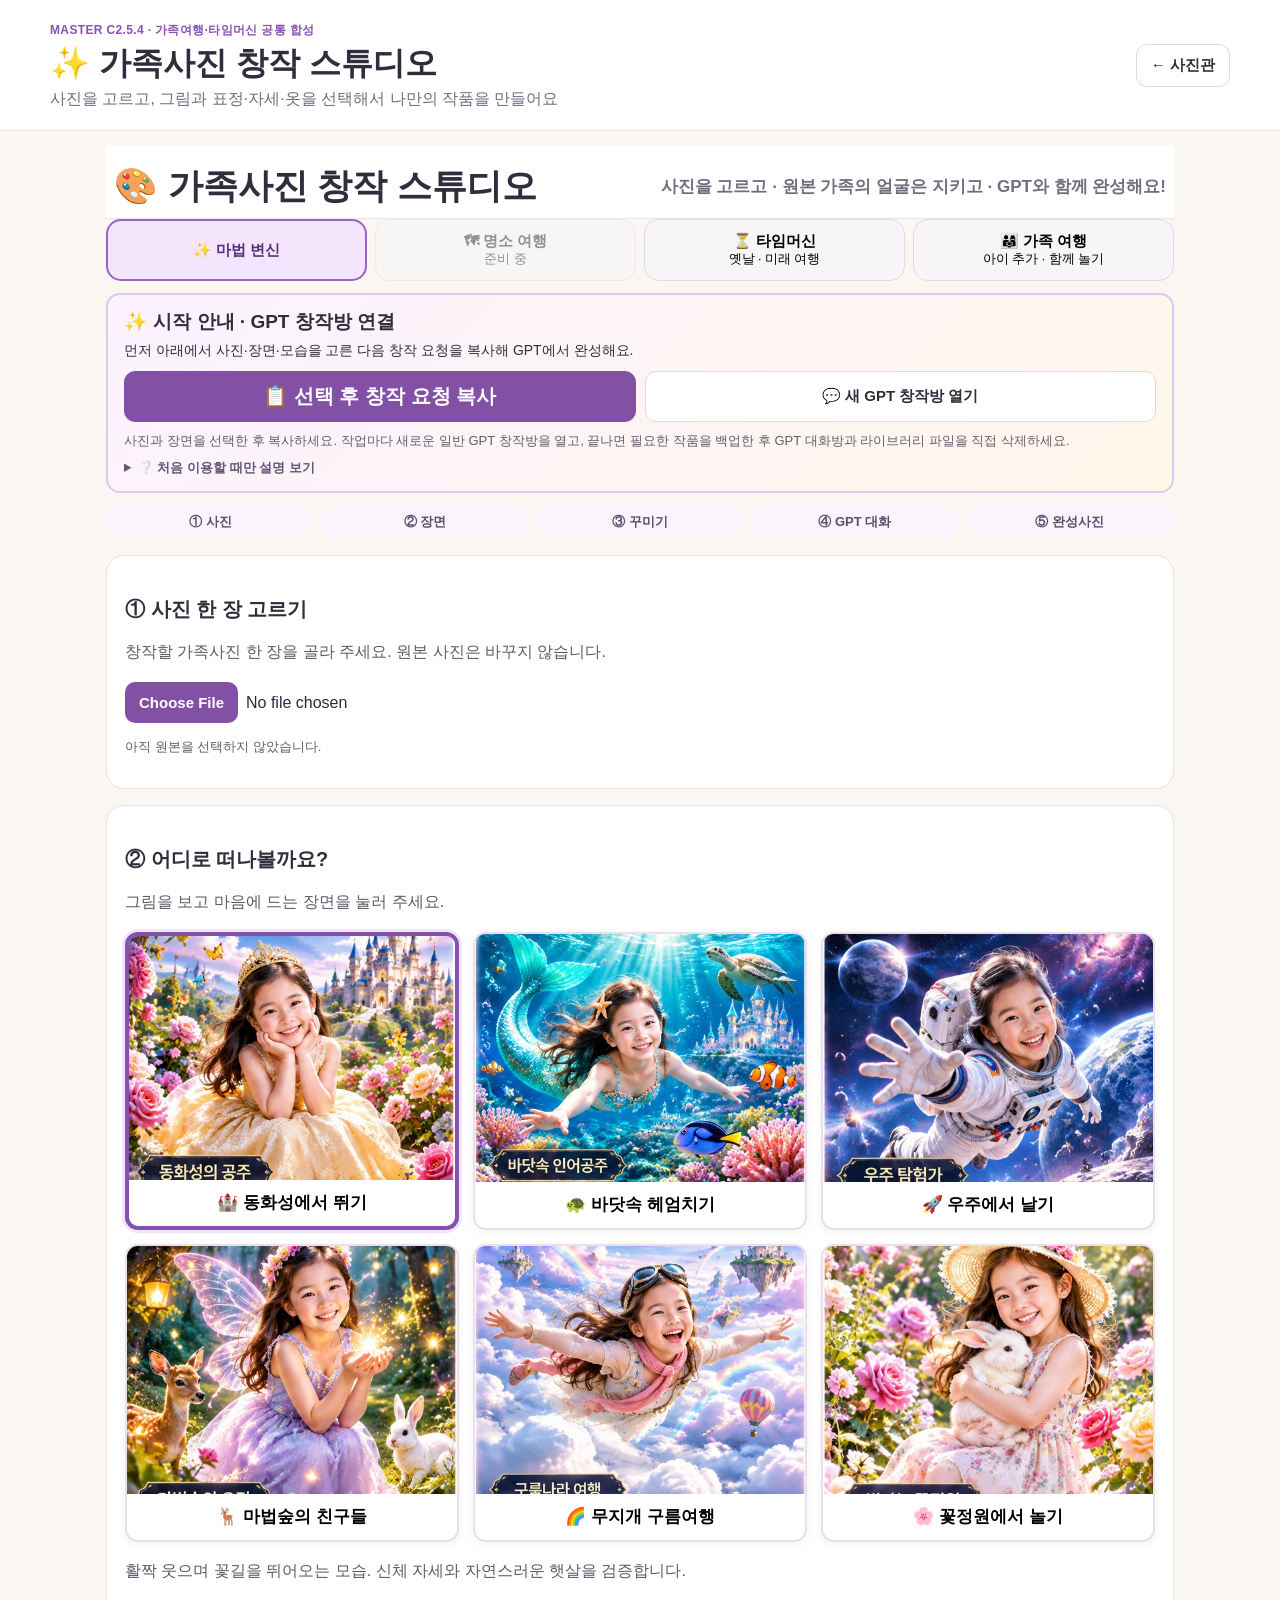
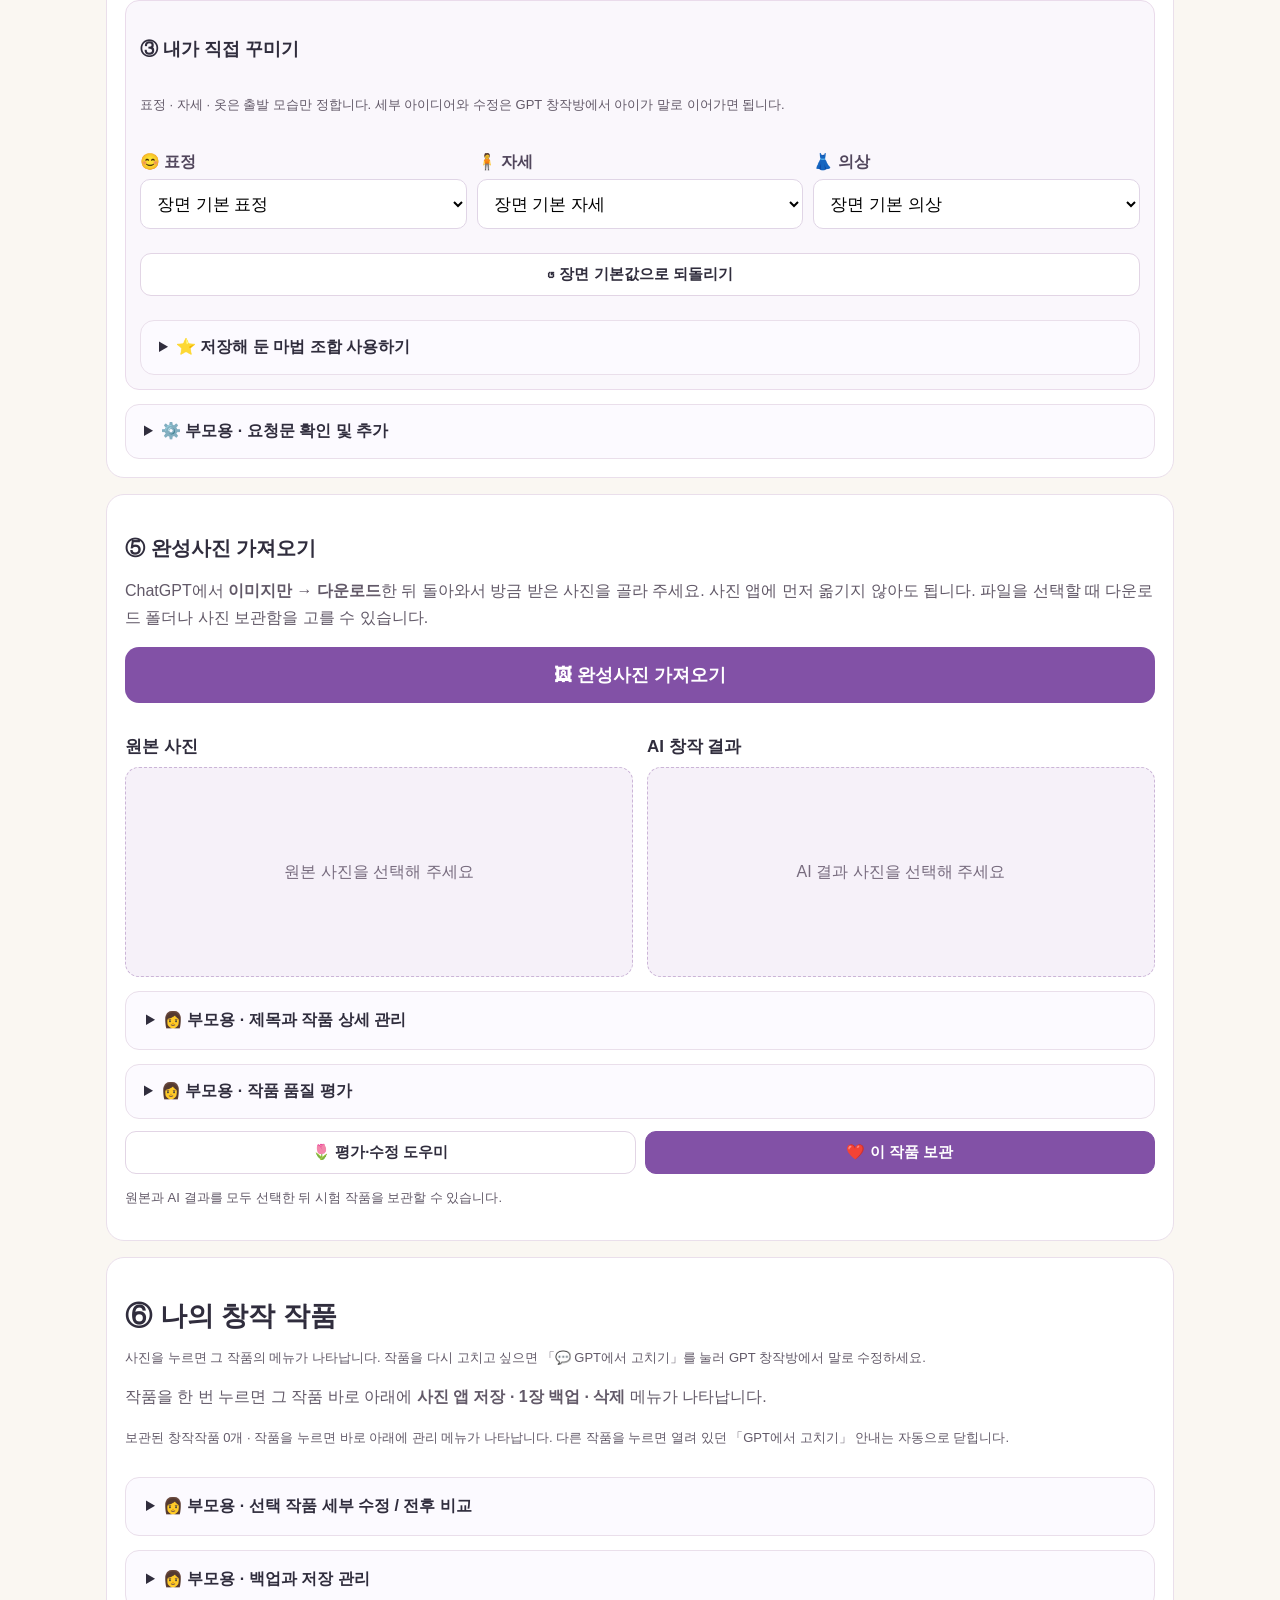
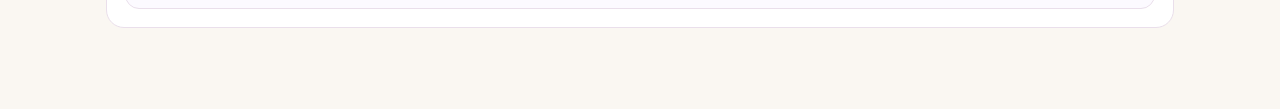
==== commit 259fb298: "Add files via upload" ====
--- a/ai-lab.html
+++ b/ai-lab.html
@@ -57,7 +57,7 @@
 .family-choices{display:grid;grid-template-columns:repeat(2,minmax(0,1fr));gap:12px}.family-choices label{display:grid;gap:7px;font-weight:700}
 .family-summary{background:#faf5ff;border:1px solid #dbc7e9;border-radius:14px;padding:12px;line-height:1.7;margin-top:12px;white-space:pre-wrap}
 @media(max-width:680px){.family-choices{grid-template-columns:1fr}}
-</style></head><body><header><div><span class="eyebrow">MASTER C2.5.2 · 과거사진에 현재 아이 추가</span><h1>✨ 가족사진 창작 스튜디오</h1><p>사진을 고르고, 그림과 표정·자세·옷을 선택해서 나만의 작품을 만들어요</p></div><a class="button" href="index.html">← 사진관</a></header>
+</style></head><body><header><div><span class="eyebrow">MASTER C2.5.4 · 가족여행·타임머신 공통 합성</span><h1>✨ 가족사진 창작 스튜디오</h1><p>사진을 고르고, 그림과 표정·자세·옷을 선택해서 나만의 작품을 만들어요</p></div><a class="button" href="index.html">← 사진관</a></header>
 <div class="lab"><header class="studio-hero"><h1>🎨 가족사진 창작 스튜디오</h1><p>사진을 고르고 · 원본 가족의 얼굴은 지키고 · GPT와 함께 완성해요!</p></header><div class="studio-modes"><button id="modeMagic" type="button" class="studio-mode on" aria-pressed="true">✨ 마법 변신</button><span>🗺 명소 여행 <small>준비 중</small></span><button id="modeTime" type="button" class="studio-mode" aria-pressed="false">⏳ 타임머신 <small>옛날 · 미래 여행</small></button><button id="modeFamily" type="button" class="studio-mode" aria-pressed="false">👨‍👩‍👧 가족 여행 <small>아이 추가 · 함께 놀기</small></button></div><div class="make-panel compact-gpt">
 <h2 class="choice-heading">✨ 시작 안내 · GPT 창작방 연결</h2>
 <p class="compact-hint">먼저 아래에서 사진·장면·모습을 고른 다음 창작 요청을 복사해 GPT에서 완성해요.</p>
@@ -182,6 +182,47 @@
  </div>
  <div class="family-summary" id="timeSummary" role="status"></div>
  <p class="status">모든 시간여행은 상상 속 창작사진입니다. 실제 가족의 원본 얼굴을 최대한 보존하고 미화하지 않으며, AI가 만든 새 얼굴을 원본으로 삼지 않습니다.</p>
+</section>
+<section class="lab-card hidden" id="sharedCompositePanel" aria-label="가족사진 공통 원본 보호 합성">
+ <h2 class="kid-step">🔒 가족사진 원본 보호 · 공통 합성</h2>
+ <p id="sharedCompositeDescription" class="status">기존 가족사진을 바탕으로 현재 아이 한 명을 추가합니다. 가족여행과 타임머신이 같은 기능을 사용합니다.</p>
+ <div class="family-submodes" role="group" aria-label="합성 방식">
+  <button id="sharedGptMode" type="button" class="family-submode active" aria-pressed="true">✨ 일반 사진 두 장으로 GPT 합성<small>추가 배경 제거 필요 없음 · 인물 변형 가능</small></button>
+  <button id="sharedLockedMode" type="button" class="family-submode" aria-pressed="false">🔒 원본 고정 합성<small>기존 인물과 배경을 다시 그리지 않음</small></button>
+ </div>
+ <div id="sharedGptInfo" class="status">기존 방식입니다. 현재 사진 두 장을 GPT에 직접 첨부하고 요청문을 사용합니다. GPT가 사진 전체를 다시 생성할 수 있으므로 기존 인물의 동일성을 보장하지는 못합니다.</div>
+ <div id="sharedLockedEditor" class="hidden">
+  <p class="status"><b>과거 사진이든 현재 가족사진이든, ①에서 선택한 첫 번째 사진을 그대로 사용합니다.</b> 두 번째 사진의 아이만 합성합니다. 두 번째 사진은 가족여행/타임머신 메뉴에서 고릅니다.</p>
+  <div class="family-submodes" role="group" aria-label="아이 배경 준비">
+   <button id="sharedManualMode" type="button" class="family-submode active" aria-pressed="true">✏️ 현재 아이 윤곽 직접 따기<small>일반 사진 두 장으로 가능</small></button>
+   <button id="sharedTransparentMode" type="button" class="family-submode" aria-pressed="false">🧒 투명 배경 사진 사용<small>배경 제거한 PNG/WebP가 있다면</small></button>
+  </div>
+  <div id="sharedManualEditor">
+   <p class="status">아래 현재 아이 사진에서 <b>아이의 윤곽을 따라 점을 여러 개 찍으세요.</b> 마지막에 「윤곽 완성」을 누르면 바깥쪽 배경이 제거됩니다. 자동 배경 제거가 아니라 <b>수동 윤곽 선택</b>입니다. 손·머리카락의 세밀한 가장자리는 거칠 수 있습니다.</p>
+   <canvas id="sharedOutlineCanvas" width="1" height="1" style="width:100%;height:auto;max-height:50vh;touch-action:manipulation;border:1px solid #c6b7d5;border-radius:12px;display:block;background:#ece8f1" aria-label="현재 아이의 윤곽을 따라 터치하여 점을 찍는 작업 화면"></canvas>
+   <div class="lab-actions">
+    <button id="sharedUndoPoint" type="button" class="button">↩ 마지막 점 취소</button>
+    <button id="sharedResetOutline" type="button" class="button">↺ 윤곽 다시 그리기</button>
+    <button id="sharedFinishOutline" type="button" class="button strong">✅ 윤곽 완성 · 합성에 사용</button>
+   </div>
+   <p id="sharedOutlineStatus" class="status" role="status">현재 아이 사진을 고르면 윤곽 작업이 가능합니다.</p>
+  </div>
+  <div id="sharedTransparentEditor" class="hidden">
+   <label for="sharedCutoutFile" class="family-picker">📷 아이만 남긴 투명 PNG/WebP 고르기</label>
+   <input type="file" id="sharedCutoutFile" accept="image/png,image/webp" hidden>
+   <p class="status">투명하지 않은 사진은 받지 않습니다. 일반 사진은 왼쪽의 「윤곽 직접 따기」를 사용하세요.</p>
+  </div>
+  <p id="sharedCompositeStatus" class="status" role="status">기본 사진과 추가할 아이를 선택해 주세요.</p>
+  <canvas id="sharedCompositeCanvas" width="1" height="1" style="width:100%;height:auto;max-height:65vh;touch-action:none;border-radius:12px;display:block;background:#ede8f1" aria-label="원본 가족사진을 보존하며 새 아이를 배치하는 합성 미리보기"></canvas>
+  <p class="status">캔버스에서 아이를 끌어서 위치를 바꾸고 슬라이더로 크기를 조절하세요. 기존 가족사진의 다른 부분은 편집하지 않습니다.</p>
+  <label>현재 아이 크기 <input id="sharedChildSize" type="range" min="6" max="80" value="28" step="1" style="width:100%"></label>
+  <div class="lab-actions">
+   <button id="sharedResetPlacement" type="button" class="button">↺ 아이 위치 초기화</button>
+   <button id="sharedImportResult" type="button" class="button strong">✅ 합성사진을 ⑤ 완성사진에 넣기</button>
+   <button id="sharedExport" type="button" class="button">🖼 PNG 별도 저장</button>
+  </div>
+  <p class="status">원본 가족사진과 기존 보관 작품은 변경하지 않습니다. 합성 결과를 ⑤로 보내면 별도 작품으로 보관할 수 있습니다. 이 화면은 네트워크로 사진을 자동 전송하지 않습니다.</p>
+ </div>
 </section>
 <div class="lab-card" id="magicScenePanel"><h2 class="kid-step">② 어디로 떠나볼까요?</h2><p>그림을 보고 마음에 드는 장면을 눌러 주세요.</p><div class="scene-buttons" id="scenes"></div><p id="sceneDesc" class="secondary"></p><div class="lab-meta" style="margin:14px 0" id="creativeControls"><h2 class="choice-heading">③ 내가 직접 꾸미기</h2><p class="status">표정 · 자세 · 옷은 출발 모습만 정합니다. 세부 아이디어와 수정은 GPT 창작방에서 아이가 말로 이어가면 됩니다.</p><div class="creative-grid"><label>😊 표정<select id="expressionChoice" class="lab-select"><option value="">장면 기본 표정</option><option value="환하게 웃는 표정">환하게 웃기</option><option value="수줍고 부드러운 미소">수줍게 웃기</option><option value="눈을 반짝이며 놀라는 표정">신기해하기</option><option value="호기심 가득한 표정">호기심 표현</option><option value="차분하고 자연스러운 미소">차분하게 미소</option></select></label><label>🧍 자세<select id="poseChoice" class="lab-select"><option value="">장면 기본 자세</option><option value="편안히 앉아 양손이 자연스럽게 보이는 자세">앉기</option><option value="똑바로 서서 양팔을 자연스럽게 내린 자세">서 있기</option><option value="두 팔을 자연스럽게 움직이며 달리는 자세">달리기</option><option value="한 손으로 인사하고 다른 손은 자연스럽게 내린 자세">손 흔들기</option><option value="꽃을 한 손에 들고 다른 손은 무릎에 둔 자세">꽃 들기</option></select></label><label>👗 의상<select id="clothesChoice" class="lab-select"><option value="">장면 기본 의상</option><option value="원본 사진의 옷을 최대한 유지">원본 의상 유지</option><option value="자연스러운 꽃무늬 원피스">꽃무늬 원피스</option><option value="동화풍 파스텔 의상">동화풍 의상</option><option value="편안한 여행복">여행복</option><option value="얼굴이 드러나는 사실적인 우주복">우주복</option></select></label></div><button id="resetChoices" type="button" class="button">↺ 장면 기본값으로 되돌리기</button><details class="advanced"><summary>⭐ 저장해 둔 마법 조합 사용하기</summary><div class="lab-meta" style="margin-top:8px;background:#fff"><h3 style="margin:0">나만의 마법 조합</h3><p class="status">선택한 장면·표정·자세·의상을 이름 붙여 저장하고 다시 불러올 수 있습니다. 기존 작품 사진은 바뀌지 않습니다.</p><label>조합 이름<input id="presetName" class="lab-select" maxlength="40" placeholder="예: 꽃밭의 공주님"></label><label>저장한 조합<select id="presetList" class="lab-select"><option value="">저장한 조합 선택</option></select></label><div class="lab-actions"><button id="savePreset" type="button" class="button strong">⭐ 새 조합 저장</button><button id="loadPreset" type="button" class="button">↩ 조합 불러오기</button><button id="deletePreset" type="button" class="button">조합 삭제</button></div><p id="presetStatus" class="status" role="status">저장한 조합이 아직 없습니다.</p></div></details></div><section class="talk-studio hidden" id="talkStudio" aria-hidden="true"><h2>🎤 ④ 이야기하며 꾸미기</h2><p class="talk-lead">하고 싶은 말을 자유롭게 해보세요. 말이 길어도 앱이 보기 좋게 정리해요.</p><div class="talk-controls"><button type="button" class="talk-big" id="talkStart">🎤 말하기</button><button type="button" class="talk-other" id="talkSpeak">🔊 앱 이야기 듣기</button></div><p id="talkStatus" class="status" role="status">말하기가 지원되지 않으면 아래 칸을 누르고 iPad 키보드의 🎤 받아쓰기를 사용하세요.</p><label class="talk-input-label" for="talkInput">내가 하고 싶은 말</label><textarea id="talkInput" class="talk-input" rows="2" placeholder="예: 두 갈래 머리에 공주옷을 입고 토끼랑 뛰고 싶어!"></textarea><div class="talk-controls"><button type="button" class="button strong" id="talkArrange">✨ 내 말 정리하기</button><button type="button" class="button" id="talkReset">↺ 이야기 다시 시작</button></div><div id="talkSummary" class="talk-summary" aria-live="polite"><b>나의 창작 이야기</b><p>말하거나 입력한 뒤 「내 말 정리하기」를 눌러 주세요.</p></div><div id="talkQuestion" class="talk-question hidden" aria-live="polite"></div><div class="talk-controls"><button type="button" class="button strong hidden" id="talkApprove">👍 이대로 만들기</button><button type="button" class="button hidden" id="talkRemoveLast">↩ 마지막 요청 취소</button></div><p class="status">이 기능은 기기 안에서 미리 정한 표현들을 정리합니다. 어려운 표현은 직접 확인해야 하며, GPT가 자동으로 답을 주는 기능은 아닙니다.</p></section><details class="advanced"><summary>⚙️ 부모용 · 요청문 확인 및 추가</summary><h3>앱이 만든 기본 요청문</h3><p class="status">아이의 장면·표정·자세·의상 조건입니다. 이 내용은 실수로 지워지지 않도록 보호됩니다.</p><textarea class="prompt" id="prompt" readonly aria-label="앱이 만든 기본 요청문"></textarea><label style="display:grid;gap:7px;font-weight:800;margin-top:12px">➕ 부모 추가 요청<textarea id="parentExtra" class="talk-input" rows="3" maxlength="1200" placeholder="예: 얼굴은 원본과 최대한 비슷하게 유지하고, 배경은 조금 덜 복잡하게 해주세요."></textarea></label><p class="status">필요한 내용만 추가하세요. 기본 요청문과 아이가 말한 내용 뒤에 자동으로 합쳐집니다.</p><h3>GPT에 보낼 최종 요청문</h3><textarea class="prompt" id="finalPrompt" readonly aria-label="GPT에 보낼 최종 요청문"></textarea><div class="lab-actions"><button class="button strong" id="copyPrompt">📋 최종 요청문 복사</button><button class="button" id="openChatParent" type="button">💬 GPT 창작방 열기 · 처음 1회</button></div><p class="warning">이 웹앱 자체는 사진을 자동 전송하지 않습니다. ChatGPT에서 사진을 첨부하는 순간 외부 AI 서비스에서 처리될 수 있으므로 보호자의 판단 아래 이용해 주세요.</p></details></div>
 <div class="lab-card"><h2 class="kid-step">⑤ 완성사진 가져오기</h2><p>ChatGPT에서 <b>이미지만 → 다운로드</b>한 뒤 돌아와서 방금 받은 사진을 골라 주세요. 사진 앱에 먼저 옮기지 않아도 됩니다. 파일을 선택할 때 다운로드 폴더나 사진 보관함을 고를 수 있습니다.</p><label for="resultFile" class="button strong result-pick" style="display:block;text-align:center;box-sizing:border-box">🖼 완성사진 가져오기</label><input id="resultFile" type="file" accept="image/*,.heic,.heif" hidden><div class="lab-grid" style="margin-top:12px"><div><h3>원본 사진</h3><div class="photo-box" id="originalView"><span>원본 사진을 선택해 주세요</span></div></div><div><h3>AI 창작 결과</h3><div class="photo-box" id="resultView"><span>AI 결과 사진을 선택해 주세요</span></div></div></div><section id="reviewPanel" class="review-panel" hidden aria-label="아이 작품 평가와 수정 도우미">
@@ -251,4 +292,4 @@
 <div class="lab-meta" style="margin-top:12px"><h3 style="margin:0">📚 안전한 분할 백업</h3><div class="creative-grid"><label>한 묶음 작품 수<select id="splitSize" class="lab-select"><option value="3">3장씩</option><option value="5">5장씩</option></select></label><div style="display:flex;align-items:end"><button class="button" id="backupSplit" type="button" style="width:100%">📦 다음 묶음 백업</button></div></div><p id="splitStatus" class="status">첫 묶음부터 시작합니다. 한 번 누를 때 파일 하나만 만들어 iPad의 메모리 부담을 줄입니다.</p></div>
 <div class="lab-meta" style="margin-top:12px"><h3 style="margin:0">💾 저장 상태</h3><p id="storageStatus" class="status">브라우저 저장 상태를 확인 중입니다.</p><div class="lab-actions"><button class="button" id="checkStorage" type="button">저장 상태 다시 확인</button></div></div>
 <p class="status">완성작 장기 보관은 사진 앱을 권장합니다. 전체 백업은 메모리 안전 기준을 넘으면 자동 중단하며, 개별·분할 백업이 더 안전합니다.</p>
-</details></div></div></div><div id="returnHelper" class="return-helper hidden"><button id="returnImport" class="button strong return-import" type="button">🖼 완성사진 가져오기</button><button id="returnClose" class="return-close" type="button" aria-label="가져오기 안내 닫기">×</button></div><script src="ai-lab.js?v=C2_5_2_past_base"></script></body></html>
+</details></div></div></div><div id="returnHelper" class="return-helper hidden"><button id="returnImport" class="button strong return-import" type="button">🖼 완성사진 가져오기</button><button id="returnClose" class="return-close" type="button" aria-label="가져오기 안내 닫기">×</button></div><script src="ai-lab.js?v=C2_5_4_shared_composite"></script></body></html>
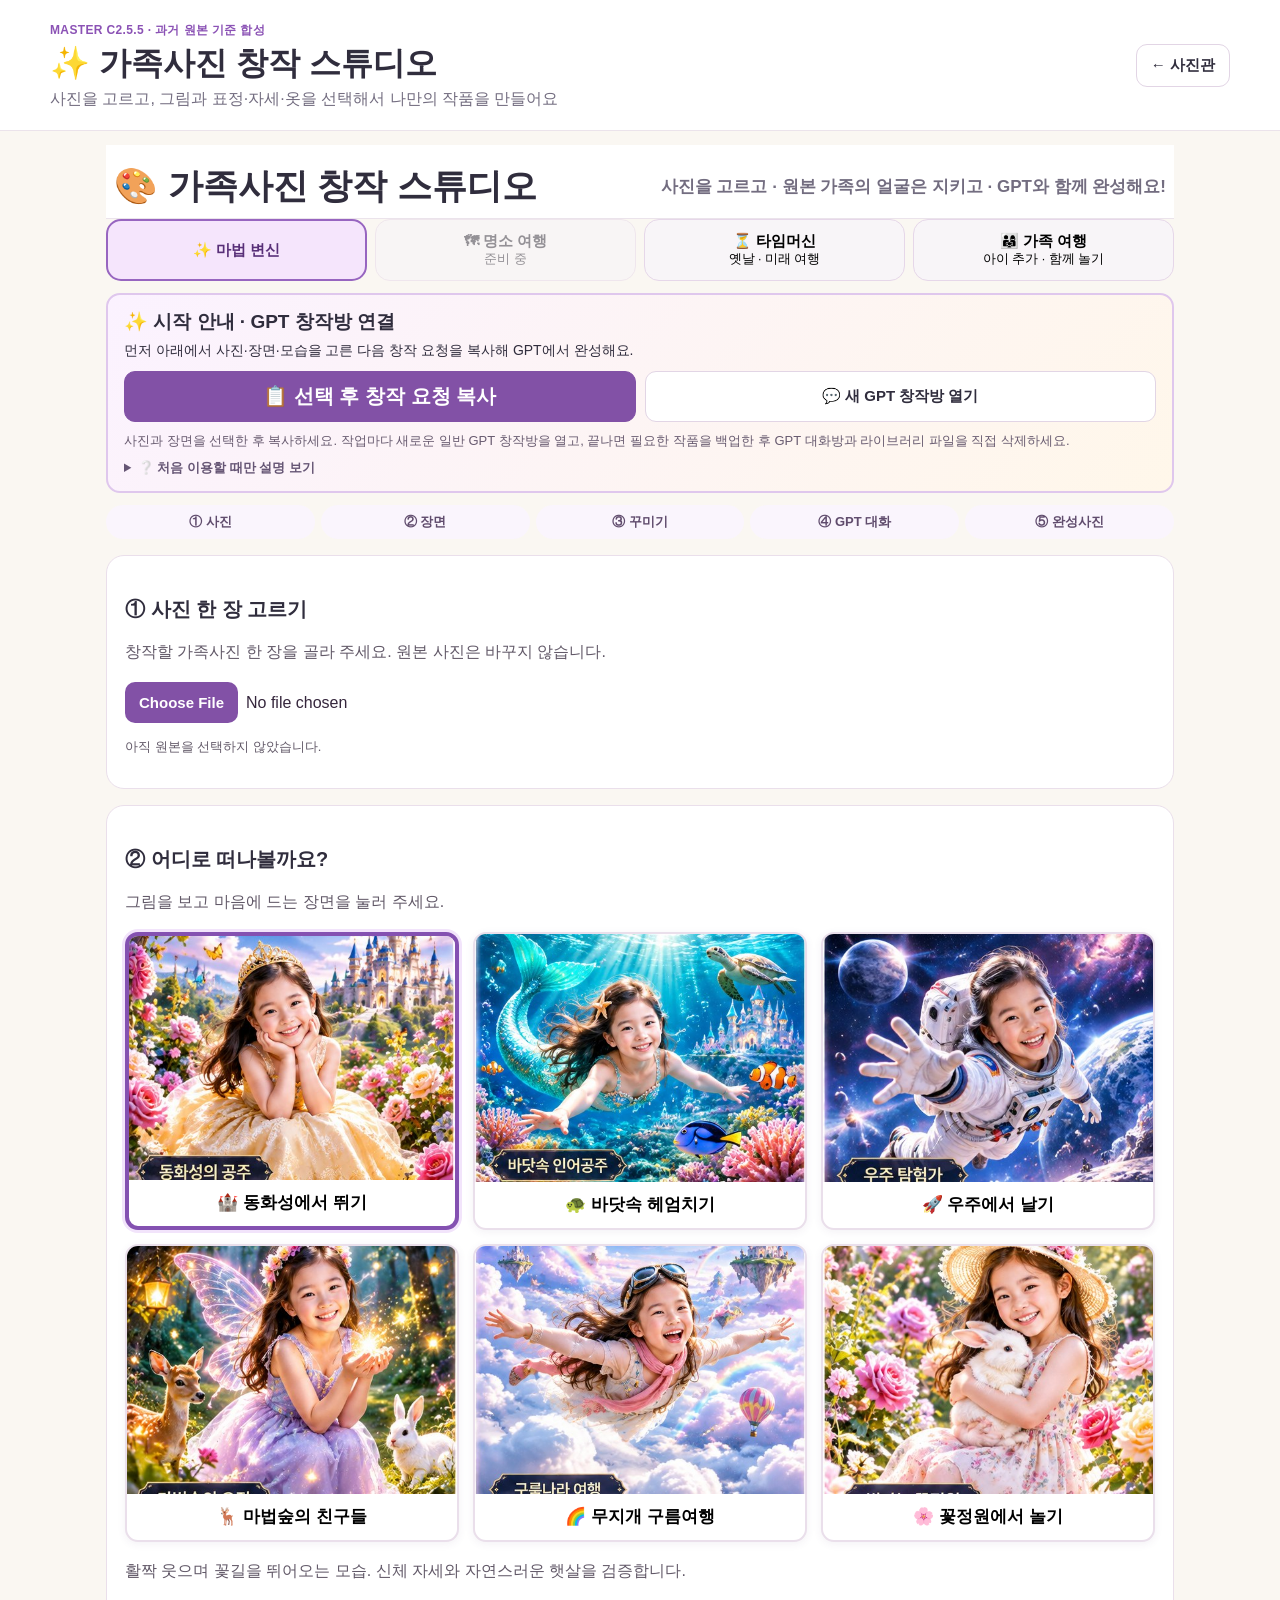
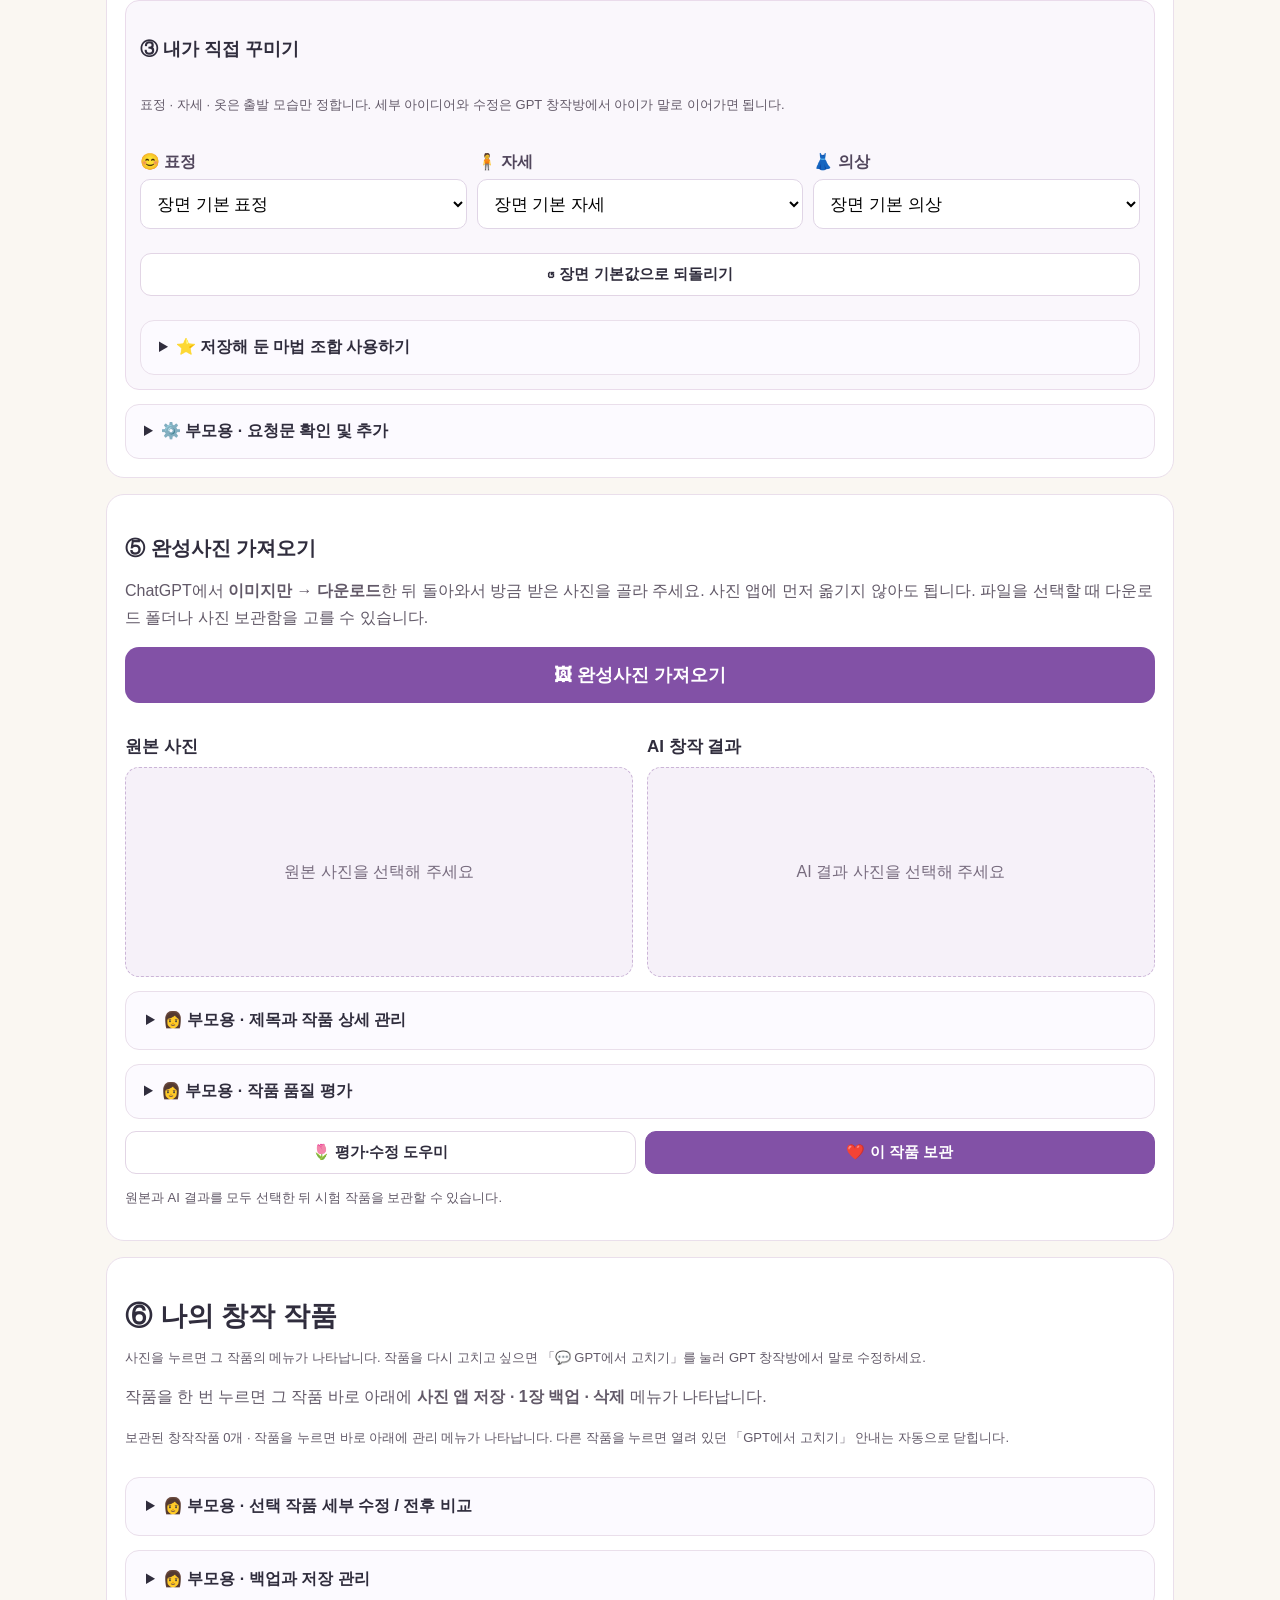
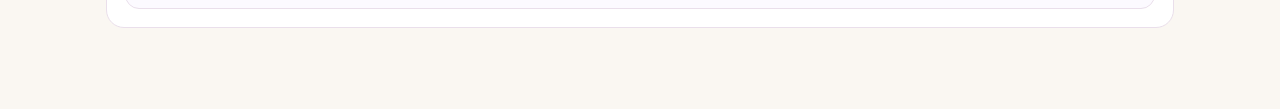
==== commit 9206d164: "Add files via upload" ====
--- a/ai-lab.html
+++ b/ai-lab.html
@@ -57,7 +57,7 @@
 .family-choices{display:grid;grid-template-columns:repeat(2,minmax(0,1fr));gap:12px}.family-choices label{display:grid;gap:7px;font-weight:700}
 .family-summary{background:#faf5ff;border:1px solid #dbc7e9;border-radius:14px;padding:12px;line-height:1.7;margin-top:12px;white-space:pre-wrap}
 @media(max-width:680px){.family-choices{grid-template-columns:1fr}}
-</style></head><body><header><div><span class="eyebrow">MASTER C2.5.4 · 가족여행·타임머신 공통 합성</span><h1>✨ 가족사진 창작 스튜디오</h1><p>사진을 고르고, 그림과 표정·자세·옷을 선택해서 나만의 작품을 만들어요</p></div><a class="button" href="index.html">← 사진관</a></header>
+</style></head><body><header><div><span class="eyebrow">MASTER C2.5.5 · 과거 원본 기준 합성</span><h1>✨ 가족사진 창작 스튜디오</h1><p>사진을 고르고, 그림과 표정·자세·옷을 선택해서 나만의 작품을 만들어요</p></div><a class="button" href="index.html">← 사진관</a></header>
 <div class="lab"><header class="studio-hero"><h1>🎨 가족사진 창작 스튜디오</h1><p>사진을 고르고 · 원본 가족의 얼굴은 지키고 · GPT와 함께 완성해요!</p></header><div class="studio-modes"><button id="modeMagic" type="button" class="studio-mode on" aria-pressed="true">✨ 마법 변신</button><span>🗺 명소 여행 <small>준비 중</small></span><button id="modeTime" type="button" class="studio-mode" aria-pressed="false">⏳ 타임머신 <small>옛날 · 미래 여행</small></button><button id="modeFamily" type="button" class="studio-mode" aria-pressed="false">👨‍👩‍👧 가족 여행 <small>아이 추가 · 함께 놀기</small></button></div><div class="make-panel compact-gpt">
 <h2 class="choice-heading">✨ 시작 안내 · GPT 창작방 연결</h2>
 <p class="compact-hint">먼저 아래에서 사진·장면·모습을 고른 다음 창작 요청을 복사해 GPT에서 완성해요.</p>
@@ -134,8 +134,14 @@
  </label>
  </div>
  <div id="timeMeetFields" class="hidden">
-  <p class="status"><b>①에서 과거의 가족사진을 먼저 고르세요.</b> 과거 사진이 작품의 바탕입니다. 과거의 아이·가족·옷·배경·구도는 그대로 두고, 아래에서 고르는 <b>현재의 아이 한 명만 그 사진 속에 추가</b>합니다. GPT에도 과거 사진을 먼저, 현재 아이 사진을 두 번째로 첨부해 주세요.</p>
-  <label class="family-picker" for="timePresentFile">📷 현재의 아이 사진 고르기</label>
+  <div style="background:#f1edf9;border:2px solid #7652a0;border-radius:16px;padding:14px;margin:12px 0">
+   <p style="margin:0 0 7px"><b>🔒 기준 사진 = ① 과거 가족사진</b></p>
+   <p style="margin:0 0 7px">과거 아이·기존 가족·배경·옷·자세·구도를 그대로 둡니다. <b>이 사진이 완성사진의 바탕입니다.</b></p>
+   <p style="margin:0"><b>➕ 추가할 사람 = ② 현재 아이 한 명</b></p>
+   <p style="margin:7px 0 0">현재 아이의 사진 배경은 사용하지 않습니다. 현재 아이만 과거 사진의 빈 공간에 자연스럽게 넣습니다.</p>
+  </div>
+  <p class="status"><b>GPT 사진 첨부 순서도 동일하게:</b> 과거 사진 먼저 → 현재 아이 사진 나중. 이미지를 올릴 때 다른 작품이나 이전 생성 이미지를 섞지 마세요.</p>
+  <label class="family-picker" for="timePresentFile">📷 ② 추가할 현재 아이 사진 고르기</label>
   <input id="timePresentFile" type="file" accept="image/*,.heic,.heif" hidden>
   <div class="family-photo" id="timePresentPreview"><span>추가할 현재 아이 사진을 골라 주세요</span></div>
   <p class="status" id="timePresentStatus">현재 아이 참고사진은 이 작업 중에만 사용하며, 작품 저장소나 백업에 별도로 저장하지 않습니다.</p>
@@ -150,13 +156,22 @@
      <option value="과거 사진 속 가족 한 사람">과거 사진 속 가족 한 사람</option>
     </select>
    </label>
-   <label>🤝 무엇을 할까?
+   <label>🤝 어떻게 만날까?
     <select id="timeMeetAction" class="lab-select">
+     <option value="아이만 추가하고 원래 사람들의 동작과 표정은 바꾸지 않기">➕ 현재 아이만 추가 (권장)</option>
      <option value="나란히 서서 미소 짓기">나란히 서기</option>
      <option value="서로 바라보며 웃기">서로 보고 웃기</option>
      <option value="손잡고 걷기">손잡고 걷기</option>
      <option value="함께 앉아 이야기하기">함께 앉기</option>
      <option value="나란히 손잡고 사진 찍기">손잡고 사진 찍기</option>
+    </select>
+   </label>
+   <label>📍 현재 아이가 들어갈 자리
+    <select id="timeInsertPosition" class="lab-select">
+     <option value="기존 사람들을 가리지 않는 자연스러운 빈 공간">사진 속 자연스러운 빈 공간</option>
+     <option value="과거 아이의 옆 빈 공간">과거 아이 옆</option>
+     <option value="기존 가족의 옆 빈 공간">기존 가족 옆</option>
+     <option value="사진 앞쪽의 빈 공간">사진 앞쪽</option>
     </select>
    </label>
    <label>🏘️ 어디에서 만날까? (과거 원본 그대로)
@@ -178,7 +193,7 @@
   <label style="display:grid;gap:7px;margin-top:12px;font-weight:700">🎤 더 하고 싶은 말
    <textarea id="timeMeetExtra" class="talk-input" rows="2" maxlength="400" placeholder="예: 어린 엄마랑 손을 잡고 학교 운동장을 걷고 싶어요."></textarea>
   </label>
-  <p class="status">과거 사진에 여러 사람이 있어도 <b>모두 그대로 둡니다.</b> 누구와 상호작용할지만 지정합니다. 과거 사진 속 기존 사람을 삭제하거나 다른 시대로 이동시키지 않습니다.</p>
+  <p class="status"><b>가장 안전한 첫 시험:</b> 「현재 아이만 추가」를 선택합니다. 과거 사진 속 사람·배경의 변화 없이 현재 아이가 들어가는 것을 먼저 확인한 뒤 손잡기 등을 시험합니다.</p>
  </div>
  <div class="family-summary" id="timeSummary" role="status"></div>
  <p class="status">모든 시간여행은 상상 속 창작사진입니다. 실제 가족의 원본 얼굴을 최대한 보존하고 미화하지 않으며, AI가 만든 새 얼굴을 원본으로 삼지 않습니다.</p>
@@ -292,4 +307,4 @@
 <div class="lab-meta" style="margin-top:12px"><h3 style="margin:0">📚 안전한 분할 백업</h3><div class="creative-grid"><label>한 묶음 작품 수<select id="splitSize" class="lab-select"><option value="3">3장씩</option><option value="5">5장씩</option></select></label><div style="display:flex;align-items:end"><button class="button" id="backupSplit" type="button" style="width:100%">📦 다음 묶음 백업</button></div></div><p id="splitStatus" class="status">첫 묶음부터 시작합니다. 한 번 누를 때 파일 하나만 만들어 iPad의 메모리 부담을 줄입니다.</p></div>
 <div class="lab-meta" style="margin-top:12px"><h3 style="margin:0">💾 저장 상태</h3><p id="storageStatus" class="status">브라우저 저장 상태를 확인 중입니다.</p><div class="lab-actions"><button class="button" id="checkStorage" type="button">저장 상태 다시 확인</button></div></div>
 <p class="status">완성작 장기 보관은 사진 앱을 권장합니다. 전체 백업은 메모리 안전 기준을 넘으면 자동 중단하며, 개별·분할 백업이 더 안전합니다.</p>
-</details></div></div></div><div id="returnHelper" class="return-helper hidden"><button id="returnImport" class="button strong return-import" type="button">🖼 완성사진 가져오기</button><button id="returnClose" class="return-close" type="button" aria-label="가져오기 안내 닫기">×</button></div><script src="ai-lab.js?v=C2_5_4_shared_composite"></script></body></html>
+</details></div></div></div><div id="returnHelper" class="return-helper hidden"><button id="returnImport" class="button strong return-import" type="button">🖼 완성사진 가져오기</button><button id="returnClose" class="return-close" type="button" aria-label="가져오기 안내 닫기">×</button></div><script src="ai-lab.js?v=C2_5_5_master_past_composite"></script></body></html>
